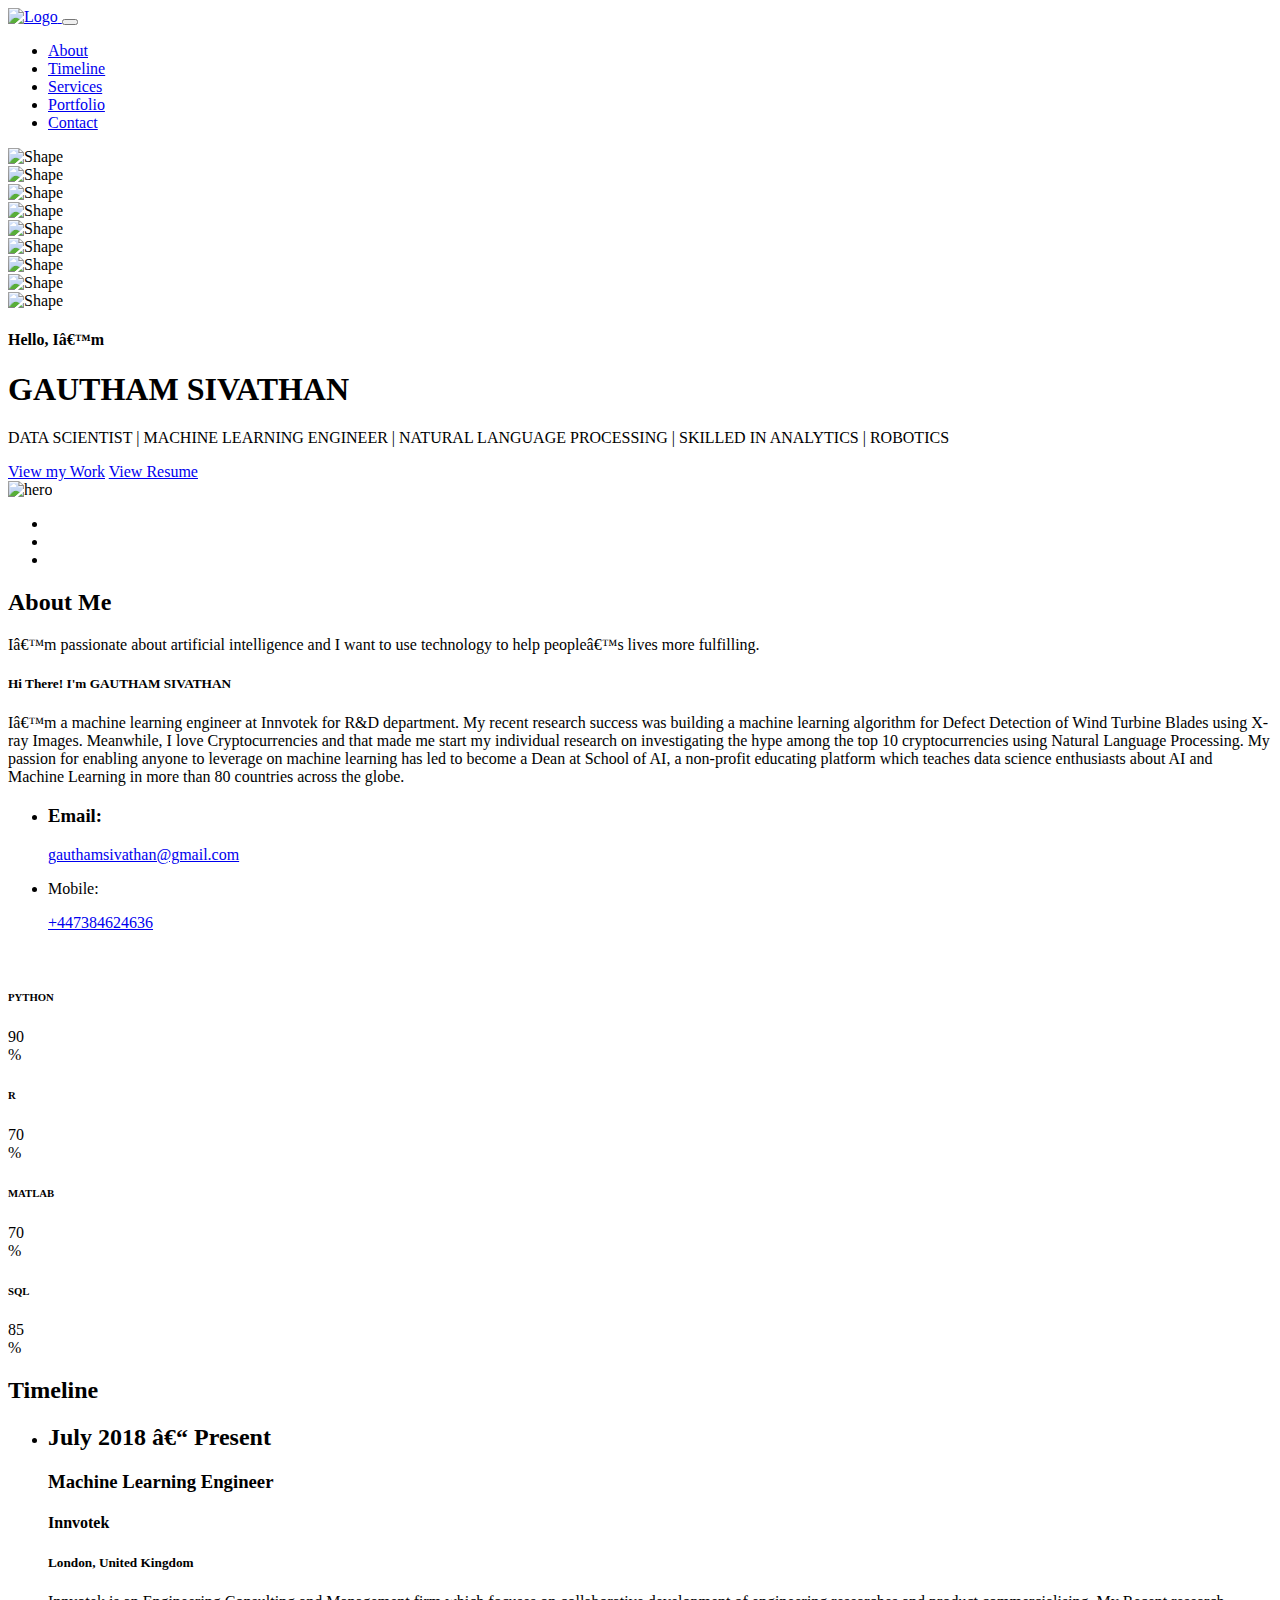
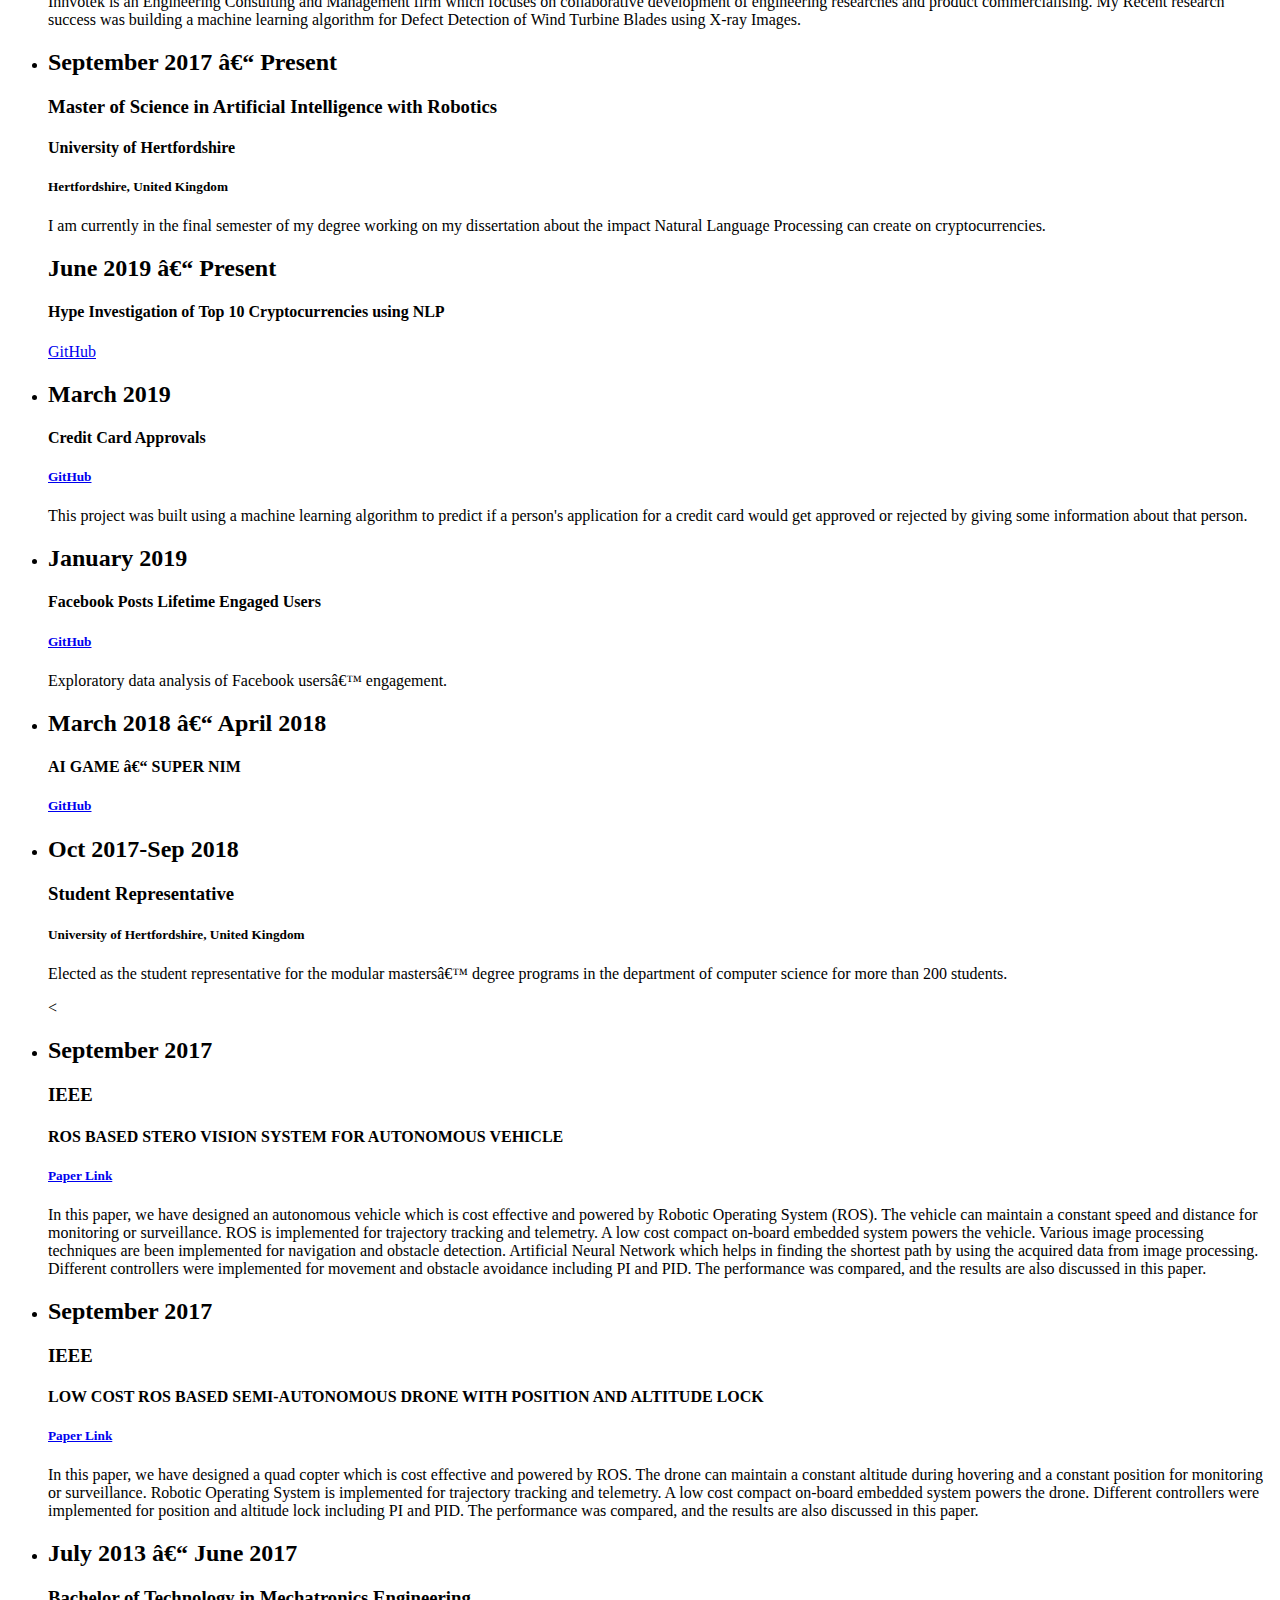
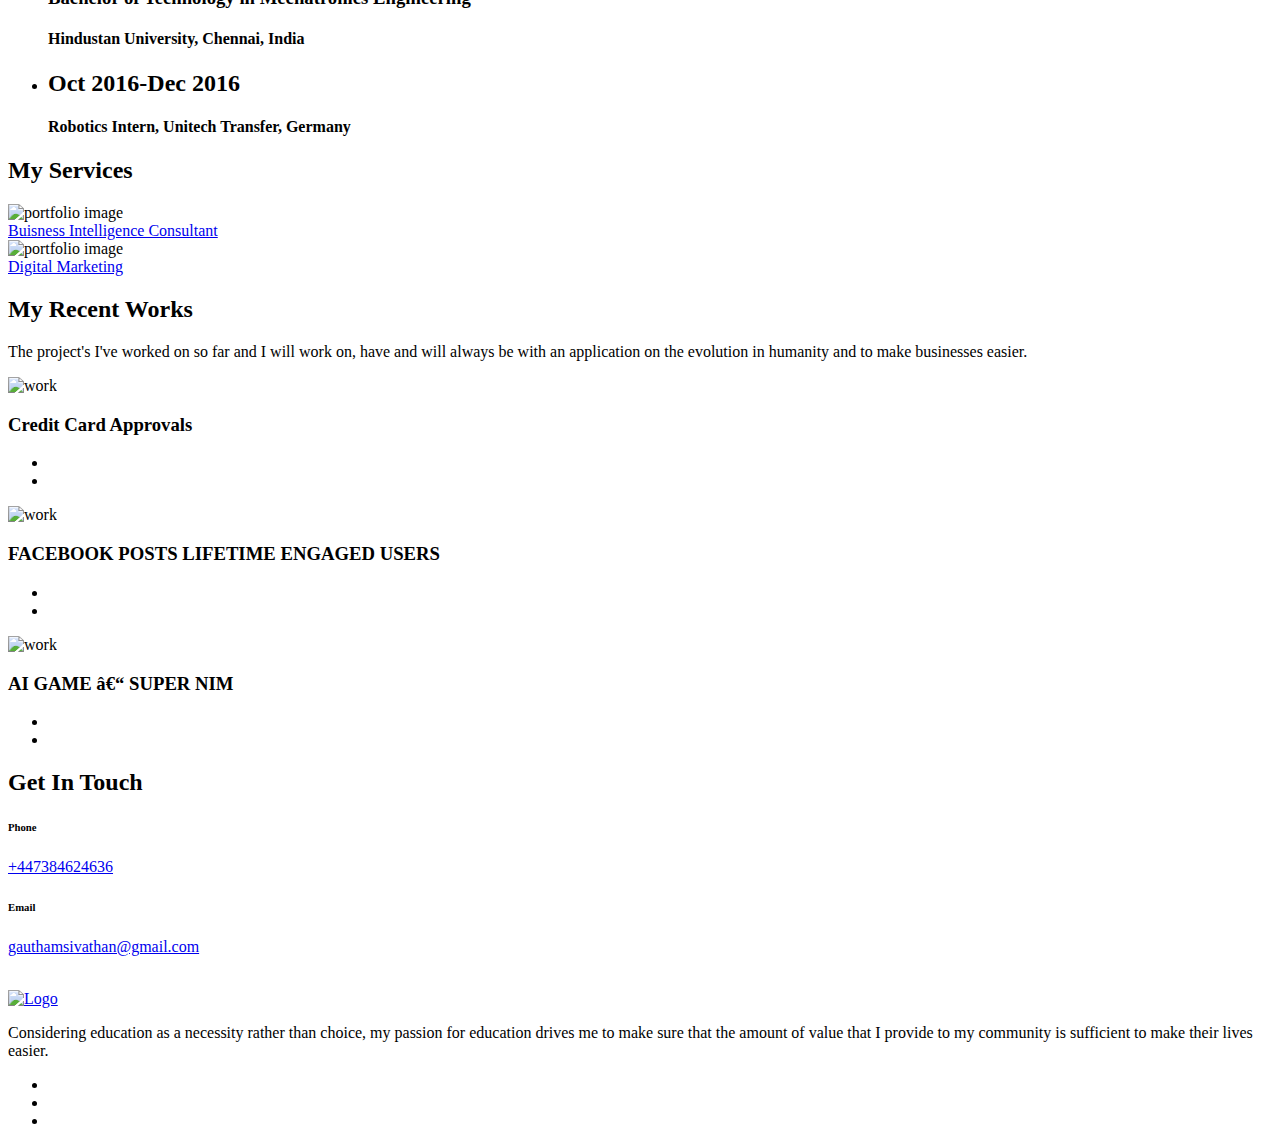
==== index.html @ 061e3f7e "Add files via upload" ====
<!DOCTYPE html>
 <!-- <html> -->

<html lang="en">

<head>

    <!--====== Required meta tags ======
    <meta charset="utf-8">
    <meta http-equiv="x-ua-compatible" content="ie=edge">
    <meta name="description" content="">
    <meta name="viewport" content="width=device-width, initial-scale=1, shrink-to-fit=no"> f     

    <!--====== Title ======-->
    <title>GAUTHAM SIVATHAN</title>

    <!--====== Favicon Icon ======-->
    <link rel="shortcut icon" type="image/icon" href="assets/images/favicon.png"/>

    <!--====== Bootstrap css ======-->
    <link rel="stylesheet" href="assets/css/bootstrap.min.css">

    <!--====== Line Icons css ======-->
    <link rel="stylesheet" href="assets/css/LineIcons.css">

    <!--====== Magnific Popup css ======-->
    <link rel="stylesheet" href="assets/css/magnific-popup.css">

    <!--====== Default css ======-->
    <link rel="stylesheet" href="assets/css/default.css">

    <!--====== Style css ======-->
    <link rel="stylesheet" href="assets/css/style.css">


</head>

<body>

    <!--====== PRELOADER PART START ======-->

    <div class="preloader">
        <div class="loader_34">
            <div class="ytp-spinner">
                <div class="ytp-spinner-container">
                    <div class="ytp-spinner-rotator">
                        <div class="ytp-spinner-left">
                            <div class="ytp-spinner-circle"></div>
                        </div>
                        <div class="ytp-spinner-right">
                            <div class="ytp-spinner-circle"></div>
                        </div>
                    </div>
                </div>
            </div>
        </div>
    </div>

    <!--====== PRELOADER ENDS START ======-->

    <!--====== HEADER PART START ======-->

    <header id="home" class="header-area">
        <div class="navigation fixed-top">
            <div class="container">
                <div class="row">
                    <div class="col-lg-12">
                        <nav class="navbar navbar-expand-lg">
                            <a class="navbar-brand" href="index.html">
                                <img src="assets/images/logo.png" alt="Logo">
                            </a> <!-- Logo -->
                            <button class="navbar-toggler" type="button" data-toggle="collapse" data-target="#navbarSupportedContent" aria-controls="navbarSupportedContent" aria-expanded="false" aria-label="Toggle navigation">
                                <span class="toggler-icon"></span>
                                <span class="toggler-icon"></span>
                                <span class="toggler-icon"></span>
                            </button>

                            <div class="collapse navbar-collapse" id="navbarSupportedContent">
                                <ul class="navbar-nav ml-auto"><!-- 
                                    <li class="nav-item active"><a class="page-scroll" href="#home">Home</a></li> -->
                                    <li class="nav-item"><a class="page-scroll" href="#about">About</a></li>
                                     <li class="nav-item"><a class="page-scroll" href="#Timeline">Timeline</a></li>
                                    <li class="nav-item"><a class="page-scroll" href="#service">Services</a></li>
                                    <li class="nav-item"><a class="page-scroll" href="#work">Portfolio</a></li>
                                   <!--  <li class="nav-item"><a class="page-scroll" href="#blog">Blog</a></li> -->
                                    <li class="nav-item"><a class="page-scroll" href="#contact">Contact</a></li>
                                </ul>
                            </div> <!-- navbar collapse -->
                        </nav> <!-- navbar -->
                    </div>
                </div> <!-- row -->
            </div> <!-- container -->
        </div> <!-- navigation -->

        <div id="parallax" class="header-content d-flex align-items-center">
            <div class="header-shape shape-one layer" data-depth="0.10">
                <img src="assets/images/banner/shape/shape-1.png" alt="Shape">
            </div> <!-- header shape -->
            <div class="header-shape shape-tow layer" data-depth="0.30">
                <img src="assets/images/banner/shape/shape-2.png" alt="Shape">
            </div> <!-- header shape -->
            <div class="header-shape shape-three layer" data-depth="0.40">
                <img src="assets/images/banner/shape/shape-3.png" alt="Shape">
            </div> <!-- header shape -->
            <div class="header-shape shape-fore layer" data-depth="0.60">
                <img src="assets/images/banner/shape/shape-2.png" alt="Shape">
            </div> <!-- header shape -->
            <div class="header-shape shape-five layer" data-depth="0.20">
                <img src="assets/images/banner/shape/shape-1.png" alt="Shape">
            </div> <!-- header shape -->
            <div class="header-shape shape-six layer" data-depth="0.15">
               <!--  <img src="assets/images/banner/shape/shape-4.png" alt="Shape">
 -->            </div> <!-- header shape -->
            <div class="header-shape shape-seven layer" data-depth="0.50">
                <img src="assets/images/banner/shape/shape-5.png" alt="Shape">
            </div> <!-- header shape -->
            <div class="header-shape shape-eight layer" data-depth="0.40">
                <img src="assets/images/banner/shape/shape-3.png" alt="Shape">
            </div> <!-- header shape -->
            <div class="header-shape shape-nine layer" data-depth="0.20">
                <img src="assets/images/banner/shape/shape-6.png" alt="Shape">
            </div> <!-- header shape -->
            <div class="header-shape shape-ten layer" data-depth="0.30">
                <img src="assets/images/banner/shape/shape-3.png" alt="Shape">
            </div> <!-- header shape -->
            <div class="container">
                <div class="row align-items-center">
                    <div class="col-xl-5 col-lg-6">
                        <div class="header-content-right">
                            <h4 class="sub-title">Hello, I’m</h4>
                            <h1 class="title">GAUTHAM SIVATHAN</h1>
                            <p>DATA SCIENTIST | MACHINE LEARNING ENGINEER | NATURAL LANGUAGE PROCESSING | SKILLED IN ANALYTICS | ROBOTICS</p>
                            <a class="main-btn" href="#work">View my Work</a>
                            <a class="main-btn" href="assets\gauthamcv.pdf"  target="download"> View Resume</a>
                        </div> <!-- header content right -->
                    </div>
                    <div class="col-lg-6 offset-xl-1">
                        <div class="header-image d-none d-lg-block">
                            <img src="assets/images/banner/gautham.jpeg" alt="hero">
                        </div> <!-- header image -->
                    </div>
                </div> <!-- row -->
            </div> <!-- container -->
            <div class="header-social">
                <div class="container">
                    <div class="row">
                        <div class="col-lg-12">
                            <div class="header-social-icon">
                                <ul>
                                    <!-- <li><a href="#"><i class="lni-facebook-filled"></i></a></li> -->
                                    <li><a href="https://twitter.com/gauthamsivathan?s=17" target="_blank"><i class="lni-twitter-original"></i></a></li>
                                    <li><a href="https://github.com/gauthamsivathan" target="_blank"><i class="lni-github-original"></i></a></li>
                                
                                    <li><a href="https://www.linkedin.com/in/gauthamsivathan/" target="_blank"><i class="lni-linkedin-original"></i></a></li>
                                </ul>
                            </div> <!-- header social -->
                        </div>
                    </div> <!-- row -->
                </div> <!-- container -->
            </div> <!-- header social -->
        </div> <!-- header content -->
    </header>

    <!--====== HEADER PART ENDS ======-->

    <!--====== ABOUT PART START ======-->

    <section id="about" class="about-area pt-125 pb-130">
        <div class="container">
            <div class="row justify-content-center">
                <div class="col-lg-8">
                    <div class="section-title text-center">
                        <h2 class="title">About Me</h2>
                        <p>I’m passionate about artificial intelligence and I want to use technology to help people’s lives more fulfilling.</p>
                    </div> <!-- section title -->
                </div>
            </div> <!-- row -->
            <div class="row">
                <div class="col-lg-6">
                    <div class="about-content mt-50">
                        <h5 class="about-title">Hi There! I'm GAUTHAM SIVATHAN</h5>
                        <p>I’m a machine learning engineer at Innvotek for R&D department. My recent research success was building a machine learning algorithm for Defect Detection of Wind Turbine Blades using X-ray Images. 
Meanwhile, I love Cryptocurrencies and that made me start my individual research on investigating the hype among the top 10 cryptocurrencies using Natural Language Processing. 
My passion for enabling anyone to leverage on machine learning has led to become a Dean at School of AI, a non-profit educating platform which teaches data science enthusiasts about AI and Machine Learning in more than 80 countries across the globe.
</p>
                        <ul class="clearfix">
                   
                            <li>
                                <div class="single-info d-flex align-items-center">
                                    <div class="info-icon">
                                  <!--   <div class="info-text"> -->
                                       <h3><p><span>Email:</span></h3>
                                    <a href="mailto:gauthamsivathan@gmail.com"><p>gauthamsivathan@gmail.com</p></h6></a>
                                    </div>
                                </div> <!-- single info -->
                            </li>
                            <li>
                                <div class="single-info d-flex align-items-center">
                                    <div class="info-icon">
                                 <!--        <i class="lni-phone-handset"></i> -->
                 
                                       <span <h4> Mobile:</h4></span>
                                    </div>
                                    <div class="info-text">
                                   <a href="tel:+447384624636"><p>+447384624636</p></a><br/>
                                </div> <!-- single info -->
                            </li>
                          <!--   <li>
                                <div class="single-info d-flex align-items-center">
                                    <div class="info-icon">
                                        <i class="lni-map-marker"></i>
                                    </div>
                                    <div class="info-text">
                                        <p><span>Location:</span> 4373, El Centro, CA</p>
                                    </div>
                                </div> <!-- single info
                            </li> --> 
                        </ul>
                    </div> <!-- about content -->
                </div>
                <div class="col-xl-5 offset-xl-1 col-lg-6">
                    <div class="about-skills pt-25">
                        <div class="skill-item mt-25">
                            <div class="skill-header">
                                <h6 class="skill-title">PYTHON</h6>
                                <div class="skill-percentage">
                                    <div class="count-box counted">
                                        <span class="counter">90</span>
                                    </div>
                                    %
                                </div>
                            </div>
                            <div class="skill-bar">
                                <div class="bar-inner">
                                    <div class="bar progress-line" data-width="90"></div>
                                </div>
                            </div>
                        </div> <!-- skill item -->
                        <div class="skill-item mt-25">
                            <div class="skill-header">
                                <h6 class="skill-title">R</h6>
                                <div class="skill-percentage">
                                    <div class="count-box counted">
                                        <span class="counter">70</span>
                                    </div>
                                    %
                                </div>
                            </div>
                            <div class="skill-bar">
                                <div class="bar-inner">
                                    <div class="bar progress-line" data-width="70"></div>
                                </div>
                            </div>
                        </div> <!-- skill item -->
                        <div class="skill-item mt-25">
                            <div class="skill-header">
                                <h6 class="skill-title">MATLAB</h6>
                                <div class="skill-percentage">
                                    <div class="count-box counted">
                                        <span class="counter">70</span>
                                    </div>
                                    %
                                </div>
                            </div>
                            <div class="skill-bar">
                                <div class="bar-inner">
                                    <div class="bar progress-line" data-width="70"></div>
                                </div>
                            </div>
                        </div> <!-- skill item -->
                        <div class="skill-item mt-25">
                            <div class="skill-header">
                                <h6 class="skill-title">SQL</h6>
                                <div class="skill-percentage">
                                    <div class="count-box counted">
                                        <span class="counter">85</span>
                                    </div>
                                    %
                                </div>
                            </div>
                            <div class="skill-bar">
                                <div class="bar-inner">
                                    <div class="bar progress-line" data-width="85"></div>
                                </div>
                            </div>
                        </div> <!-- skill item -->
                    </div> <!-- about skills -->
                </div>
            </div> <!-- row -->
        </div> <!-- container -->
    </section>

    <!--====== ABOUT PART ENDS ======-->

    <section id="Timeline" class="Timeline">
            <div class="section-heading text-center">
                <h2>Timeline</h2>
            </div>
            <div class="container">
                <div class="Timeline-content">
                        <div class="main-timeline">
                            <ul>
                                <li>
                                    <div class="single-timeline-box fix">
                                        <div class="row">
                                            <div class="col-md-5">
                                                <div class="Timeline-time text-right">
                                                    <h2>July 2018 – Present</h2>
                                                    <h3>Machine Learning Engineer</h3>
                                                </div><!--/.Timeline-time-->
                                            </div><!--/.col-->
                                            <div class="col-md-offset-1 col-md-5">
                                                <div class="timeline">
                                                    <div class="timeline-content">
                                                        <h4 class="title">
                                                            <span><i class="fa fa-circle" aria-hidden="true"></i></span>
                                                            
                                                       Innvotek 

 </h4>
                                                        <h5>London, United Kingdom</h5>
                                                        <p class="description">

                                                                 Innvotek is an Engineering Consulting and Management firm which focuses on collaborative development of engineering researches and product commercialising. 
My Recent research success was building a machine learning algorithm for Defect Detection of Wind Turbine Blades using X-ray Images. 
 
                                                        </p>
                                                    </div><!--/.timeline-content-->
                                                </div><!--/.timeline-->
                                            </div><!--/.col-->
                                        </div>
                                    </div><!--/.single-timeline-box-->
                                </li>
                                <li>
                                           <div class="single-timeline-box fix">
                                        <div class="row">
                                            <div class="col-md-5">
                                                <div class="Timeline-time text-right">
                                                    <h2>September 2017 – Present</h2>
                                                    <h3>Master of Science in Artificial Intelligence with Robotics</h3>
                                                </div><!--/.Timeline-time-->
                                            </div><!--/.col-->
                                            <div class="col-md-offset-1 col-md-5">
                                                <div class="timeline">
                                                    <div class="timeline-content">
                                                        <h4 class="title">
                                                            <span><i class="fa fa-circle" aria-hidden="true"></i></span>
                                                        University of Hertfordshire


                                                        </h4>
                                                        <h5>Hertfordshire, United Kingdom</h5>
                                                        <p class="description">
                                                            I am currently in the final semester of my degree working on my dissertation about the impact Natural Language Processing can create on cryptocurrencies.  
                                                        </p>
                                                    </div><!--/.timeline-content-->
                                                </div><!--/.timeline-->
                                            </div><!--/.col-->
                                        </div>
                                    </div><!--/.single-timeline-box-->
                                </li>

                                    <div class="single-timeline-box fix">
                                        <div class="row">
                                            <div class="col-md-5">
                                                <div class="Timeline-time text-right">
                                                    <h2>June 2019 – Present</h2>
                                                    <!-- <h3>Hype Investigation of Top 10 Cryptocurrencies using NLP</h3> -->
                                                </div><!--/.Timeline-time-->
                                            </div><!--/.col-->
                                            <div class="col-md-offset-1 col-md-5">
                                                <div class="timeline">
                                                    <div class="timeline-content">
                                                        <h4 class="title">
                                                            <span><i class="fa fa-circle" aria-hidden="true"></i></span>
                                                       Hype Investigation of Top 10 Cryptocurrencies using NLP

                                                        </h4>
                                                       <!--  <h5>Hertfordshire, United Kingdom</h5> -->
                                                        <p class="description">
                                                           <a href="https://github.com/gauthamsivathan/MSc-Project-Cryptocurrencies" target="_blank"> GitHub</a>
                                                        </p>
                                                    </div><!--/.timeline-content-->
                                                </div><!--/.timeline-->
                                            </div><!--/.col-->
                                        </div>
                                    </div><!--/.single-timeline-box-->
                                </li>

                <li>
                                    <div class="single-timeline-box fix">
                                        <div class="row">
                                            <div class="col-md-5">
                                                <div class="Timeline-time text-right">
                                                    <h2>March 2019</h2>
                                                    <h3></h3>
                                                </div><!--/.Timeline-time-->
                                            </div><!--/.col-->
                                            <div class="col-md-offset-1 col-md-5">
                                                <div class="timeline">
                                                    <div class="timeline-content">
                                                        <h4 class="title">
                                                            <span><i class="fa fa-circle" aria-hidden="true"></i></span>
                                                           Credit Card Approvals 
                                                        </h4>
                                                        <h5><a href="https://github.com/gauthamsivathan/Credit-Card-Approvals" target="_blank">GitHub</a></h5>
                                                        <p class="description">
                                                            This project was built using a machine learning algorithm to predict if a person's application for a credit card would get approved or rejected by giving some information about that person.  
                                                        </p>
                                                    </div><!--/.timeline-content-->
                                                </div><!--/.timeline-->
                                            </div><!--/.col-->
                                        </div>
                                    </div><!--/.single-timeline-box-->
                                </li>


                <li>
                                    <div class="single-timeline-box fix">
                                        <div class="row">
                                            <div class="col-md-5">
                                                <div class="Timeline-time text-right">
                                                    <h2>January 2019</h2>
                                                <!--     <h3>creative director</h3> -->
                                                </div><!--/.Timeline-time-->
                                            </div><!--/.col-->
                                            <div class="col-md-offset-1 col-md-5">
                                                <div class="timeline">
                                                    <div class="timeline-content">
                                                        <h4 class="title">
                                                            <span><i class="fa fa-circle" aria-hidden="true"></i></span>
                                                          Facebook Posts Lifetime Engaged Users
                                                        </h4>
                                                        <h5><a href="https://github.com/gauthamsivathan/FB-Post-Lifetime-Engaged-Users" target="_blank">GitHub</a></h5>
                                                        <p class="description">
                                                            Exploratory data analysis of Facebook users’ engagement.  
                                                        </p>
                                                    </div><!--/.timeline-content-->
                                                </div><!--/.timeline-->
                                            </div><!--/.col-->
                                        </div>
                                    </div><!--/.single-timeline-box-->
                                </li>


                <li>
                                    <div class="single-timeline-box fix">
                                        <div class="row">
                                            <div class="col-md-5">
                                                <div class="Timeline-time text-right">
                                                    <h2>March 2018 – April 2018</h2>
                                               <!--      <h3>creative director</h3> -->
                                                </div><!--/.Timeline-time-->
                                            </div><!--/.col-->
                                            <div class="col-md-offset-1 col-md-5">
                                                <div class="timeline">
                                                    <div class="timeline-content">
                                                        <h4 class="title">
                                                            <span><i class="fa fa-circle" aria-hidden="true"></i></span>
                                                            AI GAME – SUPER NIM
                                                        </h4>
                                                        <h5><a href="https://github.com/gauthamsivathan/Super-Nim-AI-GAME" target="_blank">GitHub</a></h5>
                                                       <!--  <p class="description">
                                                            Duis aute irure dolor in reprehenderit in vol patate velit esse cillum dolore eu fugiat nulla pari. Excepteur sint occana inna tecat cupidatat non proident. 
                                                        </p> -->
                                                    </div><!--/.timeline-content-->
                                                </div><!--/.timeline-->
                                            </div><!--/.col-->
                                        </div>
                                    </div><!--/.single-timeline-box-->
                                </li>


                <li>
                                    <div class="single-timeline-box fix">
                                        <div class="row">
                                            <div class="col-md-5">
                                                <div class="Timeline-time text-right">
                                                    <h2>Oct 2017-Sep 2018 </h2>
                                                    <h3>Student Representative</h3>
                                                </div><!--/.Timeline-time-->
                                            </div><!--/.col-->
                                            <div class="col-md-offset-1 col-md-5">
                                                <div class="timeline">
                                                    <div class="timeline-content">
                                                     <!--    <h4 class="title">
                                                            <span><i class="fa fa-circle" aria-hidden="true"></i></span>
                                                            hoplony tech limited
                                                        </h4> -->
                                                        <h5>University of Hertfordshire, United Kingdom</h5>
                                                        <p class="description">
                                                            Elected as the student representative for the modular masters’ degree programs in the department of computer science for more than 200 students. 
                                                        </p>
                                                    </div><!--/.timeline-content-->
                                                </div><!--/.timeline-->
                                            </div><!--/.col-->
                                        </div>
                                    </div><!--/.single-timeline-box-->
                                </li>
                                <!-- <li> -->
                                    <!-- <div class="single-timeline-box fix">
                                        <div class="row">
                                            <div class="col-md-offset-1 col-md-5 Timeline-time-responsive">
                                                <div class="Timeline-time">
                                                    <h2>
                                                        <span><i class="fa fa-circle" aria-hidden="true"></i></span>
                                                    September 2017
                                                    </h2>
                                                    <h3>ROS BASED STERO VISION SYSTEM FOR AUTONOMOUS VEHICLE</h3>
                                                </div> --><!--/.Timeline-time-->
                                           <!--  </div> --><!--/.col-->
                                            <<!-- div class="col-md-5">
                                                <div class="timeline">
                                                    <div class="timeline-content text-right">
                                                        <h4 class="title">
                                                          IEEE
                                                        </h4>
                                                        <h5><a href="https://ieeexplore.ieee.org/document/8392087" target="_blank">Paper Link</a></h5>
                                                        <p class="description">
                                                            In this paper, we have designed an autonomous vehicle which is cost effective and powered by Robotic Operating System (ROS). The vehicle can maintain a constant speed and distance for monitoring or surveillance. ROS is implemented for trajectory tracking and telemetry. A low cost compact on-board embedded system powers the vehicle. Various image processing techniques are been implemented for navigation and obstacle detection. Artificial Neural Network which helps in finding the shortest path by using the acquired data from image processing. Different controllers were implemented for movement and obstacle avoidance including PI and PID. The performance was compared, and the results are also discussed in this paper. 
                                                        </p>
                                                    </div> --><!--/.timeline-content-->
                                               <!--  </div> --><!--/.timeline-->
                                           <!--  </div> --><!--/.col-->
                                            <!-- <div class="col-md-offset-1 col-md-5 Timeline-time-main">
                                                <div class="Timeline-time">
                                                    <h2>
                                                        <span><i class="fa fa-circle" aria-hidden="true"></i></span>
                                                        2016 - 2018
                                                    </h2>
                                                    <h3>associate design director</h3>
                                                </div> --><!--/.Timeline-time-->
                                            <!-- </div> --><!--/.col-->
                                   <!--      </div> -->
                                    <!-- </div> --><!--/.single-timeline-box-->
                                <!-- </li> -->

                                <li>
                                    <div class="single-timeline-box fix">
                                        <div class="row">
                                            <div class="col-md-5">
                                                <div class="Timeline-time text-right">
                                                    <h2>September 2017</h2>
                                                    <h3>IEEE</h3>
                                                </div><!--/.Timeline-time-->
                                            </div><!--/.col-->
                                            <div class="col-md-offset-1 col-md-5">
                                                <div class="timeline">
                                                    <div class="timeline-content">
                                                        <h4 class="title">
                                                            <span><i class="fa fa-circle" aria-hidden="true"></i></span>
                                                            ROS BASED STERO VISION SYSTEM FOR AUTONOMOUS VEHICLE
                                                        </h4>
                                                        <h5><a href="https://ieeexplore.ieee.org/document/8392087" target="_blank">Paper Link</a></h5>
                                                        <p class="description">
                                                           In this paper, we have designed an autonomous vehicle which is cost effective and powered by Robotic Operating System (ROS). The vehicle can maintain a constant speed and distance for monitoring or surveillance. ROS is implemented for trajectory tracking and telemetry. A low cost compact on-board embedded system powers the vehicle. Various image processing techniques are been implemented for navigation and obstacle detection. Artificial Neural Network which helps in finding the shortest path by using the acquired data from image processing. Different controllers were implemented for movement and obstacle avoidance including PI and PID. The performance was compared, and the results are also discussed in this paper.  
                                                        </p>
                                                    </div><!--/.timeline-content-->
                                                </div><!--/.timeline-->
                                            </div><!--/.col-->
                                        </div>
                                    </div><!--/.single-timeline-box-->
                                </li>
 <li>
                                    <div class="single-timeline-box fix">
                                        <div class="row">
                                            <div class="col-md-5">
                                                <div class="Timeline-time text-right">
                                                    <h2>September 2017</h2>
                                                    <h3>IEEE</h3>
                                                </div><!--/.Timeline-time-->
                                            </div><!--/.col-->
                                            <div class="col-md-offset-1 col-md-5">
                                                <div class="timeline">
                                                    <div class="timeline-content">
                                                        <h4 class="title">
                                                            <span><i class="fa fa-circle" aria-hidden="true"></i></span>
                                                            LOW COST ROS BASED SEMI-AUTONOMOUS DRONE WITH POSITION AND ALTITUDE LOCK
                                                        </h4>
                                                        <h5><a href="https://ieeexplore.ieee.org/document/8392087" target="_blank">Paper Link</a></h5>
                                                        <p class="description">
                                                            In this paper, we have designed a quad copter which is cost effective and powered by ROS. The drone can maintain a constant altitude during hovering and a constant position for monitoring or surveillance. Robotic Operating System is implemented for trajectory tracking and telemetry. A low cost compact on-board embedded system powers the drone. Different controllers were implemented for position and altitude lock including PI and PID. The performance was compared, and the results are also discussed in this paper.
                                                        </p>
                                                    </div><!--/.timeline-content-->
                                                </div><!--/.timeline-->
                                            </div><!--/.col-->
                                        </div>
                                    </div><!--/.single-timeline-box-->
                                </li>
                              
                                <li>
                                    <div class="single-timeline-box fix">
                                        <div class="row">
                                            <div class="col-md-5">
                                                <div class="Timeline-time text-right">
                                                    <h2>July 2013 – June 2017</h2>
                                                    <h3>Bachelor of Technology in Mechatronics Engineering</h3>
                                                </div><!--/.Timeline-time-->
                                            </div><!--/.col-->
                                            <div class="col-md-offset-1 col-md-5">
                                                <div class="timeline">
                                                    <div class="timeline-content">
                                                        <h4 class="title">
                                                            <span><i class="fa fa-circle" aria-hidden="true"></i></span>
                                                         Hindustan University, Chennai, India
                                                        </h4>
                                                        <!-- <h5>newyork, USA</h5> -->
                                                        <!-- <p class="description">
                                                            Duis aute irure dolor in reprehenderit in vol patate velit esse cillum dolore eu fugiat nulla pari. Excepteur sint occana inna tecat cupidatat non proident. 
                                                        </p> -->
                                                    </div><!--/.timeline-content-->
                                                </div><!--/.timeline-->
                                            </div><!--/.col-->
                                        </div>
                                    </div><!--/.single-timeline-box-->
                                </li>
  <li>
                                    <div class="single-timeline-box fix">
                                        <div class="row">
                                            <div class="col-md-5">
                                                <div class="Timeline-time text-right">
                                                    <h2>Oct 2016-Dec 2016 </h2>
                                                    <!-- <h3>frontend developer</h3> -->
                                                </div><!--/.Timeline-time-->
                                            </div><!--/.col-->
                                            <div class="col-md-offset-1 col-md-5">
                                                <div class="timeline">
                                                    <div class="timeline-content">
                                                        <h4 class="title">
                                                            <span><i class="fa fa-circle" aria-hidden="true"></i></span>
                                                            Robotics Intern, Unitech Transfer, Germany 
                                                        </h4>
                                                        <!-- <h5>newyork, USA</h5> -->
                                                        <!-- <p class="description">
                                                            Duis aute irure dolor in reprehenderit in vol patate velit esse cillum dolore eu fugiat nulla pari. Excepteur sint occana inna tecat cupidatat non proident. 
                                                        </p> -->
                                                    </div><!--/.timeline-content-->
                                                </div><!--/.timeline-->
                                            </div><!--/.col-->
                                        </div>
                                    </div><!--/.single-timeline-box-->
                                </li>

                            </ul>
                        </div><!--.main-timeline-->
                    </div><!--.Timeline-content-->
            </div>

    <!--====== SERVICES PART START ======-->

    <section id="service" class="services-area gray-bg pt-125 pb-130">
    <!--     <div class="container">
            <div class="row justify-content-center">
                <div class="col-lg-8">
                    <div class="section-title text-center pb-30">
                        <h2 class="title">My Services</h2> -->
                        <!-- <p>Nunc id dui at sapien faucibus fermentum ut vel diam. Nullam tempus, nunc id efficitur sagittis, urna est ultricies eros, ac porta sem turpis quis leo.</p> -->
                    </div> <!-- section title -->
                </div>
            </div> <!-- row -->
            <!-- <div class="row justify-content-center">
                <div class="col-lg-4 col-md-6 col-sm-8">
                    <div class="single-service text-center mt-30">
                        <div class="service-icon">
                            <i class="lni-code-alt"></i>
                        </div>
                        <div class="service-content">
                            <h4 class="service-title"><a href="hi.html"><img src="assets/data.png" >BUSINESS INTELLIGENCE CONSULTING</a></h4> -->
                            
                            <!-- <p>Curabitur vitae magna felis. Nulla ac libero ornare, vestibulum lacus quis blandit enimdicta sunt.</p> -->
                        </div>
                    </div> <!-- single service -->
                </div>
                <!-- <div class="col-lg-4 col-md-6 col-sm-8">
                    <div class="single-service text-center mt-30"> -->
                        <!-- <div class="service-icon">
                            <i class="lni-color-pallet"></i>
                        </div> -->
                        <!-- <div class="service-content">
                            <h4 class="service-title"><a href="digital.html"><img src="assets/digitalmarketing.jpg">Digital Marketing</a></h4>
                            <p>Curabitur vitae magna felis. Nulla ac libero ornare, vestibulum lacus quis blandit enimdicta sunt.</p>
                            <p> </p>
                            <p></p>
                        </div> -->
                    </div> <!-- single service -->
                </div>
               <!--  <div class="col-lg-4 col-md-6 col-sm-8">
                    <div class="single-service text-center mt-30">
                        <div class="service-icon">
                            <i class="lni-mobile"></i>
                        </div>
                        <div class="service-content">
                            <h4 class="service-title"><a href="#">App Design</a></h4>
                            <p>Curabitur vitae magna felis. Nulla ac libero ornare, vestibulum lacus quis blandit enimdicta sunt.</p>
                        </div>
                    </div> single service
                </div>

                    </div> single service -->
                </div>
            </div> <!-- row -->
        </div> <!-- container --> 

    <!--====== SERVICES PART ENDS ======-->
<section id="service" class="services-area gray-bg pt-125 pb-130">
                <div class="section-heading text-center">
                    <h2>My Services</h2>
                </div>
                <div class="container">
                    <div class="portfolio-content">
                        <div class="isotope">
                            <div class="row">

                                <div class="col-sm-4">
                                    <div class="item">
                                        <img src="assets/ds.png" alt="portfolio image"/>
                                        <div class="isotope-overlay">
                                            <a href="hi.html">
                                            Buisness Intelligence Consultant
                                            </a>
                                        </div><!-- /.isotope-overlay -->
                                    </div><!-- /.item -->
                                  <!-- /.item -->
                                </div><!-- /.col -->

                                <div class="col-sm-4">
                                    <div class="item">
                                        <img src="assets/dig.jpg" alt="portfolio image"/>
                                        <div class="isotope-overlay">
                                            <a href="digital.html">
                                              Digital Marketing
                                            </a>
                                        </div><!-- /.isotope-overlay -->
                                    </div><!-- /.item -->
                                </div><!-- /.col -->

                        <!-- /.isotope-overlay -->
                                    </div><!-- /.item -->
                                </div><!-- /.col -->
                            </div><!-- /.row -->
                        </div><!--/.isotope-->
                    </div><!--/.gallery-content-->
                </div><!--/.container-->
            </div><!--/.portfolio-details-->

        </section><!--/.portfolio-->
        <!--portfolio end -->



    <!--====== CALL TO ACTION PART START ======-->

    <!-- <section id="call-to-action" class="call-to-action pt-125 pb-130 bg_cover" style="background-image: url(assets/images/call-to-action.jpg)">
        <div class="container">
            <div class="row justify-content-center">
                <div class="col-xl-8 col-lg-9">
                    <div class="call-action-content text-center">
                        <h2 class="action-title">Have any project on mind?</h2>
                        <p>Lorem ipsum dolor sit amet, consectetur adipisicing elit, sed do eiusmod tempor incididunt ut labore et dolore magna aliqua nostrud.</p>
                        <ul>
                            <li><a class="main-btn custom" href="#">download cv</a></li>
                            <li><a class="main-btn custom-2" href="#">hire me</a></li>
                        </ul>
                    </div>  call action content
                </div>
            </div> row -->
        </div>  <!-- container -->
    </section>

    <!--====== CALL TO ACTION PART ENDS ======-->

    <!--====== WORK PART START ======-->

    <section id="work" class="work-area pt-125 pb-130">
        <div class="container">
            <div class="row">
                <div class="col-lg-8">
                    <div class="section-title pb-25">
                        <h2 class="title">My Recent Works</h2>
                        <p>The project's I've worked on so far and I will work on, have and will always be with an application on the evolution in humanity and to make businesses easier.</p>
                    </div> <!-- section title -->
                </div>
            </div> <!-- row -->
            <div class="row">
                <div class="col-lg-4 col-md-6 col-sm-6">
                    <div class="single-work text-center mt-30">
                        <div class="work-image">
                            <img src="assets/card.png" alt="work">
                        </div>
                        <div class="work-overlay">
                            <div class="work-content">
                                <h3 class="work-title">Credit Card Approvals</h3>
                                <ul>
                                    <li><!-- <a class="image-popup" --><a href="card.html"><i class="lni-plus"></i></a></li>
                                    <li><a href="https://github.com/gauthamsivathan/Credit-Card-Approvals/blob/master/Credit%20Card%20Approvals.ipynb" target="_blank"><i class="lni-link"></i></a></li>
                                </ul>
                            </div>
                        </div>
                    </div> <!-- single work -->
                </div>
                <div class="col-lg-4 col-md-6 col-sm-6">
                    <div class="single-work text-center mt-30">
                        <div class="work-image">
                            <img src="assets/da.png" alt="work">
                        </div>
                        <div class="work-overlay">
                            <div class="work-content">
                                <h3 class="work-title">FACEBOOK POSTS LIFETIME ENGAGED USERS</h3>
                                <ul>
                                    <li><!-- <a class="image-popup" --> <a href="fb.html"><i class="lni-plus"></i></a></li>
                                    <li><a href="https://github.com/gauthamsivathan/FB-Post-Lifetime-Engaged-Users/blob/master/FB%20Data%20Analysis%20and%20Prediction.ipynb" target="_blank" ><i class="lni-link"></i></a></li>
                                </ul>
                            </div>
                        </div>
                    </div> <!-- single work -->
                </div>
                <div class="col-lg-4 col-md-6 col-sm-6">
                    <div class="single-work text-center mt-30">
                        <div class="work-image">
                            <img src="assets/game.png" alt="work">
                        </div>
                        <div class="work-overlay">
                            <div class="work-content">
                                <h3 class="work-title">AI GAME – SUPER NIM</h3>
                                <ul>
                                    <li><!-- <a class="image-popup" --> <a href="game.html"><i class="lni-plus"></i></a></li>
                                    <li><a href="https://github.com/gauthamsivathan/Super-Nim-AI-GAME"target="_blank"><i class="lni-link"></i></a></li>
                                </ul>
                            </div>
                        </div>
                    </div> <!-- single work -->
                </div>
                <!-- <div class="col-lg-4 col-md-6 col-sm-6">
                    <div class="single-work text-center mt-30">
                        <div class="work-image">
                            <img src="assets/images/work/w-4.jpg" alt="work">
                        </div>
                        <div class="work-overlay">
                            <div class="work-content">
                                <h3 class="work-title">Product Design</h3>
                                <ul>
                                    <li><a class="image-popup" href="assets/images/work/w-4.jpg"><i class="lni-plus"></i></a></li>
                                    <li><a href="#"><i class="lni-link"></i></a></li>
                                </ul>
                            </div>
                        </div>
                    </div> <!-- single work -->
                </div> 
                <!-- <div class="col-lg-4 col-md-6 col-sm-6">
                    <div class="single-work text-center mt-30">
                        <div class="work-image">
                            <img src="assets/images/work/w-5.jpg" alt="work">
                        </div>
                        <div class="work-overlay">
                            <div class="work-content">
                                <h3 class="work-title">Product Design</h3>
                                <ul>
                                    <li><a class="image-popup" href="assets/images/work/w-5.jpg"><i class="lni-plus"></i></a></li>
                                    <li><a href="#"><i class="lni-link"></i></a></li>
                                </ul>
                            </div>
                        </div>
                    </div> <!-- single work -->
                </div> 
                <!-- <div class="col-lg-4 col-md-6 col-sm-6">
                    <div class="single-work text-center mt-30">
                        <div class="work-image">
                            <img src="assets/images/work/w-6.jpg" alt="work">
                        </div>
                        <div class="work-overlay">
                            <div class="work-content">
                                <h3 class="work-title">Product Design</h3>
                                <ul>
                                    <li><a class="image-popup" href="assets/images/work/w-6.jpg"><i class="lni-plus"></i></a></li>
                                    <li><a href="#"><i class="lni-link"></i></a></li>
                                </ul>
                            </div>
                        </div>
                    </div> <!-- single work -->
                </div> 
            </div> <!-- row -->
            <!-- <div class="row">
                <div class="col-lg-12">
                    <div class="work-more text-center mt-50">
                        <a class="main-btn" href="#">more works</a>
                    </div>  work more -->
                </div> 
            </div> <!-- row -->
        </div> <!-- container -->
    </section>

    <!--====== WORK PART ENDS ======-->

    <!--====== PRICING PART START ======-->

  <!--   <section id="pricing" class="pricing-area gray-bg pt-125 pb-130"> -->
        <!-- <!-- <!-- <!-- <!-- <div class="container">
            <div class="row justify-content-center">
                <div class="col-lg-8">
                    <div class="section-title text-center pb-25">
                       <!--  <h2 class="title">My Pricing Plans</h2>
                        <p>Nunc id dui at sapien faucibus fermentum ut vel diam. Nullam tempus, nunc id efficitur sagittis, urna est ultricies eros, ac porta sem turpis quis leo.</p>
                    </div> <!-- section title -->
                </div>
            </div> <!-- row -->
            <!-- <div class="row justify-content-center">
                <div class="col-lg-4 col-md-8 col-sm-9">
                    <div class="single-pricing text-center mt-30">
                        <div class="pricing-package">
                            <h4 class="package-title">Basic</h4>
                        </div>
                        <div class="pricing-body">
                            <div class="pricing-text">
                                <p>Simple project management for teams and small businesses.</p>
                                <span class="price">$19.00</span>
                            </div> -->
                   <!--          <div class="pricing-list">
                                <ul>
                                    <li>Unlimited Tasks</li>
                                    <li>Unlimited Public</li>
                                    <li>Private Projects</li>
                                    <li>Unlimited Teams</li>
                                    <li>All Integrations</li>
                                    <li>Public API</li>
                                </ul>
                            </div>
                            <div class="pricing-btn">
                                <a class="main-btn" href="#contact">get quote</a>
                            </div>
                        </div> -->
                    </div> <!-- single pricing -->
                </div>
                <!-- <div class="col-lg-4 col-md-8 col-sm-9">
                    <div class="single-pricing active text-center mt-30">
                        <div class="pricing-package">
                            <h4 class="package-title">Standard</h4>
                        </div>
                        <div class="pricing-body">
                            <div class="pricing-text">
                                <p>Simple project management for teams and small businesses.</p>
                                <span class="price">$39.00</span>
                            </div>
                            <div class="pricing-list">
                                <ul>
                                    <li>Unlimited Tasks</li>
                                    <li>Unlimited Public</li>
                                    <li>Private Projects</li>
                                    <li>Unlimited Teams</li>
                                    <li>All Integrations</li>
                                    <li>Public API</li>
                                </ul>
                            </div>
                            <div class="pricing-btn">
                                <a class="main-btn" href="#contact">get quote</a>
                            </div>
                        </div>
                    </div> <!-- single pricing -->
                </div> 
               <!--  <div class="col-lg-4 col-md-8 col-sm-9">
                    <div class="single-pricing text-center mt-30">
                        <div class="pricing-package">
                            <h4 class="package-title">Premium</h4>
                        </div>
                        <div class="pricing-body">
                            <div class="pricing-text">
                                <p>Simple project management for teams and small businesses.</p>
                                <span class="price">$29.00</span>
                            </div>
                            <div class="pricing-list">
                                <ul>
                                    <li>Unlimited Tasks</li>
                                    <li>Unlimited Public</li>
                                    <li>Private Projects</li>
                                    <li>Unlimited Teams</li>
                                    <li>All Integrations</li>
                                    <li>Public API</li>
                                </ul>
                            </div>
                            <div class="pricing-btn">
                                <a class="main-btn" href="#contact">get quote</a>
                            </div>  -->
                        </div>
                    </div> <!-- single pricing -->
                </div>
            </div> <!-- row -->
        </div> <!-- container -->
    </section>

    <!--====== PRICING PART ENDS ======-->

    <!--====== BLOG PART START ======-->

    <!-- <section id="blog" class="blog-area pt-125 pb-130">
        <div class="container">
            <div class="row justify-content-center">
                <div class="col-lg-8">
                    <div class="section-title text-center pb-25">
                        <h2 class="title">From The Blog</h2>
                        <p>Nunc id dui at sapien faucibus fermentum ut vel diam. Nullam tempus, nunc id efficitur sagittis, urna est ultricies eros, ac porta sem turpis quis leo.</p> -->
                    </div> <!-- section title -->
                </div>
            </div> <!-- row -->
            <!-- <div class="row justify-content-center">
                <div class="col-lg-4 col-md-8 col-sm-9">
                    <div class="single-blog mt-30">
                        <div class="blog-image">
                            <img src="assets/images/blog/b-1.jpg" alt="Blog">
                        </div>
                        <div class="blog-content">
                            <h4 class="blog-title"><a href="#">Hired Releases 2023 Brand Health.</a></h4>
                            <span>July 26, 2022</span>
                        </div> -->
                    </div> <!-- single blog -->
                </div>
                <!-- <div class="col-lg-4 col-md-8 col-sm-9">
                    <div class="single-blog mt-30">
                        <div class="blog-image">
                            <img src="assets/images/blog/b-2.jpg" alt="Blog">
                        </div>
                        <div class="blog-content">
                            <h4 class="blog-title"><a href="#">Hired Releases 2023 Brand Health.</a></h4>
                            <span>July 26, 2022</span>
                        </div> -->
                    </div> <!-- single blog -->
                </div>
                <!-- <div class="col-lg-4 col-md-8 col-sm-9">
                    <div class="single-blog mt-30">
                        <div class="blog-image">
                            <img src="assets/images/blog/b-3.jpg" alt="Blog">
                        </div>
                        <div class="blog-content">
                            <h4 class="blog-title"><a href="#">Hired Releases 2023 Brand Health.</a></h4>
                            <span>July 26, 2022</span>
                        </div> -->
                    </div> <!-- single blog -->
                </div>
            </div> <!-- row -->
           <!--  <div class="row">
                <div class="col-lg-12">
                    <div class="blog-more text-center mt-50">
                        <a class="main-btn" href="#">More posts</a>
                    </div> --> <!-- blog more -->
                </div>
            </div> <!-- row -->
        </div> <!-- container -->
    <!-- </section> -->

    <!--====== BLOG PART ENDS ======-->

    <!--====== CONTACT PART START ======-->

    <section id="contact" class="contact-area pt-125 pb-130 gray-bg">
        <div class="container">
                                <div class="section-title text-center pb-25">
                        <h2 class="title">Get In Touch</h2>
                        <!-- <p>Nunc id dui at sapien faucibus fermentum ut vel diam. Nullam tempus, nunc id efficitur sagittis, urna est ultricies eros, ac porta sem turpis quis leo.</p> -->
                    </div>
            <div class="row justify-content-center">
    
                <div class="col-lg-4 col-md-6 col-sm-7">
                    <div class="contact-box text-center mt-30">
                        <div class="contact-icon">
                       <!--      <img src="assets/images/phones.jpg" > -->
                            <i class="lni-phone"></i>
                        </div>
                        <div class="contact-content">
                            <h6 class="contact-title">Phone</h6>
                            <a href="tel:+447384624636"><p>+447384624636</p></a>
                            <!-- <p>+547 5554 6663</p> -->
                        </div>
                    </div> <!-- contact box -->
                </div>
              <p>   </p>  
              <p>    </p>

                <div class="col-lg-4 col-md-6 col-sm-7">
                    <div class="contact-box text-center mt-30">
                        <div class="contact-icon">
                            <i class="lni-envelope"></i>
                        </div>
                        <div class="contact-content">
                            <h6 class="contact-title">Email</h6>
                           <a href="mailto:gauthamsivathan@gmail.com"><p>gauthamsivathan@gmail.com</p></h3></a><br/>
                            <!-- <p>info@helpline.com</p> -->
                        </div>
                    </div> <!-- contact box -->
                </div>
            </div> <!-- row -->
                
            <!-- <div class="row">
                <div class="col-lg-6">
                    <div class="contact-form pt-30">
                        <form id="contact-form" action="assets/contact.php">
                            <div class="single-form">
                                <input type="text" name="name" placeholder="Name">
                            </div>  single form -->
                           <!--  <div class="single-form">
                                <input type="email" name="email" placeholder="Email">
                            </div>  --><!-- single form -->
                            <!-- <div class="single-form">
                                <textarea name="message" placeholder="Message"></textarea>
                            </div> --> <!-- single form -->
                            <!-- <p class="form-message"></p>
                            <div class="single-form">
                                <button class="main-btn" href="#" type="submit">Send Message</button>
                            </div> -->  <!-- single form -->
                        </form>
                    </div> <!-- contact form -->
                </div>
              <!--   <div class="col-lg-6">
                    <div class="contact-map mt-60">
                        <div class="gmap_canvas">                            
                            <iframe id="gmap_canvas" src="https://maps.google.com/maps?q=Mission%20District%2C%20San%20Francisco%2C%20CA%2C%20USA&t=&z=13&ie=UTF8&iwloc=&output=embed" frameborder="0" scrolling="no" marginheight="0" marginwidth="0"></iframe>
                        </div> -->
                    </div> <!-- contact map -->
                </div>
            </div> <!-- row -->
        </div> <!-- container -->
    </section>

    <!--====== CONTACT PART ENDS ======-->

    <!--====== FOOTER PART START ======-->

    <footer id="footer" class="footer-area">
        <div class="footer-widget pt-130 pb-130">
            <div class="container">
                <div class="row justify-content-center">
                    <div class="col-lg-8">
                        <div class="footer-content text-center">
                            <a href="index.html">
                                <img src="assets/images/log1.png" alt="Logo">
                            </a>
                            <p class="mt-">Considering education as a necessity rather than choice, my passion for education drives me to make sure that the amount of value that I provide to my community is sufficient to make their lives easier.</p>
                            <ul>
                               
                                <li><a href="https://twitter.com/gauthamsivathan?s=17" target="_blank"><i class="lni-twitter-original"></i></a></li>
                                    <li><a href="https://github.com/gauthamsivathan"  target="_blank"><i class="lni-github-original"></i></a></li>
                                
                                    <li><a href="https://www.linkedin.com/in/gauthamsivathan/" target="_blank"> <i class="lni-linkedin-original"></i></a></li>
                                </ul>
                        </div> <!-- footer content -->
                    </div>
                </div> <!-- row -->
            </div> <!-- container -->
       <!--  </div> --> <!-- footer widget -->
        <!-- div class="footer-copyright pb-20">
            <div class="container">
                <div class="row">
                    <div class="col-lg-12">
                        <div class="copyright-text text-center pt-20">
                           !--  <p>Copyright © 2022. Template Crafted by <a href="https://uideck.com" rel="nofollow">UIdeck</a></p> -->
                     <!--    </div>  copyright text
                    </div> -->
              <!--   </div> --> <!-- row -->
        <!--     </div> container -->
       <!--  </div> --> <!-- footer widget -->
    </footer>

    <!--====== FOOTER PART ENDS ======-->

    <!--====== BACK TOP TOP PART START ======-->

    <a href="#" class="back-to-top"><i class="lni-chevron-up"></i></a>

    <!--====== BACK TOP TOP PART ENDS ======-->







    <!--====== jquery js ======-->
    <script src="assets/js/vendor/modernizr-3.6.0.min.js"></script>
    <script src="assets/js/vendor/jquery-1.12.4.min.js"></script>

    <!--====== Bootstrap js ======-->
    <script src="assets/js/bootstrap.min.js"></script>
    <script src="assets/js/popper.min.js"></script>

    <!--====== Magnific Popup js ======-->
    <script src="assets/js/jquery.magnific-popup.min.js"></script>

    <!--====== Parallax js ======-->
    <script src="assets/js/parallax.min.js"></script>

    <!--====== Counter Up js ======-->
    <script src="assets/js/waypoints.min.js"></script>
    <script src="assets/js/jquery.counterup.min.js"></script>


    <!--====== Appear js ======-->
    <script src="assets/js/jquery.appear.min.js"></script>

    <!--====== Scrolling js ======-->
    <script src="assets/js/scrolling-nav.js"></script>
    <script src="assets/js/jquery.easing.min.js"></script>


    <!--====== Main js ======-->
    <script src="assets/js/main.js"></script>

</body>

</html>
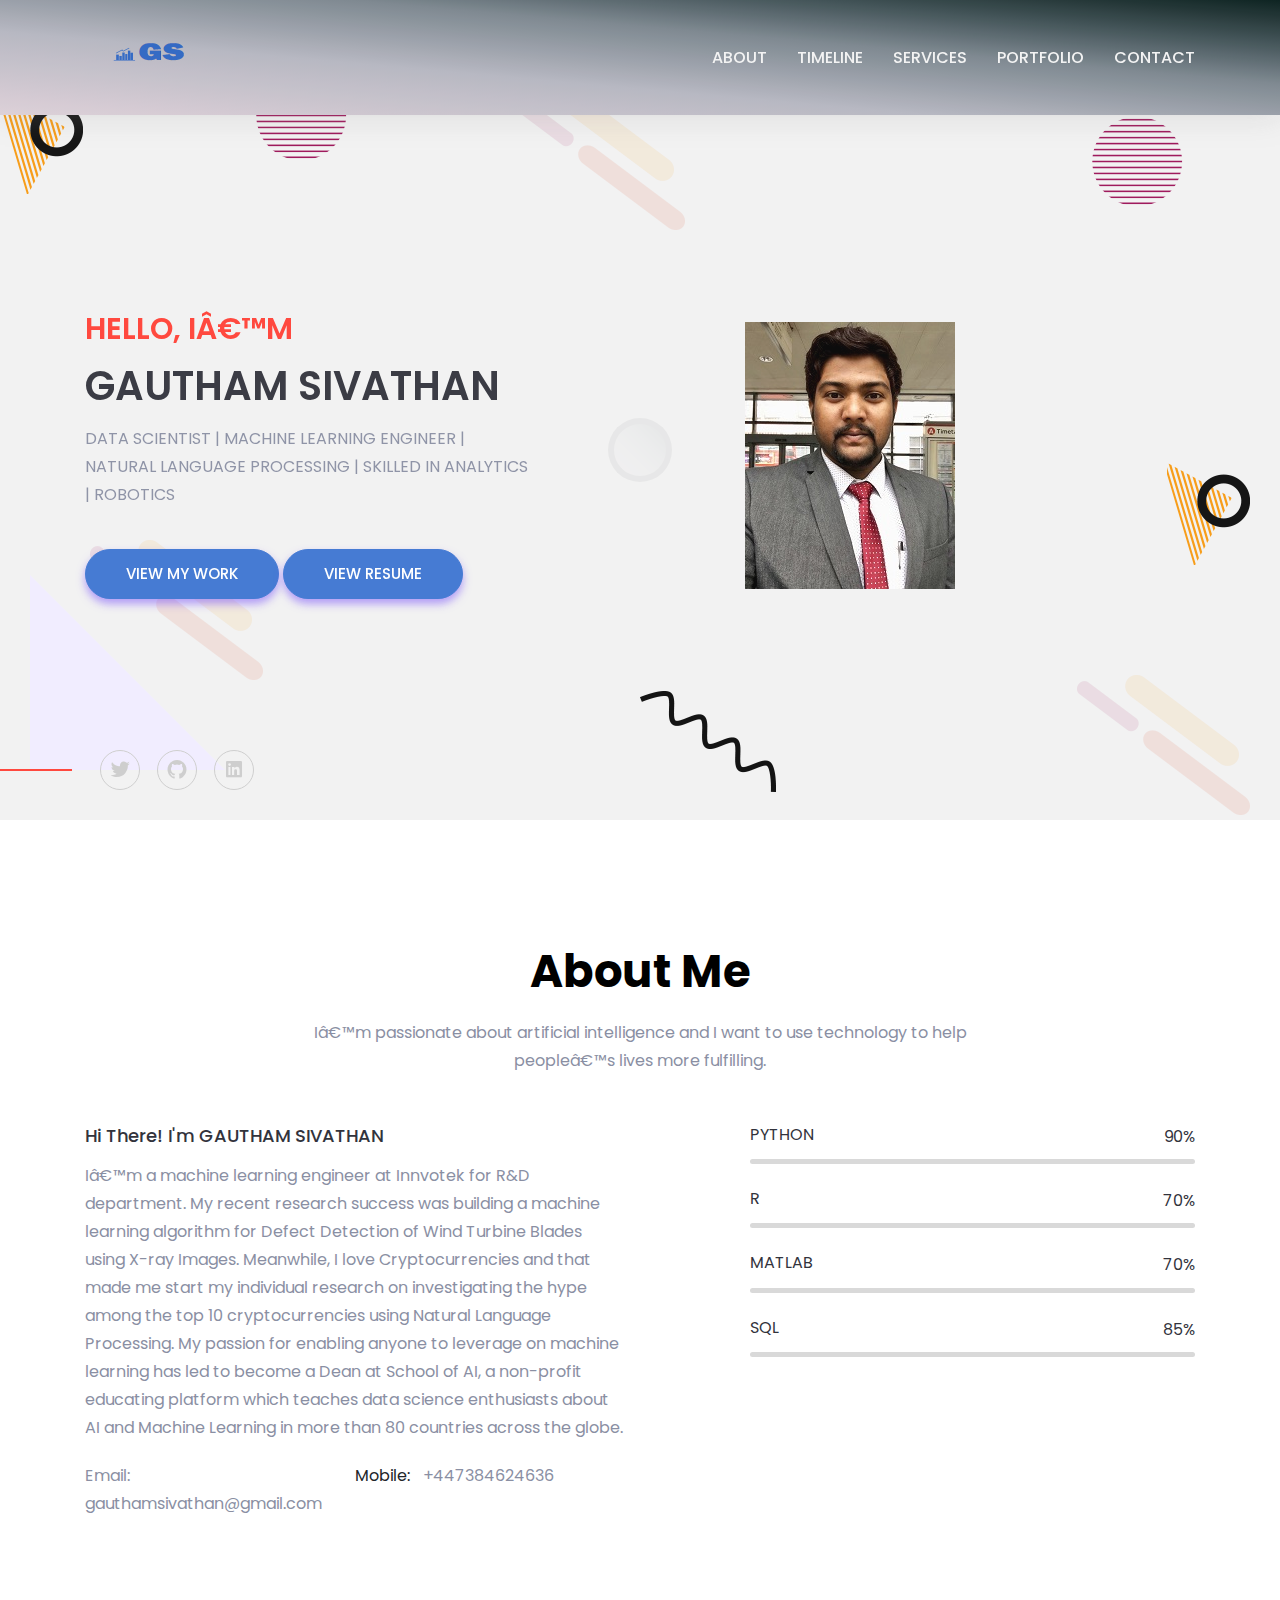
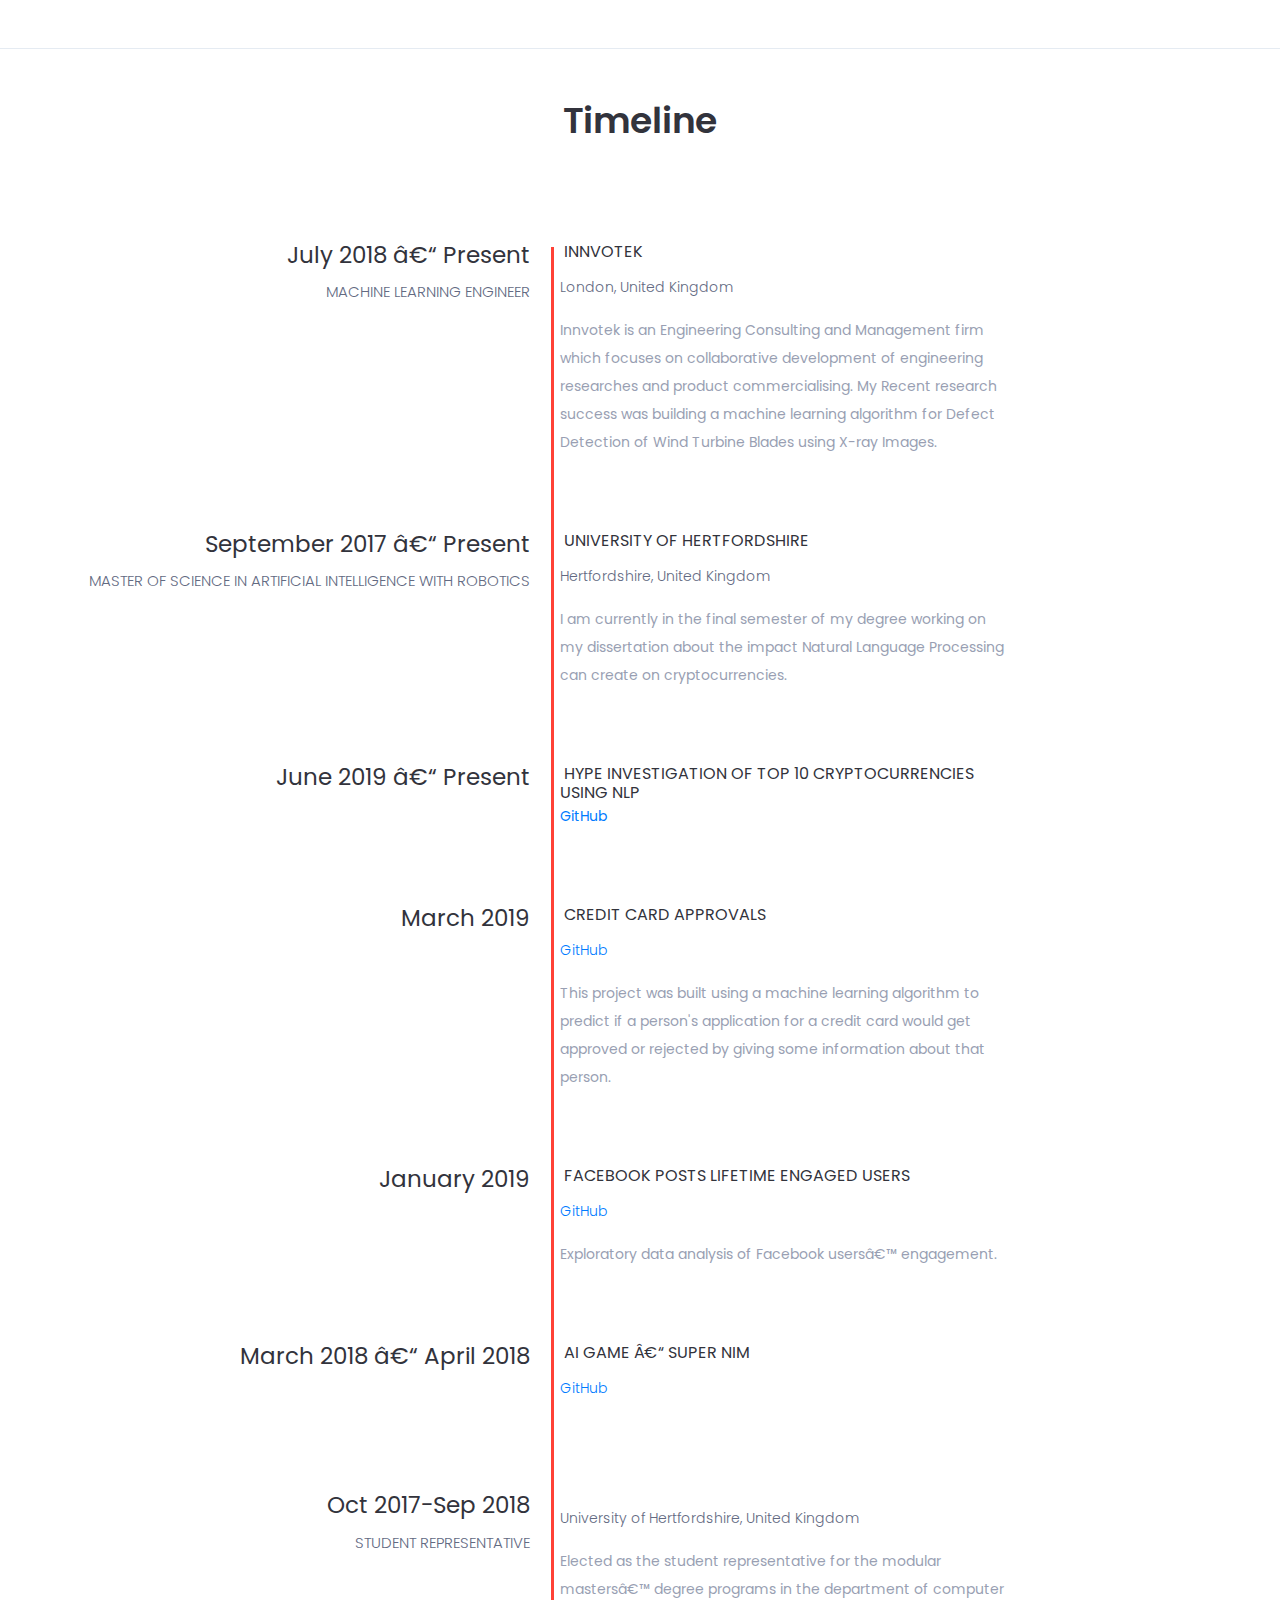
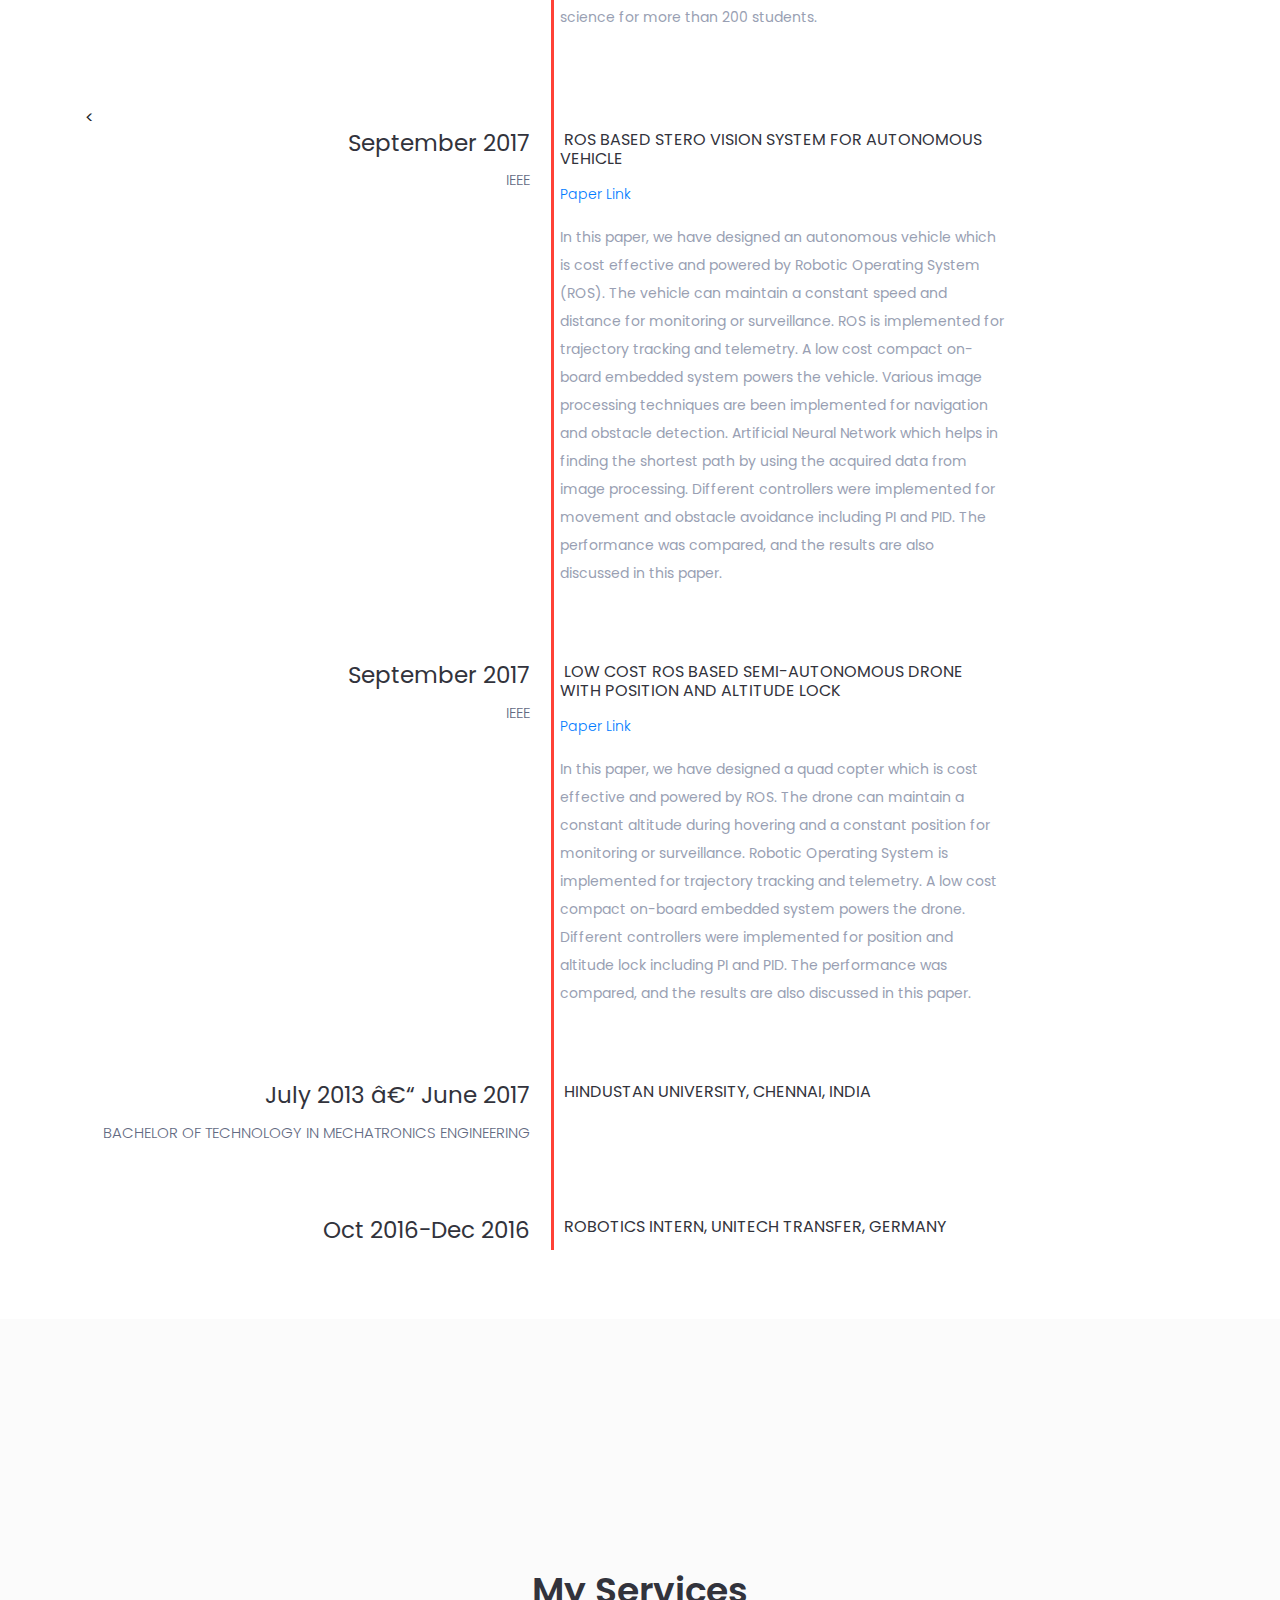
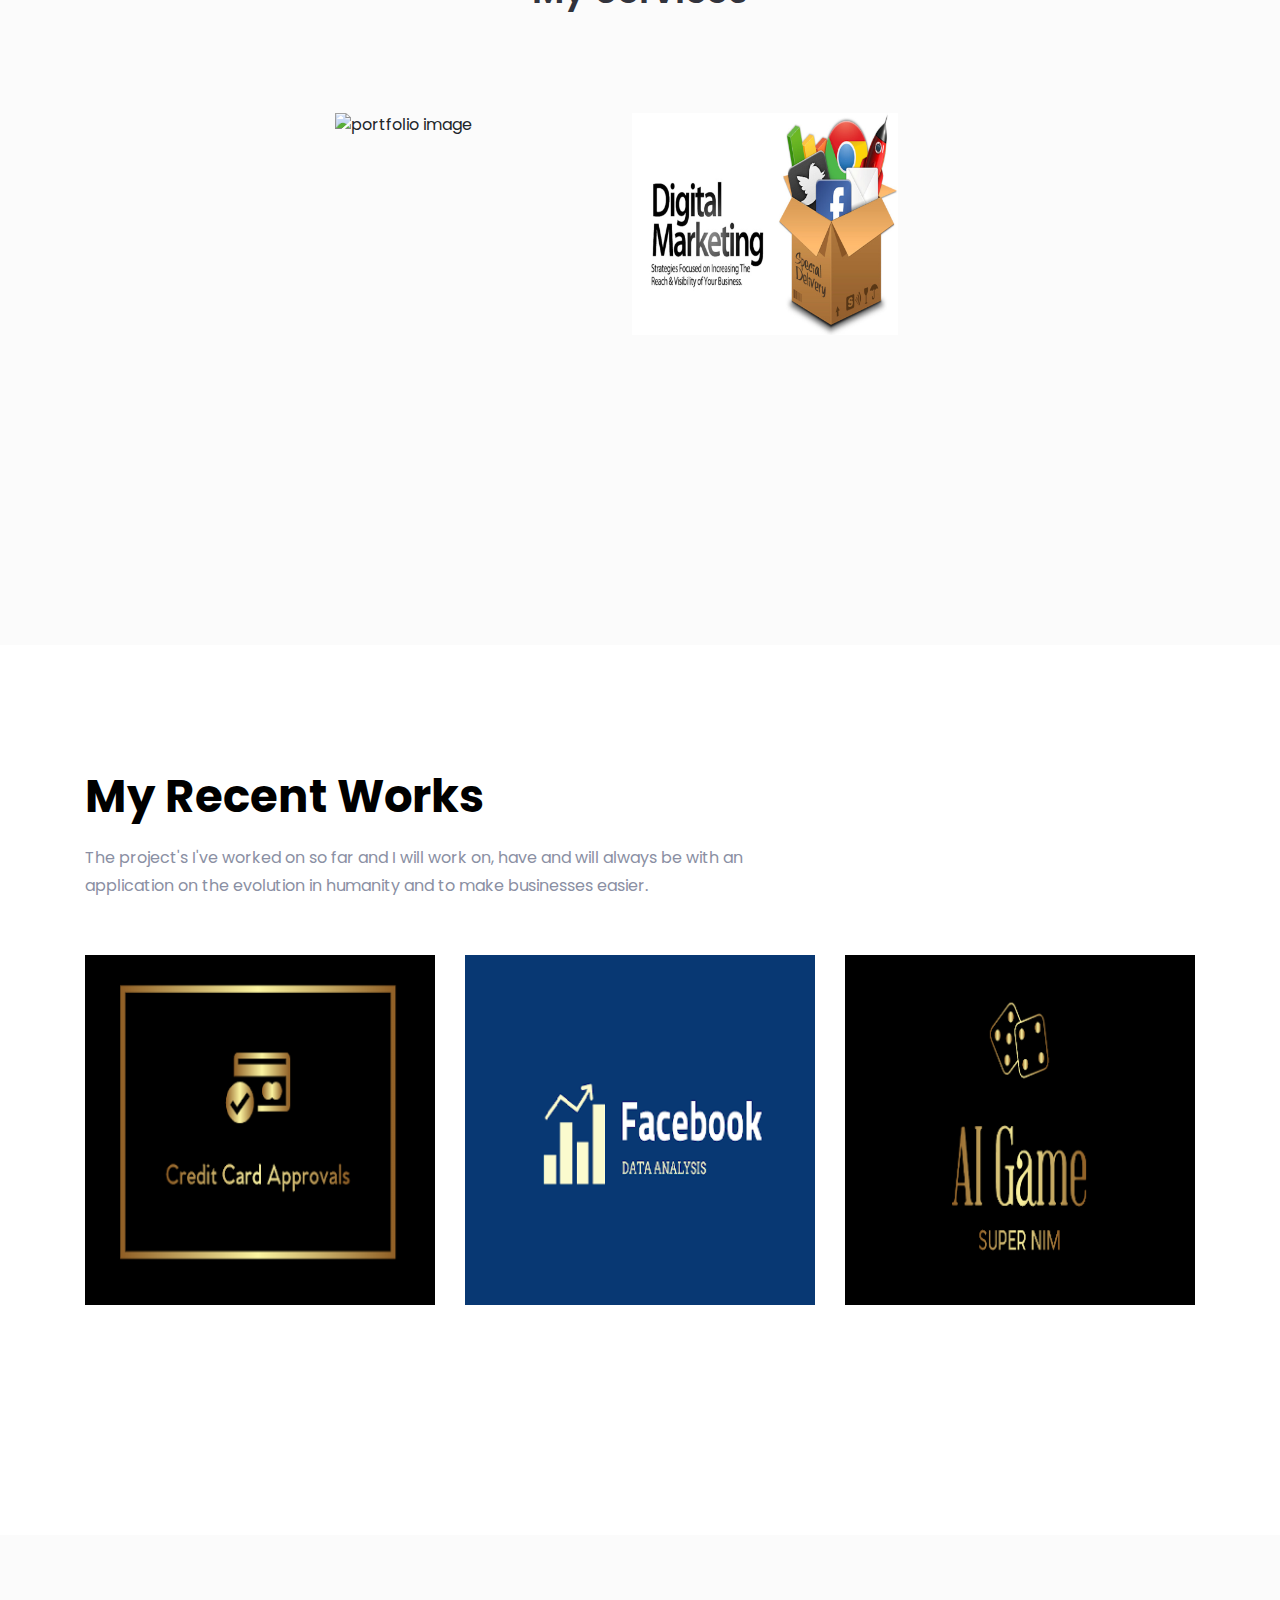
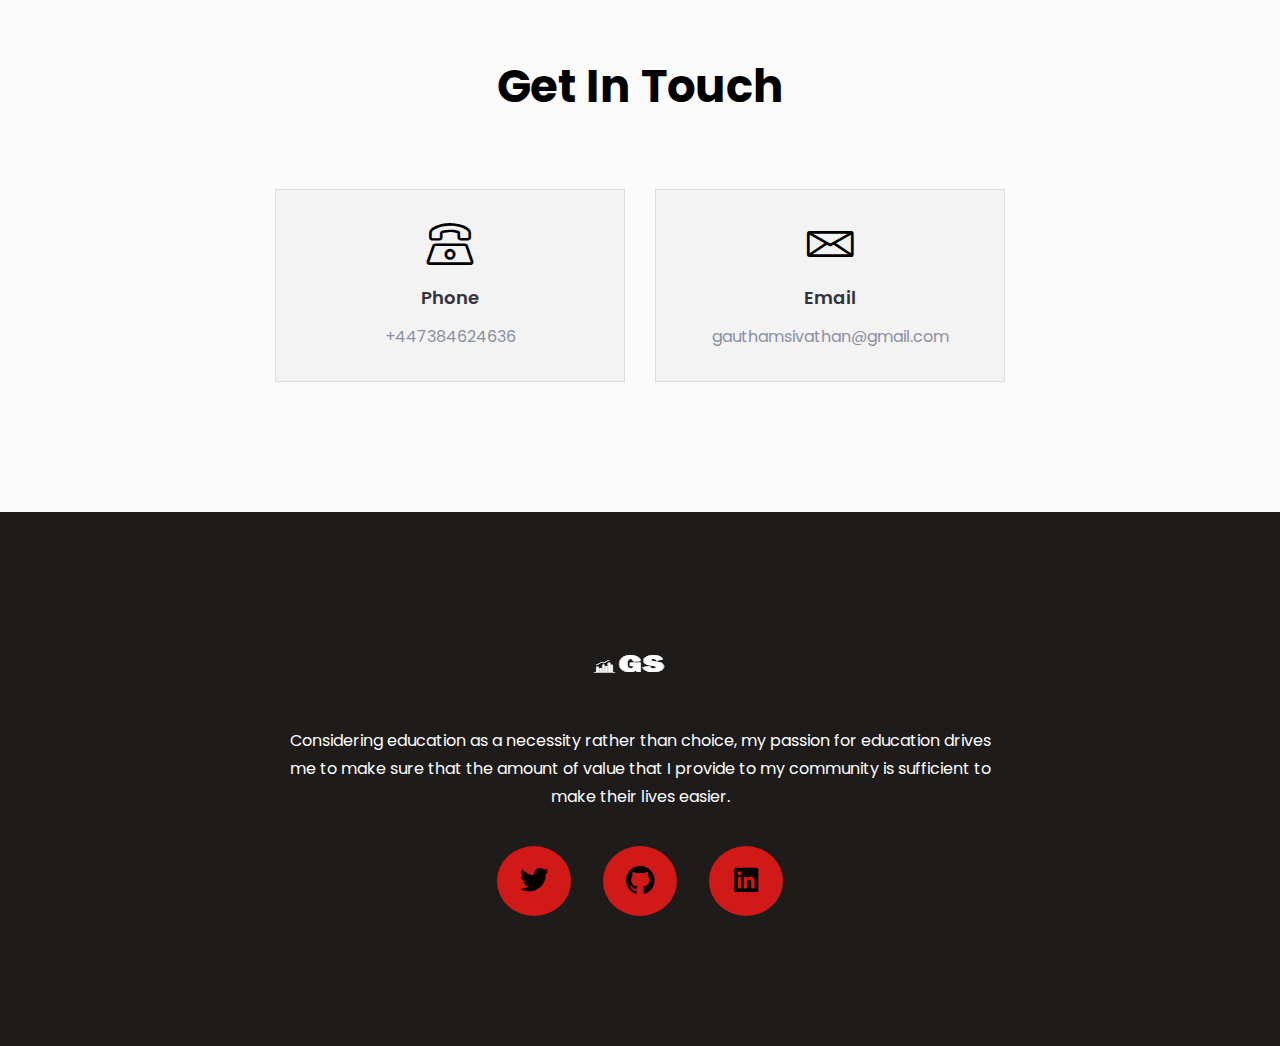
==== commit b897e9d2: "Update index.html" ====
--- a/index.html
+++ b/index.html
@@ -136,7 +136,7 @@
                     </div>
                     <div class="col-lg-6 offset-xl-1">
                         <div class="header-image d-none d-lg-block">
-                            <img src="assets/images/banner/gautham.jpeg" alt="hero">
+                            <img src="assets/images/banner/gautham.jpg" alt="hero">
                         </div> <!-- header image -->
                     </div>
                 </div> <!-- row -->
--- a/assets/css/default.css
+++ b/assets/css/default.css
@@ -0,0 +1,936 @@
+/* Deafult Margin & Padding */
+/*-- Margin Top --*/
+.mt-5 {
+	margin-top: 5px;
+}
+.mt-10 {
+	margin-top: 10px;
+}
+.mt-15 {
+	margin-top: 15px;
+}
+.mt-20 {
+	margin-top: 20px;
+}
+.mt-25 {
+	margin-top: 25px;
+}
+.mt-30 {
+	margin-top: 30px;
+}
+.mt-35 {
+	margin-top: 35px;
+}
+.mt-40 {
+	margin-top: 40px;
+}
+.mt-45 {
+	margin-top: 45px;
+}
+.mt-50 {
+	margin-top: 50px;
+}
+.mt-55 {
+	margin-top: 55px;
+}
+.mt-60 {
+	margin-top: 60px;
+}
+.mt-65 {
+	margin-top: 65px;
+}
+.mt-70 {
+	margin-top: 70px;
+}
+.mt-75 {
+	margin-top: 75px;
+}
+.mt-80 {
+	margin-top: 80px;
+}
+.mt-85 {
+	margin-top: 85px;
+}
+.mt-90 {
+	margin-top: 90px;
+}
+.mt-95 {
+	margin-top: 95px;
+}
+.mt-100 {
+	margin-top: 100px;
+}
+.mt-105 {
+	margin-top: 105px;
+}
+.mt-110 {
+	margin-top: 110px;
+}
+.mt-115 {
+	margin-top: 115px;
+}
+.mt-120 {
+	margin-top: 120px;
+}
+.mt-125 {
+	margin-top: 125px;
+}
+.mt-130 {
+	margin-top: 130px;
+}
+.mt-135 {
+	margin-top: 135px;
+}
+.mt-140 {
+	margin-top: 140px;
+}
+.mt-145 {
+	margin-top: 145px;
+}
+.mt-150 {
+	margin-top: 150px;
+}
+.mt-155 {
+	margin-top: 155px;
+}
+.mt-160 {
+	margin-top: 160px;
+}
+.mt-165 {
+	margin-top: 165px;
+}
+.mt-170 {
+	margin-top: 170px;
+}
+.mt-175 {
+	margin-top: 175px;
+}
+.mt-180 {
+	margin-top: 180px;
+}
+.mt-185 {
+	margin-top: 185px;
+}
+.mt-190 {
+	margin-top: 190px;
+}
+.mt-195 {
+	margin-top: 195px;
+}
+.mt-200 {
+	margin-top: 200px;
+}
+/*-- Margin Bottom --*/
+
+.mb-5 {
+	margin-bottom: 5px;
+}
+.mb-10 {
+	margin-bottom: 10px;
+}
+.mb-15 {
+	margin-bottom: 15px;
+}
+.mb-20 {
+	margin-bottom: 20px;
+}
+.mb-25 {
+	margin-bottom: 25px;
+}
+.mb-30 {
+	margin-bottom: 30px;
+}
+.mb-35 {
+	margin-bottom: 35px;
+}
+.mb-40 {
+	margin-bottom: 40px;
+}
+.mb-45 {
+	margin-bottom: 45px;
+}
+.mb-50 {
+	margin-bottom: 50px;
+}
+.mb-55 {
+	margin-bottom: 55px;
+}
+.mb-60 {
+	margin-bottom: 60px;
+}
+.mb-65 {
+	margin-bottom: 65px;
+}
+.mb-70 {
+	margin-bottom: 70px;
+}
+.mb-75 {
+	margin-bottom: 75px;
+}
+.mb-80 {
+	margin-bottom: 80px;
+}
+.mb-85 {
+	margin-bottom: 85px;
+}
+.mb-90 {
+	margin-bottom: 90px;
+}
+.mb-95 {
+	margin-bottom: 95px;
+}
+.mb-100 {
+	margin-bottom: 100px;
+}
+.mb-105 {
+	margin-bottom: 105px;
+}
+.mb-110 {
+	margin-bottom: 110px;
+}
+.mb-115 {
+	margin-bottom: 115px;
+}
+.mb-120 {
+	margin-bottom: 120px;
+}
+.mb-125 {
+	margin-bottom: 125px;
+}
+.mb-130 {
+	margin-bottom: 130px;
+}
+.mb-135 {
+	margin-bottom: 135px;
+}
+.mb-140 {
+	margin-bottom: 140px;
+}
+.mb-145 {
+	margin-bottom: 145px;
+}
+.mb-150 {
+	margin-bottom: 150px;
+}
+.mb-155 {
+	margin-bottom: 155px;
+}
+.mb-160 {
+	margin-bottom: 160px;
+}
+.mb-165 {
+	margin-bottom: 165px;
+}
+.mb-170 {
+	margin-bottom: 170px;
+}
+.mb-175 {
+	margin-bottom: 175px;
+}
+.mb-180 {
+	margin-bottom: 180px;
+}
+.mb-185 {
+	margin-bottom: 185px;
+}
+.mb-190 {
+	margin-bottom: 190px;
+}
+.mb-195 {
+	margin-bottom: 195px;
+}
+.mb-200 {
+	margin-bottom: 200px;
+}
+/*-- margin left --*/
+.ml-5 {
+	margin-left: 5px;
+}
+.ml-10 {
+	margin-left: 10px;
+}
+.ml-15 {
+	margin-left: 15px;
+}
+.ml-20 {
+	margin-left: 20px;
+}
+.ml-25 {
+	margin-left: 25px;
+}
+.ml-30 {
+	margin-left: 30px;
+}
+.ml-35 {
+	margin-left: 35px;
+}
+.ml-40 {
+	margin-left: 40px;
+}
+.ml-45 {
+	margin-left: 45px;
+}
+.ml-50 {
+	margin-left: 50px;
+}
+.ml-55 {
+	margin-left: 55px;
+}
+.ml-60 {
+	margin-left: 60px;
+}
+.ml-65 {
+	margin-left: 65px;
+}
+.ml-70 {
+	margin-left: 70px;
+}
+.ml-75 {
+	margin-left: 75px;
+}
+.ml-80 {
+	margin-left: 80px;
+}
+.ml-85 {
+	margin-left: 85px;
+}
+.ml-90 {
+	margin-left: 90px;
+}
+.ml-95 {
+	margin-left: 95px;
+}
+.ml-100 {
+	margin-left: 100px;
+}
+.ml-105 {
+	margin-left: 105px;
+}
+.ml-110 {
+	margin-left: 110px;
+}
+.ml-115 {
+	margin-left: 115px;
+}
+.ml-120 {
+	margin-left: 120px;
+}
+.ml-125 {
+	margin-left: 125px;
+}
+.ml-130 {
+	margin-left: 130px;
+}
+.ml-135 {
+	margin-left: 135px;
+}
+.ml-140 {
+	margin-left: 140px;
+}
+.ml-145 {
+	margin-left: 145px;
+}
+.ml-150 {
+	margin-left: 150px;
+}
+.ml-155 {
+	margin-left: 155px;
+}
+.ml-160 {
+	margin-left: 160px;
+}
+.ml-165 {
+	margin-left: 165px;
+}
+.ml-170 {
+	margin-left: 170px;
+}
+.ml-175 {
+	margin-left: 175px;
+}
+.ml-180 {
+	margin-left: 180px;
+}
+.ml-185 {
+	margin-left: 185px;
+}
+.ml-190 {
+	margin-left: 190px;
+}
+.ml-195 {
+	margin-left: 195px;
+}
+.ml-200 {
+	margin-left: 200px;
+}
+/*-- margin right --*/
+.mr-5 {
+	margin-right: 5px;
+}
+.mr-10 {
+	margin-right: 10px;
+}
+.mr-15 {
+	margin-right: 15px;
+}
+.mr-20 {
+	margin-right: 20px;
+}
+.mr-25 {
+	margin-right: 25px;
+}
+.mr-30 {
+	margin-right: 30px;
+}
+.mr-35 {
+	margin-right: 35px;
+}
+.mr-40 {
+	margin-right: 40px;
+}
+.mr-45 {
+	margin-right: 45px;
+}
+.mr-50 {
+	margin-right: 50px;
+}
+.mr-55 {
+	margin-right: 55px;
+}
+.mr-60 {
+	margin-right: 60px;
+}
+.mr-65 {
+	margin-right: 65px;
+}
+.mr-70 {
+	margin-right: 70px;
+}
+.mr-75 {
+	margin-right: 75px;
+}
+.mr-80 {
+	margin-right: 80px;
+}
+.mr-85 {
+	margin-right: 85px;
+}
+.mr-90 {
+	margin-right: 90px;
+}
+.mr-95 {
+	margin-right: 95px;
+}
+.mr-100 {
+	margin-right: 100px;
+}
+.mr-105 {
+	margin-right: 105px;
+}
+.mr-110 {
+	margin-right: 110px;
+}
+.mr-115 {
+	margin-right: 115px;
+}
+.mr-120 {
+	margin-right: 120px;
+}
+.mr-125 {
+	margin-right: 125px;
+}
+.mr-130 {
+	margin-right: 130px;
+}
+.mr-135 {
+	margin-right: 135px;
+}
+.mr-140 {
+	margin-right: 140px;
+}
+.mr-145 {
+	margin-right: 145px;
+}
+.mr-150 {
+	margin-right: 150px;
+}
+.mr-155 {
+	margin-right: 155px;
+}
+.mr-160 {
+	margin-right: 160px;
+}
+.mr-165 {
+	margin-right: 165px;
+}
+.mr-170 {
+	margin-right: 170px;
+}
+.mr-175 {
+	margin-right: 175px;
+}
+.mr-180 {
+	margin-right: 180px;
+}
+.mr-185 {
+	margin-right: 185px;
+}
+.mr-190 {
+	margin-right: 190px;
+}
+.mr-195 {
+	margin-right: 195px;
+}
+.mr-200 {
+	margin-right: 200px;
+}
+
+
+/*-- Padding Top --*/
+
+.pt-5 {
+	padding-top: 5px;
+}
+.pt-10 {
+	padding-top: 10px;
+}
+.pt-15 {
+	padding-top: 15px;
+}
+.pt-20 {
+	padding-top: 20px;
+}
+.pt-25 {
+	padding-top: 25px;
+}
+.pt-30 {
+	padding-top: 30px;
+}
+.pt-35 {
+	padding-top: 35px;
+}
+.pt-40 {
+	padding-top: 40px;
+}
+.pt-45 {
+	padding-top: 45px;
+}
+.pt-50 {
+	padding-top: 50px;
+}
+.pt-55 {
+	padding-top: 55px;
+}
+.pt-60 {
+	padding-top: 60px;
+}
+.pt-65 {
+	padding-top: 65px;
+}
+.pt-70 {
+	padding-top: 70px;
+}
+.pt-75 {
+	padding-top: 75px;
+}
+.pt-80 {
+	padding-top: 80px;
+}
+.pt-85 {
+	padding-top: 85px;
+}
+.pt-90 {
+	padding-top: 90px;
+}
+.pt-95 {
+	padding-top: 95px;
+}
+.pt-100 {
+	padding-top: 100px;
+}
+.pt-105 {
+	padding-top: 105px;
+}
+.pt-110 {
+	padding-top: 110px;
+}
+.pt-115 {
+	padding-top: 115px;
+}
+.pt-120 {
+	padding-top: 120px;
+}
+.pt-125 {
+	padding-top: 125px;
+}
+.pt-130 {
+	padding-top: 130px;
+}
+.pt-135 {
+	padding-top: 135px;
+}
+.pt-140 {
+	padding-top: 140px;
+}
+.pt-145 {
+	padding-top: 145px;
+}
+.pt-150 {
+	padding-top: 150px;
+}
+.pt-155 {
+	padding-top: 155px;
+}
+.pt-160 {
+	padding-top: 160px;
+}
+.pt-165 {
+	padding-top: 165px;
+}
+.pt-170 {
+	padding-top: 170px;
+}
+.pt-175 {
+	padding-top: 175px;
+}
+.pt-180 {
+	padding-top: 180px;
+}
+.pt-185 {
+	padding-top: 185px;
+}
+.pt-190 {
+	padding-top: 190px;
+}
+.pt-195 {
+	padding-top: 195px;
+}
+.pt-200 {
+	padding-top: 200px;
+}
+/*-- Padding Bottom --*/
+
+.pb-5 {
+	padding-bottom: 5px;
+}
+.pb-10 {
+	padding-bottom: 10px;
+}
+.pb-15 {
+	padding-bottom: 15px;
+}
+.pb-20 {
+	padding-bottom: 20px;
+}
+.pb-25 {
+	padding-bottom: 25px;
+}
+.pb-30 {
+	padding-bottom: 30px;
+}
+.pb-35 {
+	padding-bottom: 35px;
+}
+.pb-40 {
+	padding-bottom: 40px;
+}
+.pb-45 {
+	padding-bottom: 45px;
+}
+.pb-50 {
+	padding-bottom: 50px;
+}
+.pb-55 {
+	padding-bottom: 55px;
+}
+.pb-60 {
+	padding-bottom: 60px;
+}
+.pb-65 {
+	padding-bottom: 65px;
+}
+.pb-70 {
+	padding-bottom: 70px;
+}
+.pb-75 {
+	padding-bottom: 75px;
+}
+.pb-80 {
+	padding-bottom: 80px;
+}
+.pb-85 {
+	padding-bottom: 85px;
+}
+.pb-90 {
+	padding-bottom: 90px;
+}
+.pb-95 {
+	padding-bottom: 95px;
+}
+.pb-100 {
+	padding-bottom: 100px;
+}
+.pb-105 {
+	padding-bottom: 105px;
+}
+.pb-110 {
+	padding-bottom: 110px;
+}
+.pb-115 {
+	padding-bottom: 115px;
+}
+.pb-120 {
+	padding-bottom: 120px;
+}
+.pb-125 {
+	padding-bottom: 125px;
+}
+.pb-130 {
+	padding-bottom: 130px;
+}
+.pb-135 {
+	padding-bottom: 135px;
+}
+.pb-140 {
+	padding-bottom: 140px;
+}
+.pb-145 {
+	padding-bottom: 145px;
+}
+.pb-150 {
+	padding-bottom: 150px;
+}
+.pb-155 {
+	padding-bottom: 155px;
+}
+.pb-160 {
+	padding-bottom: 160px;
+}
+.pb-165 {
+	padding-bottom: 165px;
+}
+.pb-170 {
+	padding-bottom: 170px;
+}
+.pb-175 {
+	padding-bottom: 175px;
+}
+.pb-180 {
+	padding-bottom: 180px;
+}
+.pb-185 {
+	padding-bottom: 185px;
+}
+.pb-190 {
+	padding-bottom: 190px;
+}
+.pb-195 {
+	padding-bottom: 195px;
+}
+.pb-200 {
+	padding-bottom: 200px;
+}
+
+/*-- Padding left --*/
+
+.pl-0 {
+	padding-left: 0px;
+}
+.pl-5 {
+	padding-left: 5px;
+}
+.pl-10 {
+	padding-left: 10px;
+}
+.pl-15 {
+	padding-left: 15px;
+}
+.pl-20 {
+	padding-left: 20px;
+}
+.pl-25 {
+	padding-left: 25px;
+}
+.pl-30 {
+	padding-left: 30px;
+}
+.pl-35 {
+	padding-left: 35px;
+}
+.pl-40 {
+	padding-left: 40px;
+}
+.pl-45 {
+	padding-left: 45px;
+}
+.pl-50 {
+	padding-left: 50px;
+}
+.pl-55 {
+	padding-left: 55px;
+}
+.pl-60 {
+	padding-left: 60px;
+}
+.pl-65 {
+	padding-left: 65px;
+}
+.pl-70 {
+	padding-left: 70px;
+}
+.pl-75 {
+	padding-left: 75px;
+}
+.pl-80 {
+	padding-left: 80px;
+}
+.pl-85 {
+	padding-left: 85px;
+}
+.pl-90 {
+	padding-left: 90px;
+}
+.pl-100 {
+	padding-left: 100px;
+}
+.pl-105 {
+	padding-left: 105px;
+}
+.pl-110 {
+	padding-left: 110px;
+}
+.pl-115 {
+	padding-left: 115px;
+}
+.pl-120 {
+	padding-left: 120px;
+}
+.pl-125 {
+	padding-left: 125px;
+}
+/*-- Padding right --*/
+
+.pr-0 {
+	padding-right: 0px;
+}
+.pr-5 {
+	padding-right: 5px;
+}
+.pr-10 {
+	padding-right: 10px;
+}
+.pr-15 {
+	padding-right: 15px;
+}
+.pr-20 {
+	padding-right: 20px;
+}
+.pr-25 {
+	padding-right: 25px;
+}
+.pr-30 {
+	padding-right: 30px;
+}
+.pr-35 {
+	padding-right: 35px;
+}
+.pr-40 {
+	padding-right: 40px;
+}
+.pr-45 {
+	padding-right: 45px;
+}
+.pr-50 {
+	padding-right: 50px;
+}
+.pr-55 {
+	padding-right: 55px;
+}
+.pr-60 {
+	padding-right: 60px;
+}
+.pr-65 {
+	padding-right: 65px;
+}
+.pr-70 {
+	padding-right: 70px;
+}
+.pr-75 {
+	padding-right: 75px;
+}
+.pr-80 {
+	padding-right: 80px;
+}
+.pr-85 {
+	padding-right: 85px;
+}
+.pr-90 {
+	padding-right: 90px;
+}
+.pr-95 {
+	padding-right: 95px;
+}
+.pr-100 {
+	padding-right: 100px;
+}
+.pr-105 {
+	padding-right: 105px;
+}
+/* Background Color */
+
+.gray-bg {
+	background: #fbfbfb;
+}
+.white-bg {
+	background: #fff;
+}
+.black-bg {
+	background: #222;
+}
+/* Color */
+
+.white {
+	color: #fff;
+}
+.black {
+	color: #222;
+}
+/* black overlay */
+
+[data-overlay] {
+	position: relative;
+}
+[data-overlay]::before {
+	background: #000 none repeat scroll 0 0;
+	content: "";
+	height: 100%;
+	left: 0;
+	position: absolute;
+	top: 0;
+	width: 100%;
+	z-index: 1;
+}
+[data-overlay="2"]::before {
+	opacity: 0.2;
+}
+[data-overlay="3"]::before {
+	opacity: 0.3;
+}
+[data-overlay="4"]::before {
+	opacity: 0.4;
+}
+[data-overlay="5"]::before {
+	opacity: 0.5;
+}
+[data-overlay="6"]::before {
+	opacity: 0.6;
+}
+[data-overlay="7"]::before {
+	opacity: 0.7;
+}
+[data-overlay="8"]::before {
+	opacity: 0.8;
+}
+[data-overlay="9"]::before {
+	opacity: 0.9;
+}--- a/assets/css/style.css
+++ b/assets/css/style.css
@@ -0,0 +1,2018 @@
+/*-----------------------------------------------------------------------------------
+
+    Template Name: Unfold - Personal Resume & CV Template
+    Template URI: site.com
+    Description: Unfold Personal Resume & CV Template
+    Author: Uideck
+    Author URI: https://uideck.com/
+    Support: https://uideck.com/support/
+    Version: 1.0
+
+-----------------------------------------------------------------------------------
+
+    CSS INDEX
+    ===================
+
+    1.COMMON
+	2.HEADER
+    3.ABOUT
+    4.Timeline
+    4.SERVICES
+    4.CALL TO ACTION
+    5.WORK
+    6.PRICING
+    7.BLOG
+    8.CONTACT
+    9.FOOTER
+    10.PAGE BANNER
+    10.SINGLE BLOG PAGE
+
+-----------------------------------------------------------------------------------*/
+/*===========================
+    1. COMMON css 
+===========================*/
+@import url("https://fonts.googleapis.com/css?family=Poppins:400,500,600,700,800");
+body {
+  font-family: "Poppins", sans-serif;
+  font-weight: normal;
+  font-style: normal;
+  /*color: #8a8fa3*/; }
+
+* {
+  margin: 0;
+  padding: 0;
+  -webkit-box-sizing: border-box;
+  -moz-box-sizing: border-box;
+  box-sizing: border-box; }
+
+img {
+  max-width: 100%; }
+
+a:focus,
+input:focus,
+textarea:focus,
+button:focus {
+  text-decoration: none;
+  outline: none; }
+
+a:focus,
+a:hover {
+  text-decoration: none; }
+
+i,
+span,
+a {
+  display: inline-block; }
+
+h1,
+h2,
+h3,
+h4,
+h5,
+h6 {
+  font-family: "Poppins", sans-serif;
+  font-weight: 600;
+  color: #32333c;
+  margin: 0px; }
+
+h1 {
+  font-size: 60px; }
+
+h2 {
+  font-size: 36px; }
+
+h3 {
+  font-size: 28px; }
+
+h4 {
+  font-size: 22px; }
+
+h5 {
+  font-size: 18px; }
+
+h6 {
+  font-size: 16px; }
+
+ul, ol {
+  margin: 0px;
+  padding: 0px;
+  list-style-type: none; }
+
+p {
+  font-size: 16px;
+  font-weight: 400;
+  line-height: 28px;
+  color: #8a8fa3;
+  margin: 0px; }
+  @media (max-width: 767px) {
+    p {
+      font-size: 15px; } }
+
+.bg_cover {
+  background-position: center center;
+  background-size: cover;
+  background-repeat: no-repeat;
+  width: 100%;
+  height: 100%; }
+
+/*===== All Button Style =====*/
+.main-btn {
+  display: inline-block;
+  font-weight: 500;
+  text-align: center;
+  white-space: nowrap;
+  vertical-align: middle;
+  -webkit-user-select: none;
+  -moz-user-select: none;
+  -ms-user-select: none;
+  user-select: none;
+  border: 1px solid #3d75d1;
+  padding: 0 40px;
+  font-size: 15px;
+  line-height: 48px;
+  border-radius: 50px;
+  color: #fff;
+  cursor: pointer;
+  z-index: 5;
+  -webkit-transition: all 0.3s ease-out 0s;
+  -moz-transition: all 0.3s ease-out 0s;
+  -ms-transition: all 0.3s ease-out 0s;
+  -o-transition: all 0.3s ease-out 0s;
+  transition: all 0.3s ease-out 0s;
+  -webkit-box-shadow: 0px 5px 8px 0px rgba(118, 78, 249, 0.55);
+  -moz-box-shadow: 0px 5px 8px 0px rgba(118, 78, 249, 0.55);
+  box-shadow: 0px 5px 8px 0px rgba(118, 78, 249, 0.55);
+  background-color: #3d75d1;
+  text-transform: uppercase; }
+  .main-btn:hover {
+    background-color: #fff;
+    color: #FF4136;
+    border-color: #FF4136; }
+  .main-btn.main-btn-2 {
+    background-color: transparent;
+    color: #fff;
+    border-color: #fff;
+    -webkit-box-shadow: none;
+    -moz-box-shadow: none;
+    box-shadow: none; }
+    .main-btn.main-btn-2:hover {
+      background-color: #FF4136;
+      color: #fff;
+      border-color: #FF4136; }
+
+/*===== All Section Title Style =====*/
+.section-title .title {
+  font-weight: 700;
+  font-size: 45px;
+  color: #000;
+  padding-bottom: 20px; }
+  @media (max-width: 767px) {
+    .section-title .title {
+      font-size: 30px; } }
+
+/*===== All Preloader Style =====*/
+.preloader {
+  /* Body Overlay */
+  position: fixed;
+  top: 0;
+  left: 0;
+  display: table;
+  height: 100%;
+  width: 100%;
+  /* Change Background Color */
+  background: #fff;
+  z-index: 99999; }
+  .preloader .loader_34 {
+    display: table-cell;
+    vertical-align: middle;
+    text-align: center; }
+    .preloader .loader_34 .ytp-spinner {
+      position: absolute;
+      left: 50%;
+      top: 50%;
+      width: 64px;
+      margin-left: -32px;
+      z-index: 18;
+      pointer-events: none; }
+      .preloader .loader_34 .ytp-spinner .ytp-spinner-container {
+        pointer-events: none;
+        position: absolute;
+        width: 100%;
+        padding-bottom: 100%;
+        top: 50%;
+        left: 50%;
+        margin-top: -50%;
+        margin-left: -50%;
+        -webkit-animation: ytp-spinner-linspin 1568.23529647ms linear infinite;
+        -moz-animation: ytp-spinner-linspin 1568.23529647ms linear infinite;
+        -o-animation: ytp-spinner-linspin 1568.23529647ms linear infinite;
+        animation: ytp-spinner-linspin 1568.23529647ms linear infinite; }
+        .preloader .loader_34 .ytp-spinner .ytp-spinner-container .ytp-spinner-rotator {
+          position: absolute;
+          width: 100%;
+          height: 100%;
+          -webkit-animation: ytp-spinner-easespin 5332ms cubic-bezier(0.4, 0, 0.2, 1) infinite both;
+          -moz-animation: ytp-spinner-easespin 5332ms cubic-bezier(0.4, 0, 0.2, 1) infinite both;
+          -o-animation: ytp-spinner-easespin 5332ms cubic-bezier(0.4, 0, 0.2, 1) infinite both;
+          animation: ytp-spinner-easespin 5332ms cubic-bezier(0.4, 0, 0.2, 1) infinite both; }
+          .preloader .loader_34 .ytp-spinner .ytp-spinner-container .ytp-spinner-rotator .ytp-spinner-left {
+            position: absolute;
+            top: 0;
+            left: 0;
+            bottom: 0;
+            overflow: hidden;
+            right: 50%; }
+          .preloader .loader_34 .ytp-spinner .ytp-spinner-container .ytp-spinner-rotator .ytp-spinner-right {
+            position: absolute;
+            top: 0;
+            right: 0;
+            bottom: 0;
+            overflow: hidden;
+            left: 50%; }
+    .preloader .loader_34 .ytp-spinner-circle {
+      box-sizing: border-box;
+      position: absolute;
+      width: 200%;
+      height: 100%;
+      border-style: solid;
+      /* Spinner Color */
+    /*  border-color: #DCCFD6 #a7acb5 #031a18 ;*/
+    background-image: linear-gradient(to right top, #dccfd6, #d2c8d1, #c8c2cb, #bebbc6, #b4b5bf, #a0a4ae, #8c949d, #79848c, #59676e, #3a4c50, #1f3233, #031a18);
+      border-radius: 50%;
+      border-width: 6px; }
+    .preloader .loader_34 .ytp-spinner-left .ytp-spinner-circle {
+      left: 0;
+      right: -100%;
+      border-right-color: #ddd;
+      -webkit-animation: ytp-spinner-left-spin 1333ms cubic-bezier(0.4, 0, 0.2, 1) infinite both;
+      -moz-animation: ytp-spinner-left-spin 1333ms cubic-bezier(0.4, 0, 0.2, 1) infinite both;
+      -o-animation: ytp-spinner-left-spin 1333ms cubic-bezier(0.4, 0, 0.2, 1) infinite both;
+      animation: ytp-spinner-left-spin 1333ms cubic-bezier(0.4, 0, 0.2, 1) infinite both; }
+    .preloader .loader_34 .ytp-spinner-right .ytp-spinner-circle {
+      left: -100%;
+      right: 0;
+      border-left-color: #ddd;
+      -webkit-animation: ytp-right-spin 1333ms cubic-bezier(0.4, 0, 0.2, 1) infinite both;
+      -moz-animation: ytp-right-spin 1333ms cubic-bezier(0.4, 0, 0.2, 1) infinite both;
+      -o-animation: ytp-right-spin 1333ms cubic-bezier(0.4, 0, 0.2, 1) infinite both;
+      animation: ytp-right-spin 1333ms cubic-bezier(0.4, 0, 0.2, 1) infinite both; }
+
+/* Preloader Animations */
+@-webkit-keyframes ytp-spinner-linspin {
+  to {
+    -webkit-transform: rotate(360deg);
+    -moz-transform: rotate(360deg);
+    -ms-transform: rotate(360deg);
+    -o-transform: rotate(360deg);
+    transform: rotate(360deg); } }
+@keyframes ytp-spinner-linspin {
+  to {
+    -webkit-transform: rotate(360deg);
+    -moz-transform: rotate(360deg);
+    -ms-transform: rotate(360deg);
+    -o-transform: rotate(360deg);
+    transform: rotate(360deg); } }
+@-webkit-keyframes ytp-spinner-easespin {
+  12.5% {
+    -webkit-transform: rotate(135deg);
+    -moz-transform: rotate(135deg);
+    -ms-transform: rotate(135deg);
+    -o-transform: rotate(135deg);
+    transform: rotate(135deg); }
+  25% {
+    -webkit-transform: rotate(270deg);
+    -moz-transform: rotate(270deg);
+    -ms-transform: rotate(270deg);
+    -o-transform: rotate(270deg);
+    transform: rotate(270deg); }
+  37.5% {
+    -webkit-transform: rotate(405deg);
+    -moz-transform: rotate(405deg);
+    -ms-transform: rotate(405deg);
+    -o-transform: rotate(405deg);
+    transform: rotate(405deg); }
+  50% {
+    -webkit-transform: rotate(540deg);
+    -moz-transform: rotate(540deg);
+    -ms-transform: rotate(540deg);
+    -o-transform: rotate(540deg);
+    transform: rotate(540deg); }
+  62.5% {
+    -webkit-transform: rotate(675deg);
+    -moz-transform: rotate(675deg);
+    -ms-transform: rotate(675deg);
+    -o-transform: rotate(675deg);
+    transform: rotate(675deg); }
+  75% {
+    -webkit-transform: rotate(810deg);
+    -moz-transform: rotate(810deg);
+    -ms-transform: rotate(810deg);
+    -o-transform: rotate(810deg);
+    transform: rotate(810deg); }
+  87.5% {
+    -webkit-transform: rotate(945deg);
+    -moz-transform: rotate(945deg);
+    -ms-transform: rotate(945deg);
+    -o-transform: rotate(945deg);
+    transform: rotate(945deg); }
+  to {
+    -webkit-transform: rotate(1080deg);
+    -moz-transform: rotate(1080deg);
+    -ms-transform: rotate(1080deg);
+    -o-transform: rotate(1080deg);
+    transform: rotate(1080deg); } }
+@keyframes ytp-spinner-easespin {
+  12.5% {
+    -webkit-transform: rotate(135deg);
+    -moz-transform: rotate(135deg);
+    -ms-transform: rotate(135deg);
+    -o-transform: rotate(135deg);
+    transform: rotate(135deg); }
+  25% {
+    -webkit-transform: rotate(270deg);
+    -moz-transform: rotate(270deg);
+    -ms-transform: rotate(270deg);
+    -o-transform: rotate(270deg);
+    transform: rotate(270deg); }
+  37.5% {
+    -webkit-transform: rotate(405deg);
+    -moz-transform: rotate(405deg);
+    -ms-transform: rotate(405deg);
+    -o-transform: rotate(405deg);
+    transform: rotate(405deg); }
+  50% {
+    -webkit-transform: rotate(540deg);
+    -moz-transform: rotate(540deg);
+    -ms-transform: rotate(540deg);
+    -o-transform: rotate(540deg);
+    transform: rotate(540deg); }
+  62.5% {
+    -webkit-transform: rotate(675deg);
+    -moz-transform: rotate(675deg);
+    -ms-transform: rotate(675deg);
+    -o-transform: rotate(675deg);
+    transform: rotate(675deg); }
+  75% {
+    -webkit-transform: rotate(810deg);
+    -moz-transform: rotate(810deg);
+    -ms-transform: rotate(810deg);
+    -o-transform: rotate(810deg);
+    transform: rotate(810deg); }
+  87.5% {
+    -webkit-transform: rotate(945deg);
+    -moz-transform: rotate(945deg);
+    -ms-transform: rotate(945deg);
+    -o-transform: rotate(945deg);
+    transform: rotate(945deg); }
+  to {
+    -webkit-transform: rotate(1080deg);
+    -moz-transform: rotate(1080deg);
+    -ms-transform: rotate(1080deg);
+    -o-transform: rotate(1080deg);
+    transform: rotate(1080deg); } }
+@-webkit-keyframes ytp-spinner-left-spin {
+  0% {
+    -webkit-transform: rotate(130deg);
+    -moz-transform: rotate(130deg);
+    -ms-transform: rotate(130deg);
+    -o-transform: rotate(130deg);
+    transform: rotate(130deg); }
+  50% {
+    -webkit-transform: rotate(-5deg);
+    -moz-transform: rotate(-5deg);
+    -ms-transform: rotate(-5deg);
+    -o-transform: rotate(-5deg);
+    transform: rotate(-5deg); }
+  to {
+    -webkit-transform: rotate(130deg);
+    -moz-transform: rotate(130deg);
+    -ms-transform: rotate(130deg);
+    -o-transform: rotate(130deg);
+    transform: rotate(130deg); } }
+@keyframes ytp-spinner-left-spin {
+  0% {
+    -webkit-transform: rotate(130deg);
+    -moz-transform: rotate(130deg);
+    -ms-transform: rotate(130deg);
+    -o-transform: rotate(130deg);
+    transform: rotate(130deg); }
+  50% {
+    -webkit-transform: rotate(-5deg);
+    -moz-transform: rotate(-5deg);
+    -ms-transform: rotate(-5deg);
+    -o-transform: rotate(-5deg);
+    transform: rotate(-5deg); }
+  to {
+    -webkit-transform: rotate(130deg);
+    -moz-transform: rotate(130deg);
+    -ms-transform: rotate(130deg);
+    -o-transform: rotate(130deg);
+    transform: rotate(130deg); } }
+@-webkit-keyframes ytp-right-spin {
+  0% {
+    -webkit-transform: rotate(-130deg);
+    -moz-transform: rotate(-130deg);
+    -ms-transform: rotate(-130deg);
+    -o-transform: rotate(-130deg);
+    transform: rotate(-130deg); }
+  50% {
+    -webkit-transform: rotate(5deg);
+    -moz-transform: rotate(5deg);
+    -ms-transform: rotate(5deg);
+    -o-transform: rotate(5deg);
+    transform: rotate(5deg); }
+  to {
+    -webkit-transform: rotate(-130deg);
+    -moz-transform: rotate(-130deg);
+    -ms-transform: rotate(-130deg);
+    -o-transform: rotate(-130deg);
+    transform: rotate(-130deg); } }
+@keyframes ytp-right-spin {
+  0% {
+    -webkit-transform: rotate(-130deg);
+    -moz-transform: rotate(-130deg);
+    -ms-transform: rotate(-130deg);
+    -o-transform: rotate(-130deg);
+    transform: rotate(-130deg); }
+  50% {
+    -webkit-transform: rotate(5deg);
+    -moz-transform: rotate(5deg);
+    -ms-transform: rotate(5deg);
+    -o-transform: rotate(5deg);
+    transform: rotate(5deg); }
+  to {
+    -webkit-transform: rotate(-130deg);
+    -moz-transform: rotate(-130deg);
+    -ms-transform: rotate(-130deg);
+    -o-transform: rotate(-130deg);
+    transform: rotate(-130deg); } }
+/*===========================
+    2.HEADER css 
+===========================*/
+.navigation {
+  -webkit-box-shadow: 0px 0px 29px 0px rgba(134, 134, 134, 0.25);
+  -moz-box-shadow: 0px 0px 29px 0px rgba(134, 134, 134, 0.25);
+  box-shadow: 0px 0px 29px 0px rgba(134, 134, 134, 0.25);
+  padding: 30px 0;
+background-image: linear-gradient(to right top, #dccfd6, #d2c8d1, #c8c2cb, #bebbc6, #b4b5bf, #a0a4ae, #8c949d, #79848c, #59676e, #3a4c50, #1f3233, #031a18);
+  -ms-transition: all 0.3s ease-out 0s;
+  -o-transition: all 0.3s ease-out 0s;
+  transition: all 0.3s ease-out 0s; }
+  .navigation.sticky {
+    padding: 20px 0;
+    -webkit-transition: all 0.3s ease-out 0s;
+    -moz-transition: all 0.3s ease-out 0s;
+    -ms-transition: all 0.3s ease-out 0s;
+    -o-transition: all 0.3s ease-out 0s;
+    transition: all 0.3s ease-out 0s; }
+  .navigation .navbar {
+    padding: 0;
+    position: relative; }
+    .navigation .navbar .navbar-brand {
+      padding-top: 0;
+      padding-bottom: 5px; }
+    .navigation .navbar .navbar-toggler {
+      padding: 2px 6px; }
+      .navigation .navbar .navbar-toggler .toggler-icon {
+        width: 30px;
+        height: 2px;
+        background-color: #32333c;
+        margin: 5px 0;
+        display: block;
+        position: relative;
+        -webkit-transition: all 0.3s ease-out 0s;
+        -moz-transition: all 0.3s ease-out 0s;
+        -ms-transition: all 0.3s ease-out 0s;
+        -o-transition: all 0.3s ease-out 0s;
+        transition: all 0.3s ease-out 0s; }
+      .navigation .navbar .navbar-toggler.active .toggler-icon:nth-of-type(1) {
+        -webkit-transform: rotate(45deg);
+        -moz-transform: rotate(45deg);
+        -ms-transform: rotate(45deg);
+        -o-transform: rotate(45deg);
+        transform: rotate(45deg);
+        top: 7px; }
+      .navigation .navbar .navbar-toggler.active .toggler-icon:nth-of-type(2) {
+        opacity: 0; }
+      .navigation .navbar .navbar-toggler.active .toggler-icon:nth-of-type(3) {
+        -webkit-transform: rotate(135deg);
+        -moz-transform: rotate(135deg);
+        -ms-transform: rotate(135deg);
+        -o-transform: rotate(135deg);
+        transform: rotate(135deg);
+        top: -7px; }
+    @media only screen and (min-width: 768px) and (max-width: 991px) {
+      .navigation .navbar .navbar-collapse {
+        position: absolute;
+        top: 158%;
+        left: 0;
+        width: 100%;
+        background-color: #000000;
+        z-index: 99;
+        -webkit-box-shadow: 0px 10px 15px 0px rgba(134, 134, 134, 0.15);
+        -moz-box-shadow: 0px 10px 15px 0px rgba(134, 134, 134, 0.15);
+        box-shadow: 0px 10px 15px 0px rgba(134, 134, 134, 0.15);
+        padding: 3px 12px; } }
+    @media (max-width: 767px) {
+      .navigation .navbar .navbar-collapse {
+        position: absolute;
+        top: 158%;
+        left: 0;
+        width: 100%;
+        background-color: #000000;
+        z-index: 99;
+        -webkit-box-shadow: 0px 10px 15px 0px rgba(134, 134, 134, 0.15);
+        -moz-box-shadow: 0px 10px 15px 0px rgba(134, 134, 134, 0.15);
+        box-shadow: 0px 10px 15px 0px rgba(134, 134, 134, 0.15);
+        padding: 3px 12px; } }
+    .navigation .navbar .navbar-nav .nav-item {
+      margin-left: 30px; }
+      @media only screen and (min-width: 768px) and (max-width: 991px) {
+        .navigation .navbar .navbar-nav .nav-item {
+          margin: 4px 0; } }
+      @media (max-width: 767px) {
+        .navigation .navbar .navbar-nav .nav-item {
+          margin: 4px 0; } }
+      .navigation .navbar .navbar-nav .nav-item:first-child {
+        margin-left: 0; }
+      .navigation .navbar .navbar-nav .nav-item a {
+        text-transform: uppercase;
+        font-size: 16px;
+        color: #F3F3F3;
+        font-weight: 500;
+        position: relative;
+        -webkit-transition: all 0.3s ease-out 0s;
+        -moz-transition: all 0.3s ease-out 0s;
+        -ms-transition: all 0.3s ease-out 0s;
+        -o-transition: all 0.3s ease-out 0s;
+        transition: all 0.3s ease-out 0s; }
+        .navigation .navbar .navbar-nav .nav-item a::before {
+          position: absolute;
+          content: '';
+          width: 3px;
+          height: 0;
+          background-color: #FF4136;
+          left: 50%;
+          top: -50px;
+          -webkit-transform: translateX(-50%);
+          -moz-transform: translateX(-50%);
+          -ms-transform: translateX(-50%);
+          -o-transform: translateX(-50%);
+          transform: translateX(-50%);
+          -webkit-transition: all 0.3s ease-out 0s;
+          -moz-transition: all 0.3s ease-out 0s;
+          -ms-transition: all 0.3s ease-out 0s;
+          -o-transition: all 0.3s ease-out 0s;
+          transition: all 0.3s ease-out 0s; }
+          @media only screen and (min-width: 768px) and (max-width: 991px) {
+            .navigation .navbar .navbar-nav .nav-item a::before {
+              display: none; } }
+          @media (max-width: 767px) {
+            .navigation .navbar .navbar-nav .nav-item a::before {
+              display: none; } }
+      .navigation .navbar .navbar-nav .nav-item.active a, .navigation .navbar .navbar-nav .nav-item:hover a {
+        color: #FF4136; }
+        .navigation .navbar .navbar-nav .nav-item.active a::before, .navigation .navbar .navbar-nav .nav-item:hover a::before {
+          height: 45px; }
+
+.header-content {
+  height: 730px;
+  width: 100%;
+  margin-top: 90px;
+  position: relative;
+  overflow: hidden;
+  background-color: #f2f2f2; }
+  @media only screen and (min-width: 768px) and (max-width: 991px) {
+    .header-content {
+      height: 550px; } }
+  @media (max-width: 767px) {
+    .header-content {
+      height: 550px; } }
+  .header-content .header-shape {
+    position: absolute !important; }
+    .header-content .header-shape.shape-one {
+      top: 0 !important;
+      left: 0 !important; }
+      @media (max-width: 767px) {
+        .header-content .header-shape.shape-one img {
+          width: 40px; } }
+    .header-content .header-shape.shape-tow {
+      top: -18px !important;
+      left: 20% !important; }
+      @media (max-width: 767px) {
+        .header-content .header-shape.shape-tow img {
+          width: 40px; } }
+    .header-content .header-shape.shape-three {
+      top: 0 !important;
+      left: 40% !important; }
+      @media (max-width: 767px) {
+        .header-content .header-shape.shape-three img {
+          width: 100px; } }
+    .header-content .header-shape.shape-fore {
+      top: 28px !important;
+      right: 7.6% !important;
+      left: auto !important; }
+      @media (max-width: 767px) {
+        .header-content .header-shape.shape-fore img {
+          width: 40px; } }
+    .header-content .header-shape.shape-five {
+      right: 30px !important;
+      bottom: 35% !important;
+      left: auto !important;
+      top: auto !important; }
+      @media (max-width: 767px) {
+        .header-content .header-shape.shape-five {
+          right: 20px !important;
+          bottom: 48% !important; } }
+      @media (max-width: 767px) {
+        .header-content .header-shape.shape-five img {
+          width: 40px; } }
+    .header-content .header-shape.shape-six {
+      top: 44% !important;
+      left: 13% !important;
+      -webkit-transform: translateY(-50%);
+      -moz-transform: translateY(-50%);
+      -ms-transform: translateY(-50%);
+      -o-transform: translateY(-50%);
+      transform: translateY(-50%); }
+      @media (max-width: 767px) {
+        .header-content .header-shape.shape-six img {
+          width: 40px; } }
+    .header-content .header-shape.shape-seven {
+      left: 30px !important;
+      bottom: 50px !important;
+      top: auto !important; }
+      @media (max-width: 767px) {
+        .header-content .header-shape.shape-seven {
+          left: 15px !important;
+          bottom: 25px !important; } }
+      @media (max-width: 767px) {
+        .header-content .header-shape.shape-seven img {
+          width: 100px; } }
+    .header-content .header-shape.shape-eight {
+      left: 90px !important;
+      bottom: 140px !important;
+      top: auto !important; }
+      @media (max-width: 767px) {
+        .header-content .header-shape.shape-eight {
+          left: 50px !important;
+          bottom: 70px !important; } }
+      @media (max-width: 767px) {
+        .header-content .header-shape.shape-eight img {
+          width: 100px; } }
+    .header-content .header-shape.shape-nine {
+      left: 50% !important;
+      -webkit-transform: translateX(-50%);
+      -moz-transform: translateX(-50%);
+      -ms-transform: translateX(-50%);
+      -o-transform: translateX(-50%);
+      transform: translateX(-50%);
+      bottom: 28px !important;
+      top: auto !important; }
+      @media (max-width: 767px) {
+        .header-content .header-shape.shape-nine {
+          left: 65% !important;
+          bottom: 20px !important; } }
+      @media (max-width: 767px) {
+        .header-content .header-shape.shape-nine img {
+          width: 100px; } }
+    .header-content .header-shape.shape-ten {
+      right: 30px !important;
+      bottom: 5px !important;
+      left: auto !important;
+      top: auto !important; }
+      @media (max-width: 767px) {
+        .header-content .header-shape.shape-ten {
+          right: 0px !important;
+          bottom: 140px !important; } }
+      @media (max-width: 767px) {
+        .header-content .header-shape.shape-ten img {
+          width: 100px; } }
+
+.header-content-right {
+  position: relative; }
+  .header-content-right .sub-title {
+    font-size: 30px;
+    color: #FF4136;
+    text-transform: uppercase;
+    padding-bottom: 15px; }
+    @media (max-width: 767px) {
+      .header-content-right .sub-title {
+        font-size: 24px; } }
+  .header-content-right .title {
+    font-size: 40px;
+    text-transform: uppercase;
+    padding-bottom: 15px; }
+    @media (max-width: 767px) {
+      .header-content-right .title {
+        font-size: 38px; } }
+  .header-content-right p {
+    padding-bottom: 40px; }
+
+.header-image {
+  max-width: 430px;
+ /* margin: 0 auto;*/
+  margin-left: 90px;
+  margin-right:-20px;
+  position: relative; }
+  .header-image::before {
+    position: absolute;
+    content: '';
+    width: 100%;
+    height: 100%;
+   /* border: 20px solid #32333c;*/
+    border-bottom: 0;
+    top: 50%;
+    left: 0;
+    -webkit-transform: translateY(-50%);
+    -moz-transform: translateY(-50%);
+    -ms-transform: translateY(-50%);
+    -o-transform: translateY(-50%);
+    transform: translateY(-50%); }
+  .header-image::after {
+    position: absolute;
+    content: '';
+    width: 100%;
+    height: 20px;
+   /* background-color: #754ef9;*/
+    left: 0;
+    bottom: 58px;
+    z-index: 11; }
+  .header-image img {
+    position: relative;
+    z-index: 5; }
+
+.header-social {
+
+  position: absolute;
+  bottom: 30px;
+  left: 15px;
+  width: 100%; }
+  .header-social .header-social-icon {
+    position: relative; }
+    .header-social .header-social-icon::before {
+      position: absolute;
+      content: '';
+      width: 100%;
+      height: 2px;
+      background-color: #FF4136;
+      left: -102.5%;
+      top: 50%;
+      -webkit-transform: translateY(-50%);
+      -moz-transform: translateY(-50%);
+      -ms-transform: translateY(-50%);
+      -o-transform: translateY(-50%);
+      transform: translateY(-50%); }
+    .header-social .header-social-icon ul li {
+      display: inline-block;
+      margin-left: 13px; }
+      .header-social .header-social-icon ul li:first-child {
+        margin-left: 0; }
+      .header-social .header-social-icon ul li a {
+        color: #ccc;
+        font-size: 20px;
+        width: 40px;
+        height: 40px;
+        line-height: 40px;
+        border-radius: 50%;
+        border: 1px solid #ccc;
+        -webkit-transition: all 0.3s ease-out 0s;
+        -moz-transition: all 0.3s ease-out 0s;
+        -ms-transition: all 0.3s ease-out 0s;
+        -o-transition: all 0.3s ease-out 0s;
+        transition: all 0.3s ease-out 0s;
+        text-align: center; }
+        .header-social .header-social-icon ul li a:hover {
+          color: #fff;
+          background-color: #FF4136;
+          border-color: #FF4136; }
+
+/*===========================
+        3.ABOUT css 
+===========================*/
+@media only screen and (min-width: 768px) and (max-width: 991px) {
+  .about-area {
+      border:  1px solid #e5ebf2;
+    padding-top: 90px;
+    padding-bottom: 100px; } }
+@media (max-width: 767px) {
+  .about-area {
+    padding-top: 70px;
+    padding-bottom: 80px; } }
+
+.about-content .about-title {
+  font-size: 18px;
+  font-weight: 500;
+  padding-bottom: 15px; }
+.about-content ul {
+  padding-top: 15px; }
+  .about-content ul li {
+    width: 50%;
+    float: left;
+    margin-top: 5px; }
+    @media only screen and (min-width: 992px) and (max-width: 1200px) {
+      .about-content ul li {
+        width: 100%;
+        float: none; } }
+    @media (max-width: 767px) {
+      .about-content ul li {
+        width: 100%;
+        float: none; } }
+    @media only screen and (min-width: 576px) and (max-width: 767px) {
+      .about-content ul li {
+        width: 50%;
+        float: left; } }
+.about-content .single-info .info-icon i {
+  font-size: 16px;
+  color: #FF4136; }
+.about-content .single-info .info-text {
+  padding-left: 13px; }
+  .about-content .single-info .info-text p span {
+    color: #32333c; }
+
+.about-skills .skill-item .skill-header {
+  position: relative; }
+  .about-skills .skill-item .skill-header .skill-title {
+    font-size: 16px;
+    font-weight: 400; }
+  .about-skills .skill-item .skill-header .skill-percentage {
+    position: absolute;
+    top: 0;
+    right: 0;
+    font-size: 16px;
+    color: #32333c;
+    font-weight: 400;
+    display: -webkit-flex;
+    display: -moz-flex;
+    display: -ms-flex;
+    display: -o-flex;
+    display: flex; }
+    .about-skills .skill-item .skill-header .skill-percentage .count-box {
+      font-size: 16px;
+      color: #32333c; }
+.about-skills .skill-item .skill-bar {
+  margin-top: 15px; }
+  .about-skills .skill-item .skill-bar .bar-inner {
+    width: 100%;
+    height: 5px;
+    border-radius: 5px;
+    background-color: #d9d9d9;
+    position: relative; }
+    .about-skills .skill-item .skill-bar .bar-inner .progress-line {
+      position: absolute;
+      top: 0;
+      left: 0;
+      height: 5px;
+      border-radius: 5px;
+      background-color: #3d75d1;
+      -webkit-transition: all 2s ease-out 0s;
+      -moz-transition: all 2s ease-out 0s;
+      -ms-transition: all 2s ease-out 0s;
+      -o-transition: all 2s ease-out 0s;
+      transition: all 2s ease-out 0s;
+      width: 0; }
+/*===========================
+        3.text3 css 
+===========================*/
+@media only screen and (min-width: 768px) and (max-width: 991px) {
+  .text3-area {
+      border:  1px solid #e5ebf2;
+    padding-top: 90px;
+    padding-bottom: 100px;
+    padding-right: 20px;
+    padding-left: 20px; } }
+@media (max-width: 767px) {
+  .text3-area {
+    padding-top: 70px;
+    padding-bottom: 80px;
+    padding-right: -20px;
+    padding-left: 20px;  } }
+
+.text3-content .text3-title {
+  font-size: 18px;
+  font-weight: 500;
+  padding-bottom: 15px; }
+.text3-content ul {
+  padding-top: 15px; }
+  .text3-content ul li {
+    width: 50%;
+    float: left;
+    margin-top: 5px; }
+    @media only screen and (min-width: 992px) and (max-width: 1200px) {
+      .text3-content ul li {
+        width: 100%;
+        float: none; } }
+    @media (max-width: 767px) {
+      .text3-content ul li {
+        width: 100%;
+        float: none; } }
+    @media only screen and (min-width: 576px) and (max-width: 767px) {
+      .text3-content ul li {
+        width: 50%;
+        float: left; } }
+.text3-content .single-info .info-icon i {
+  font-size: 16px;
+  color: #754ef9; }
+.text3-content .single-info .info-text {
+  padding-left: 13px; }
+  .text3-content .single-info .info-text p span {
+    color: #32333c; }
+
+.text3-skills .skill-item .skill-header {
+  position: relative; }
+  .text3-skills .skill-item .skill-header .skill-title {
+    font-size: 16px;
+    font-weight: 400; }
+  .text3-skills .skill-item .skill-header .skill-percentage {
+    position: absolute;
+    top: 0;
+    right: 0;
+    font-size: 16px;
+    color: #32333c;
+    font-weight: 400;
+    display: -webkit-flex;
+    display: -moz-flex;
+    display: -ms-flex;
+    display: -o-flex;
+    display: flex; }
+    .text3-skills .skill-item .skill-header .skill-percentage .count-box {
+      font-size: 16px;
+      color: #32333c; }
+.text3-skills .skill-item .skill-bar {
+  margin-top: 15px; }
+  .text3-skills .skill-item .skill-bar .bar-inner {
+    width: 100%;
+    height: 5px;
+    border-radius: 5px;
+    background-color: #d9d9d9;
+    position: relative; }
+    .text3-skills .skill-item .skill-bar .bar-inner .progress-line {
+      position: absolute;
+      top: 0;
+      left: 0;
+      height: 5px;
+      border-radius: 5px;
+      background-color: #754ef9;
+      -webkit-transition: all 2s ease-out 0s;
+      -moz-transition: all 2s ease-out 0s;
+      -ms-transition: all 2s ease-out 0s;
+      -o-transition: all 2s ease-out 0s;
+      transition: all 2s ease-out 0s;
+      width: 0; }
+
+
+
+      /*===========================
+       4.Timeline css 
+===+========================*/
+.Timeline {
+    padding: 50px 0 100px;
+    border-top: 1px solid #e5ebf2;
+}
+.Timeline-content {padding-top: 100px;}
+.single-timeline-box {margin-bottom: 75px;}
+
+/*Timeline-time*/
+.Timeline-time {
+    position: relative;
+}
+.Timeline-time h2 {
+    font-weight: 400;
+    font-size: 23px;
+}
+.Timeline-time h3 {
+    font-size: 15px;
+    font-weight: 300;
+    color: #636a82;
+    margin-top: 14px;
+    text-transform: uppercase;
+}
+/*Timeline-time*/
+
+/*main-timeline*/
+.main-timeline{
+    position: relative;
+}
+.main-timeline:before{
+    content: "";
+    width: 3px;
+    height: 100%;
+    background: #FF4136;
+    position: absolute;
+    top: 0.2%;
+    left: 42%;
+    z-index: -1;
+}
+.main-timeline .timeline{
+    position: relative;
+}
+
+.timeline-content span>i, .Timeline-time span>i {
+    color: #d92cf9;
+    position: absolute;
+    font-size: 10px;
+    left: -14.5%;
+    z-index: 1;
+}
+.timeline-content h4.title {
+    font-size: 16px;
+    font-weight: 400;
+    text-transform: uppercase;
+}
+.timeline-content h5 {
+    color: #636a82;
+    font-size: 14px;
+    font-weight: 300;
+    margin: 18px 0 20px;
+}
+.main-timeline .description {
+    font-size: 14px;
+    color: #999fb3;
+}
+.main-timeline .timeline-content.right{
+    float: right;
+    text-align: left;
+}
+.timeline-single-before:before {
+    content: '';
+    top: 57px;
+    left: -3px;
+    position: absolute;
+    width: 100%;
+    height:400px;
+    border-left:15px solid #fff;
+}
+
+.Timeline-time-responsive{display: none;}
+/*===========================
+        4.SERVICES css 
+===========================*/
+.portfolio {
+    padding:  50px 0 100px;
+    border:  1px solid #e5ebf2;
+}
+
+.portfolio-content {
+  padding-top: 100px;
+ padding-left:250px;
+ padding-right:-50px;
+}
+
+/* ---- .item ---- */
+.isotope:after {
+    content: '';
+    display: block;
+    clear: both;
+}
+.isotope .item {
+    position:relative;
+    overflow:hidden;
+    margin-bottom: 50px;
+}
+/*.item img*/
+.isotope .item img{
+    width:200%;
+    height:200%;
+    -webkit-transition: .5s;
+    -moz-transition: .5s;
+    -ms-transition: .5s;
+    -o-transition: .5s;
+    transition: .5s;
+}
+.isotope .item:hover  img{
+    -webkit-transform:scale(1.5);
+    -moz-transform:scale(1.5);
+    -ms-transform:scale(1.5);
+    -o-transform:scale(1.5);
+    transform:scale(1.5);
+}/*.item img*/
+
+/*.isotope-overlay*/
+.isotope-overlay{
+    position:absolute;
+    height:100%;
+    width:100%;
+    background:#3d75d1;
+    display:flex;
+    align-items:center;
+    text-transform: uppercase;
+    justify-content:center;
+    flex-direction:row;
+    -webkit-transform:scale(0);
+    -moz-transform:scale(0);
+    -ms-transform:scale(0);
+    -o-transform:scale(0);
+    transform:scale(0);
+    -webkit-transition: .5s;
+    -moz-transition: .5s;
+    -ms-transition: .5s;
+    -o-transition: .5s;
+    transition: .5s;
+}
+.isotope-overlay a {
+    display: inline-block;
+    color: #fff;
+    font-size: 14px;
+    text-align: center;
+}
+.isotope .item:hover .isotope-overlay{
+    -webkit-transform:scale(1);
+    -moz-transform:scale(1);
+    -ms-transform:scale(1);
+    -o-transform:scale(1);
+    transform:scale(1);
+    top:0;
+}/*.isotope-overlay*/
+
+
+/*@media only screen and (min-width: 768px) and (max-width: 991px) {
+  .services-area {
+    padding-top: 90px;
+    padding-bottom: 100px; } }
+@media (max-width: 767px) {
+  .services-area {
+    padding-top: 70px;
+    padding-bottom: 80px; } }
+
+.single-service {
+  background-color: #fff;
+  border: 1px solid #eceff8;
+  border-radius: 5px;
+  padding: 25px;
+  -webkit-transition: all 0.3s ease-out 0s;
+  -moz-transition: all 0.3s ease-out 0s;
+  -ms-transition: all 0.3s ease-out 0s;
+  -o-transition: all 0.3s ease-out 0s;
+  transition: all 0.3s ease-out 0s; }
+  @media (max-width: 767px) {
+    .single-service {
+      padding: 15px; } }
+  .single-service .service-icon i {
+    font-size: 60px;
+    color: #754ef9;
+    line-height: 56px; }
+  .single-service .service-content {
+    margin-top: 11px; }
+    .single-service .service-content .service-title a {
+      font-size: 22px;
+      font-weight: 600;
+      color: #32333c;
+      margin-bottom: 20px;
+      -webkit-transition: all 0.3s ease-out 0s;
+      -moz-transition: all 0.3s ease-out 0s;
+      -ms-transition: all 0.3s ease-out 0s;
+      -o-transition: all 0.3s ease-out 0s;
+      transition: all 0.3s ease-out 0s; }
+      .single-service .service-content .service-title a:hover {
+        color: #3d75d1; }
+  .single-service:hover {
+    -webkit-box-shadow: 0px 0px 21px 0px rgba(152, 152, 152, 0.23);
+    -moz-box-shadow: 0px 0px 21px 0px rgba(152, 152, 152, 0.23);
+    box-shadow: 0px 0px 21px 0px rgba(152, 152, 152, 0.23); }*/
+
+/*===========================
+    4.CALL TO ACTION css 
+===========================*/
+.call-to-action {
+   border:  1px solid #e5ebf2;
+  position: relative;
+  z-index: 9; }
+  @media only screen and (min-width: 768px) and (max-width: 991px) {
+    .call-to-action {
+      padding-top: 90px;
+      padding-bottom: 100px; } }
+  @media (max-width: 767px) {
+    .call-to-action {
+      padding-top: 70px;
+      padding-bottom: 80px; } }
+  .call-to-action::before {
+    position: absolute;
+    content: '';
+    top: 0;
+    left: 0;
+    width: 100%;
+    height: 100%;
+    background-color: rgba(117, 78, 249, 0.7);
+    z-index: -1; }
+
+.call-action-content .action-title {
+  font-size: 45px;
+  font-weight: 700;
+  color: #fff;
+  padding-bottom: 30px; }
+  @media (max-width: 767px) {
+    .call-action-content .action-title {
+      font-size: 30px; } }
+.call-action-content p {
+  color: #fff;
+  padding-bottom: 25px; }
+.call-action-content ul li {
+  display: inline-block;
+  margin: 10px 15px 0; }
+  .call-action-content ul li .main-btn {
+    width: 180px;
+    padding: 0; }
+    .call-action-content ul li .main-btn.custom {
+      -webkit-box-shadow: none;
+      -moz-box-shadow: none;
+      box-shadow: none;
+      background-color: #fff;
+      color: #FF4136;
+      border-color: #fff; }
+      .call-action-content ul li .main-btn.custom:hover {
+        background-color: #FF4136;
+        color: #fff;
+        border-color:#FF4136 ; }
+    .call-action-content ul li .main-btn.custom-2 {
+      color: #fff;
+      background-color: transparent;
+      border-color: #fff; }
+      .call-action-content ul li .main-btn.custom-2:hover {
+        background-color: rgba(255, 255, 255, 0.5);
+        color: #fff;
+        border-color: #fff; }
+
+/*===========================
+        5.WORK css 
+===========================*/
+@media only screen and (min-width: 768px) and (max-width: 991px) {
+  .work-area {
+     border:  1px solid #e5ebf2;
+    padding-top: 90px;
+    padding-bottom: 100px; } }
+@media (max-width: 767px) {
+  .work-area {
+    padding-top: 70px;
+    padding-bottom: 80px; } }
+
+.single-work {
+  position: relative; }
+  .single-work .work-image img {
+    width: 100%; }
+  .single-work .work-overlay {
+    position: absolute;
+    top: 0;
+    left: 0;
+    width: 100%;
+    height: 100%;
+    background-color:#3d75d1;
+    opacity: 0;
+    visibility: hidden;
+    -webkit-transition: all 0.3s ease-out 0s;
+    -moz-transition: all 0.3s ease-out 0s;
+    -ms-transition: all 0.3s ease-out 0s;
+    -o-transition: all 0.3s ease-out 0s;
+    transition: all 0.3s ease-out 0s; }
+    .single-work .work-overlay .work-content {
+      position: absolute;
+      top: 50%;
+      left: 0;
+      width: 100%;
+      -webkit-transform: translateY(-50%);
+      -moz-transform: translateY(-50%);
+      -ms-transform: translateY(-50%);
+      -o-transform: translateY(-50%);
+      transform: translateY(-50%); }
+      .single-work .work-overlay .work-content .work-title {
+        font-size: 22px;
+        color: #fff;
+        font-weight: 60;
+        -webkit-transform: translateY(-100%);
+        -moz-transform: translateY(-100%);
+        -ms-transform: translateY(-100%);
+        -o-transform: translateY(-100%);
+        transform: translateY(-100%);
+        margin-bottom: 15px;
+        -webkit-transition: all 0.3s ease-out 0s;
+        -moz-transition: all 0.3s ease-out 0s;
+        -ms-transition: all 0.3s ease-out 0s;
+        -o-transition: all 0.3s ease-out 0s;
+        transition: all 0.3s ease-out 0s;
+        opacity: 0; }
+      .single-work .work-overlay .work-content ul {
+        position: relative;
+        padding-top: 20px; }
+        .single-work .work-overlay .work-content ul::before {
+          position: absolute;
+          content: '';
+          width: 60px;
+          height: 2px;
+          background-color: #fff;
+          left: 50%;
+          -webkit-transform: translateX(-50%);
+          -moz-transform: translateX(-50%);
+          -ms-transform: translateX(-50%);
+          -o-transform: translateX(-50%);
+          transform: translateX(-50%);
+          top: 0; }
+        .single-work .work-overlay .work-content ul li {
+          display: inline-block;
+          margin: 0 15px;
+          -webkit-transition: all 0.3s ease-out 0s;
+          -moz-transition: all 0.3s ease-out 0s;
+          -ms-transition: all 0.3s ease-out 0s;
+          -o-transition: all 0.3s ease-out 0s;
+          transition: all 0.3s ease-out 0s;
+          opacity: 0; }
+          .single-work .work-overlay .work-content ul li a {
+            width: 50px;
+            height: 50px;
+            line-height: 50px;
+            font-size: 25px;
+            color: #fff;
+            border-radius: 50%;
+            border: 1px solid #fff;
+            text-align: center;
+            -webkit-transition: all 0.3s ease-out 0s;
+            -moz-transition: all 0.3s ease-out 0s;
+            -ms-transition: all 0.3s ease-out 0s;
+            -o-transition: all 0.3s ease-out 0s;
+            transition: all 0.3s ease-out 0s; }
+            .single-work .work-overlay .work-content ul li a:hover {
+              background-color: #fff;
+              color: #3d75d1; }
+          .single-work .work-overlay .work-content ul li:nth-of-type(1) {
+            -webkit-transform: translateX(-100%);
+            -moz-transform: translateX(-100%);
+            -ms-transform: translateX(-100%);
+            -o-transform: translateX(-100%);
+            transform: translateX(-100%); }
+          .single-work .work-overlay .work-content ul li:nth-of-type(2) {
+            -webkit-transform: translateX(100%);
+            -moz-transform: translateX(100%);
+            -ms-transform: translateX(100%);
+            -o-transform: translateX(100%);
+            transform: translateX(100%); }
+  .single-work:hover .work-overlay {
+    opacity: 1;
+    visibility: visible; }
+    .single-work:hover .work-overlay .work-content .work-title {
+      -webkit-transform: translateY(0);
+      -moz-transform: translateY(0);
+      -ms-transform: translateY(0);
+      -o-transform: translateY(0);
+      transform: translateY(0);
+      opacity: 1; }
+    .single-work:hover .work-overlay .work-content ul li {
+      -webkit-transform: translateX(0);
+      -moz-transform: translateX(0);
+      -ms-transform: translateX(0);
+      -o-transform: translateX(0);
+      transform: translateX(0);
+      opacity: 1; }
+
+/*===========================
+       6.PRICING css 
+===========================*/
+@media only screen and (min-width: 768px) and (max-width: 991px) {
+  .pricing-area {
+     border:  1px solid #e5ebf2;
+    padding-top: 90px;
+    padding-bottom: 100px; } }
+@media (max-width: 767px) {
+  .pricing-area {
+    padding-top: 70px;
+    padding-bottom: 80px; } }
+
+.single-pricing .pricing-package {
+  background-color: #754ef9;
+  border-top-left-radius: 5px;
+  border-top-right-radius: 5px; }
+  .single-pricing .pricing-package .package-title {
+    font-size: 22px;
+    color: #fff;
+    padding: 25px; }
+.single-pricing .pricing-body {
+  border: 1px solid #ddd;
+  border-bottom-left-radius: 5px;
+  border-bottom-right-radius: 5px; }
+  .single-pricing .pricing-body .pricing-text {
+    border-bottom: 1px solid #ddd;
+    padding: 20px 25px; }
+    .single-pricing .pricing-body .pricing-text .price {
+      font-size: 30px;
+      font-weight: 600;
+      color: #754ef9;
+      padding-top: 15px; }
+  .single-pricing .pricing-body .pricing-list {
+    padding-top: 30px; }
+    .single-pricing .pricing-body .pricing-list ul li {
+      line-height: 36px;
+      color: #32333c;
+      font-size: 16px; }
+  .single-pricing .pricing-body .pricing-btn {
+    padding-top: 25px;
+    padding-bottom: 40px; }
+    .single-pricing .pricing-body .pricing-btn .main-btn {
+      background-color: #fff;
+      color: #754ef9; }
+      .single-pricing .pricing-body .pricing-btn .main-btn:hover {
+        background-color: #754ef9;
+        color: #fff; }
+.single-pricing.active {
+  -webkit-box-shadow: 0px 0px 21px 0px rgba(152, 152, 152, 0.23);
+  -moz-box-shadow: 0px 0px 21px 0px rgba(152, 152, 152, 0.23);
+  box-shadow: 0px 0px 21px 0px rgba(152, 152, 152, 0.23); }
+  .single-pricing.active .pricing-body .pricing-btn .main-btn {
+    background-color: #754ef9;
+    color: #fff; }
+    .single-pricing.active .pricing-body .pricing-btn .main-btn:hover {
+      background-color: #fff;
+      color: #754ef9; }
+
+/*===========================
+       7.BLOG css 
+===========================*/
+@media only screen and (min-width: 768px) and (max-width: 991px) {
+  .blog-area {
+    padding-top: 90px;
+    padding-bottom: 100px; } }
+@media (max-width: 767px) {
+  .blog-area {
+    padding-top: 70px;
+    padding-bottom: 80px; } }
+
+.single-blog {
+  -webkit-box-shadow: 0px 0px 15px 0px rgba(152, 152, 152, 0.25);
+  -moz-box-shadow: 0px 0px 15px 0px rgba(152, 152, 152, 0.25);
+  box-shadow: 0px 0px 15px 0px rgba(152, 152, 152, 0.25);
+  position: relative;
+  border-radius: 5px;
+  overflow: hidden; }
+  .single-blog .blog-image {
+    overflow: hidden; }
+    .single-blog .blog-image img {
+      width: 100%;
+      -webkit-transition: all 0.3s ease-out 0s;
+      -moz-transition: all 0.3s ease-out 0s;
+      -ms-transition: all 0.3s ease-out 0s;
+      -o-transition: all 0.3s ease-out 0s;
+      transition: all 0.3s ease-out 0s; }
+  .single-blog .blog-content {
+    width: 75%;
+    position: absolute;
+    bottom: 0;
+    left: 0;
+    background-color: #fff;
+    padding: 25px;
+    -webkit-transition: all 0.3s ease-out 0s;
+    -moz-transition: all 0.3s ease-out 0s;
+    -ms-transition: all 0.3s ease-out 0s;
+    -o-transition: all 0.3s ease-out 0s;
+    transition: all 0.3s ease-out 0s; }
+    @media (max-width: 767px) {
+      .single-blog .blog-content {
+        padding: 20px; } }
+    .single-blog .blog-content .blog-title a {
+      font-size: 22px;
+      font-weight: 600;
+      padding-bottom: 5px;
+      -webkit-transition: all 0.3s ease-out 0s;
+      -moz-transition: all 0.3s ease-out 0s;
+      -ms-transition: all 0.3s ease-out 0s;
+      -o-transition: all 0.3s ease-out 0s;
+      transition: all 0.3s ease-out 0s;
+      color: #32333c; }
+      @media (max-width: 767px) {
+        .single-blog .blog-content .blog-title a {
+          font-size: 18px; } }
+    .single-blog .blog-content span {
+      font-size: 16px;
+      color: #8a8fa3;
+      -webkit-transition: all 0.3s ease-out 0s;
+      -moz-transition: all 0.3s ease-out 0s;
+      -ms-transition: all 0.3s ease-out 0s;
+      -o-transition: all 0.3s ease-out 0s;
+      transition: all 0.3s ease-out 0s; }
+  .single-blog:hover .blog-image img {
+    -webkit-transform: scale(1.2);
+    -moz-transform: scale(1.2);
+    -ms-transform: scale(1.2);
+    -o-transform: scale(1.2);
+    transform: scale(1.2); }
+  .single-blog:hover .blog-content {
+    background-color: #754ef9; }
+    .single-blog:hover .blog-content .blog-title a {
+      color: #fff; }
+    .single-blog:hover .blog-content span {
+      color: #fff; border:  1px solid #e5ebf2; }
+
+/*===========================
+       8.CONTACT css 
+===========================*/
+@media only screen and (min-width: 768px) and (max-width: 991px) {
+  .contact-area {
+     border:  1px solid #e5ebf2;
+    padding-top: 90px;
+    padding-bottom: 100px; } }
+@media (max-width: 767px) {
+  .contact-area {
+    padding-top: 70px;
+    padding-bottom: 80px; } }
+
+.contact-box {
+  background-color: #F3F3F3;
+  border: 1px solid #ddd;
+  padding: 30px 35px;
+  -webkit-transition: all 0.3s ease-out 0s;
+  -moz-transition: all 0.3s ease-out 0s;
+  -ms-transition: all 0.3s ease-out 0s;
+  -o-transition: all 0.3s ease-out 0s;
+  transition: all 0.3s ease-out 0s; }
+  @media only screen and (min-width: 992px) and (max-width: 1200px) {
+    .contact-box {
+      padding: 30px 25px; } }
+  @media (max-width: 767px) {
+    .contact-box {
+      padding: 30px 25px; } }
+  .contact-box .contact-icon i {
+    font-size: 48px;
+    color: black; }
+  .contact-box .contact-content {
+    margin-top: 15px; }
+    .contact-box .contact-content .contact-title {
+      font-size: 18px;
+      font-weight: 600;
+      padding-bottom: 15px; }
+  .contact-box:hover {
+    -webkit-box-shadow: 0px 0px 21px 0px rgba(152, 152, 152, 0.23);
+    -moz-box-shadow: 0px 0px 21px 0px rgba(152, 152, 152, 0.23);
+    box-shadow: 0px 0px 21px 0px rgba(152, 152, 152, 0.23); }
+
+p.form-message.success, p.form-message.error {
+  font-size: 16px;
+  color: #333;
+  background: #ddd;
+  padding: 10px 15px;
+  margin-top: 15px; }
+  p.form-message.success.form-message.error, p.form-message.error.form-message.error {
+    color: #f00; }
+
+.single-form {
+  margin-top: 30px; }
+  .single-form input, .single-form textarea {
+    width: 100%;
+    height: 55px;
+    border-radius: 5px;
+    border: 1px solid #ddd;
+    padding: 0 25px;
+    font-size: 16px;
+    color: #8a8fa3; }
+    .single-form input.placeholder, .single-form textarea.placeholder {
+      opacity: 1;
+      color: #8a8fa3; }
+    .single-form input:-moz-placeholder, .single-form textarea:-moz-placeholder {
+      opacity: 1;
+      color: #8a8fa3; }
+    .single-form input::-moz-placeholder, .single-form textarea::-moz-placeholder {
+      opacity: 1;
+      color: #8a8fa3; }
+    .single-form input::-webkit-input-placeholder, .single-form textarea::-webkit-input-placeholder {
+      opacity: 1;
+      color: #8a8fa3; }
+    .single-form input:focus, .single-form textarea:focus {
+      border-color: #754ef9; }
+  .single-form textarea {
+    height: 135px;
+    padding-top: 10px;
+    resize: none; }
+
+.contact-map .gmap_canvas iframe {
+  width: 100%;
+  height: 335px;
+  padding: 10px;
+  border-radius: 5px;
+  background-color: #fff;
+  -webkit-box-shadow: 0px 0px 12px 0px rgba(152, 152, 152, 0.46);
+  -moz-box-shadow: 0px 0px 12px 0px rgba(152, 152, 152, 0.46);
+  box-shadow: 0px 0px 12px 0px rgba(152, 152, 152, 0.46); }
+
+/*===========================
+       9.FOOTER css 
+===========================*/
+.footer-widget {
+  background-color: #1e1c1a    ; }
+  @media only screen and (min-width: 768px) and (max-width: 991px) {
+    .footer-widget {
+      padding-top: 100px;
+      padding-bottom: 100px; } }
+  @media (max-width: 767px) {
+    .footer-widget {
+      padding-top: 80px;
+      padding-bottom: 80px; } }
+
+.footer-content p {
+  color: #fff;
+  margin-top: 35px; }
+.footer-content ul {
+  margin-top: 35px; }
+  .footer-content ul li {
+    display: inline-block;
+    margin: 0 14px; }
+    @media (max-width: 767px) {
+      .footer-content ul li {
+        margin: 0 7px; } }
+    .footer-content ul li a {
+      font-size: 30px;
+      width: 74px;
+      height: 70px;
+      line-height: 74px;
+      text-align: center;
+      border-radius: 50%;
+      color:#040201;
+      background-color:#D11918;
+      -webkit-transition: all 0.3s ease-out 0s;
+      -moz-transition: all 0.3s ease-out 0s;
+      -ms-transition: all 0.3s ease-out 0s;
+      -o-transition: all 0.3s ease-out 0s;
+      transition: all 0.3s ease-out 0s; }
+      @media (max-width: 767px) {
+        .footer-content ul li a {
+          width: 52px;
+          height: 50px;
+          line-height: 50px;
+          font-size: 20px; } }
+      .footer-content ul li a:hover {
+        background-color: #D11918;
+        color: #fff; }
+
+.footer-copyright {
+  background-color: #040201 ; }
+  .footer-copyright .copyright-text p {
+    color: #fff; }
+
+.back-to-top {
+  font-size: 20px;
+  color: #fff;
+  position: fixed;
+  right: 20px;
+  bottom: 20px;
+  width: 50px;
+  height: 50px;
+  line-height: 46px;
+  border-radius: 50%;
+  border: 2px solid #586376;
+  background-color: #152136;
+  text-align: center;
+  z-index: 99;
+  -webkit-transition: all 0.3s ease-out 0s;
+  -moz-transition: all 0.3s ease-out 0s;
+  -ms-transition: all 0.3s ease-out 0s;
+  -o-transition: all 0.3s ease-out 0s;
+  transition: all 0.3s ease-out 0s;
+  display: none; }
+  .back-to-top:hover {
+    color: #fff;
+    background-color: #754ef9;
+    border-color: #754ef9; }
+
+/*===========================
+      10.PAGE BANNER css 
+===========================*/
+.page-banner {
+  margin-top: 95px;
+  padding-top: 118px;
+  padding-bottom: 122px; }
+  @media only screen and (min-width: 768px) and (max-width: 991px) {
+    .page-banner {
+      padding-top: 88px;
+      padding-bottom: 92px; } }
+  @media (max-width: 767px) {
+    .page-banner {
+      padding-top: 73px;
+      padding-bottom: 72px; } }
+
+.page-banner-content {
+  position: relative;
+  z-index: 9; }
+  .page-banner-content .page-title {
+    font-size: 48px;
+    text-transform: uppercase;
+    color: #fff;
+    padding-bottom: 10px; }
+    @media (max-width: 767px) {
+      .page-banner-content .page-title {
+        font-size: 28px; } }
+    @media only screen and (min-width: 768px) and (max-width: 991px) {
+      .page-banner-content .page-title {
+        font-size: 38px; } }
+  .page-banner-content .breadcrumb {
+    background: none;
+    border-radius: 0;
+    padding: 0;
+    margin-bottom: 0; }
+    .page-banner-content .breadcrumb .breadcrumb-item {
+      color: #fff;
+      font-size: 16px;
+      font-weight: 500;
+      text-transform: uppercase;
+      position: relative;
+      padding-left: 26px; }
+      .page-banner-content .breadcrumb .breadcrumb-item a {
+        color: #fff;
+        font-size: 16px;
+        font-weight: 500; }
+      .page-banner-content .breadcrumb .breadcrumb-item + .breadcrumb-item::before {
+        position: absolute;
+        content: '';
+        width: 10px;
+        height: 2px;
+        background-color: #fff;
+        left: 7px;
+        top: 50%;
+        -webkit-transform: translateY(-50%);
+        -moz-transform: translateY(-50%);
+        -ms-transform: translateY(-50%);
+        -o-transform: translateY(-50%);
+        transform: translateY(-50%); }
+
+/*===========================
+   10.SINGLE BLOG PAGE css 
+===========================*/
+@media only screen and (min-width: 768px) and (max-width: 991px) {
+  .single-blog-page {
+    padding-top: 70px;
+    padding-bottom: 100px; } }
+@media (max-width: 767px) {
+  .single-blog-page {
+    padding-top: 30px;
+    padding-bottom: 80px; } }
+
+.single-blog-post .blog-content {
+  padding-top: 32px;
+  padding-bottom: 45px;
+  border-bottom: 1px solid #ddd; }
+  .single-blog-post .blog-content .blog-title {
+    font-size: 24px;
+    color: #32333c;
+    padding-bottom: 10px; }
+    @media (max-width: 767px) {
+      .single-blog-post .blog-content .blog-title {
+        font-size: 18px; } }
+  .single-blog-post .blog-content .meta li {
+    display: inline-block;
+    margin-right: 40px; }
+    @media (max-width: 767px) {
+      .single-blog-post .blog-content .meta li {
+        margin-right: 20px; } }
+    .single-blog-post .blog-content .meta li:last-child {
+      margin-right: 0; }
+    .single-blog-post .blog-content .meta li a {
+      font-size: 16px;
+      color: #8a8fa3;
+      -webkit-transition: all 0.3s ease-out 0s;
+      -moz-transition: all 0.3s ease-out 0s;
+      -ms-transition: all 0.3s ease-out 0s;
+      -o-transition: all 0.3s ease-out 0s;
+      transition: all 0.3s ease-out 0s; }
+      @media (max-width: 767px) {
+        .single-blog-post .blog-content .meta li a {
+          font-size: 14px; } }
+      .single-blog-post .blog-content .meta li a:hover {
+        color: #754ef9; }
+      .single-blog-post .blog-content .meta li a i {
+        color: #754ef9;
+        margin-right: 5px; }
+  .single-blog-post .blog-content .blockquote {
+    margin-bottom: 0;
+    padding: 20px 80px; }
+    @media (max-width: 767px) {
+      .single-blog-post .blog-content .blockquote {
+        padding: 20px 25px; } }
+    .single-blog-post .blog-content .blockquote p {
+      color: #32333c;
+      font-weight: 500;
+      position: relative; }
+      .single-blog-post .blog-content .blockquote p .quote-left {
+        position: absolute;
+        top: 5px;
+        left: -30px; }
+      .single-blog-post .blog-content .blockquote p .quote-right {
+        margin-left: 10px; }
+.single-blog-post .blog-tag-share .blog-tag span {
+  text-transform: uppercase;
+  color: #32333c;
+  font-size: 16px;
+  font-weight: 600; }
+.single-blog-post .blog-tag-share .blog-tag .tag li {
+  display: inline-block;
+  margin-left: 10px; }
+  .single-blog-post .blog-tag-share .blog-tag .tag li a {
+    text-transform: uppercase;
+    color: #8a8fa3;
+    -webkit-transition: all 0.3s ease-out 0s;
+    -moz-transition: all 0.3s ease-out 0s;
+    -ms-transition: all 0.3s ease-out 0s;
+    -o-transition: all 0.3s ease-out 0s;
+    transition: all 0.3s ease-out 0s;
+    font-size: 16px; }
+    @media (max-width: 767px) {
+      .single-blog-post .blog-tag-share .blog-tag .tag li a {
+        font-size: 14px; } }
+    .single-blog-post .blog-tag-share .blog-tag .tag li a:hover {
+      color: #754ef9; }
+.single-blog-post .blog-tag-share .blgo-share span {
+  text-transform: uppercase;
+  color: #32333c;
+  font-size: 16px;
+  font-weight: 600; }
+.single-blog-post .blog-tag-share .blgo-share .share li {
+  display: inline-block;
+  margin-left: 10px; }
+  .single-blog-post .blog-tag-share .blgo-share .share li a {
+    font-size: 16px; }
+    .single-blog-post .blog-tag-share .blgo-share .share li a.color-1 {
+      color: #3b5998; }
+    .single-blog-post .blog-tag-share .blgo-share .share li a.color-2 {
+      color: #55acee; }
+    .single-blog-post .blog-tag-share .blgo-share .share li a.color-3 {
+      color: #dc4e41; }
+    .single-blog-post .blog-tag-share .blgo-share .share li a.color-4 {
+      color: #517fa4; }
+.single-blog-post .blog-comment .title {
+  font-size: 22px;
+  font-weight: 600; }
+.single-blog-post .blog-comment .author-comment ul li {
+  margin-top: 25px; }
+@media (max-width: 767px) {
+  .single-blog-post .blog-comment .author-comment .single-comment .comment-thumb img {
+    width: 80px; } }
+.single-blog-post .blog-comment .author-comment .single-comment .comment-content {
+  padding-left: 30px; }
+  @media (max-width: 767px) {
+    .single-blog-post .blog-comment .author-comment .single-comment .comment-content {
+      padding-left: 0;
+      padding-top: 25px; } }
+  @media only screen and (min-width: 576px) and (max-width: 767px) {
+    .single-blog-post .blog-comment .author-comment .single-comment .comment-content {
+      padding-left: 30px;
+      padding-top: 0; } }
+  .single-blog-post .blog-comment .author-comment .single-comment .comment-content .author-name {
+    font-size: 16px; }
+  .single-blog-post .blog-comment .author-comment .single-comment .comment-content span {
+    font-size: 14px;
+    color: #8a8fa3;
+    padding-bottom: 10px; }
+.single-blog-post .blog-comment .author-comment .comment-replay {
+  padding-left: 30px; }
+.single-blog-post .blog-comment .comment-form .comment-form-box .single-input {
+  margin-top: 30px; }
+  .single-blog-post .blog-comment .comment-form .comment-form-box .single-input input, .single-blog-post .blog-comment .comment-form .comment-form-box .single-input textarea {
+    width: 100%;
+    height: 55px;
+    border: 1px solid #ddd;
+    padding: 0 30px;
+    border-radius: 5px; }
+    .single-blog-post .blog-comment .comment-form .comment-form-box .single-input input.placeholder, .single-blog-post .blog-comment .comment-form .comment-form-box .single-input textarea.placeholder {
+      opacity: 1;
+      color: #8a8fa3; }
+    .single-blog-post .blog-comment .comment-form .comment-form-box .single-input input:-moz-placeholder, .single-blog-post .blog-comment .comment-form .comment-form-box .single-input textarea:-moz-placeholder {
+      opacity: 1;
+      color: #8a8fa3; }
+    .single-blog-post .blog-comment .comment-form .comment-form-box .single-input input::-moz-placeholder, .single-blog-post .blog-comment .comment-form .comment-form-box .single-input textarea::-moz-placeholder {
+      opacity: 1;
+      color: #8a8fa3; }
+    .single-blog-post .blog-comment .comment-form .comment-form-box .single-input input::-webkit-input-placeholder, .single-blog-post .blog-comment .comment-form .comment-form-box .single-input textarea::-webkit-input-placeholder {
+      opacity: 1;
+      color: #8a8fa3; }
+    .single-blog-post .blog-comment .comment-form .comment-form-box .single-input input:focus, .single-blog-post .blog-comment .comment-form .comment-form-box .single-input textarea:focus {
+      border-color: #754ef9; }
+  .single-blog-post .blog-comment .comment-form .comment-form-box .single-input textarea {
+    height: 160px;
+    padding-top: 20px;
+    resize: none; }
+  .single-blog-post .blog-comment .comment-form .comment-form-box .single-input .main-btn {
+    width: 160px; }
+
+.blog-sidebar .sidebar-search {
+  position: relative; }
+  .blog-sidebar .sidebar-search input {
+    width: 100%;
+    height: 60px;
+    border: 1px solid #ddd;
+    padding: 0 30px;
+    border-radius: 50px; }
+    .blog-sidebar .sidebar-search input.placeholder {
+      opacity: 1;
+      color: #8a8fa3; }
+    .blog-sidebar .sidebar-search input:-moz-placeholder {
+      opacity: 1;
+      color: #8a8fa3; }
+    .blog-sidebar .sidebar-search input::-moz-placeholder {
+      opacity: 1;
+      color: #8a8fa3; }
+    .blog-sidebar .sidebar-search input::-webkit-input-placeholder {
+      opacity: 1;
+      color: #8a8fa3; }
+    .blog-sidebar .sidebar-search input:focus {
+      border-color: #754ef9; }
+  .blog-sidebar .sidebar-search button {
+    width: 65px;
+    height: 60px;
+    text-align: center;
+    background-color: #754ef9;
+    font-size: 30px;
+    color: #fff;
+    border: 1px solid #754ef9;
+    border-top-right-radius: 50px;
+    border-bottom-right-radius: 50px;
+    position: absolute;
+    top: 0;
+    right: 0;
+    line-height: 64px;
+    cursor: pointer; }
+.blog-sidebar .sidebar-title {
+  font-size: 22px;
+  font-weight: 600; }
+.blog-sidebar .sidebar-post {
+  padding: 25px 20px;
+  border: 1px solid #ddd;
+  border-radius: 5px; }
+  .blog-sidebar .sidebar-post .single-sidebar-post {
+    margin-top: 25px; }
+    .blog-sidebar .sidebar-post .single-sidebar-post .post-thumb a img {
+      border-radius: 3px; }
+    .blog-sidebar .sidebar-post .single-sidebar-post .post-content {
+      padding-left: 20px; }
+      .blog-sidebar .sidebar-post .single-sidebar-post .post-content .post-title a {
+        line-height: 22px;
+        font-size: 15px;
+        color: #32333c;
+        -webkit-transition: all 0.3s ease-out 0s;
+        -moz-transition: all 0.3s ease-out 0s;
+        -ms-transition: all 0.3s ease-out 0s;
+        -o-transition: all 0.3s ease-out 0s;
+        transition: all 0.3s ease-out 0s; }
+        @media (max-width: 767px) {
+          .blog-sidebar .sidebar-post .single-sidebar-post .post-content .post-title a {
+            font-size: 14px; } }
+        @media only screen and (min-width: 576px) and (max-width: 767px) {
+          .blog-sidebar .sidebar-post .single-sidebar-post .post-content .post-title a {
+            font-size: 15px; } }
+        .blog-sidebar .sidebar-post .single-sidebar-post .post-content .post-title a:hover {
+          color: #754ef9; }
+      .blog-sidebar .sidebar-post .single-sidebar-post .post-content span {
+        color: #8a8fa3;
+        font-size: 14px; }
+.blog-sidebar .sidebar-category {
+  padding: 25px 20px;
+  border: 1px solid #ddd;
+  border-radius: 5px; }
+  .blog-sidebar .sidebar-category ul li a {
+    display: block;
+    font-size: 16px;
+    color: #8a8fa3;
+    margin-top: 10px;
+    -webkit-transition: all 0.3s ease-out 0s;
+    -moz-transition: all 0.3s ease-out 0s;
+    -ms-transition: all 0.3s ease-out 0s;
+    -o-transition: all 0.3s ease-out 0s;
+    transition: all 0.3s ease-out 0s; }
+    .blog-sidebar .sidebar-category ul li a span {
+      float: right; }
+    .blog-sidebar .sidebar-category ul li a:hover {
+      color: #754ef9; }
+.blog-sidebar .sidebar-subscribe {
+  padding: 25px 20px;
+  border: 1px solid #ddd;
+  border-radius: 5px; }
+  .blog-sidebar .sidebar-subscribe .subscribe-form {
+    position: relative; }
+    .blog-sidebar .sidebar-subscribe .subscribe-form input {
+      width: 100%;
+      height: 50px;
+      border: 1px solid #ddd;
+      padding: 0 30px;
+      border-radius: 50px;
+      background-color: #f2f2f2; }
+      .blog-sidebar .sidebar-subscribe .subscribe-form input.placeholder {
+        opacity: 1;
+        color: #8a8fa3; }
+      .blog-sidebar .sidebar-subscribe .subscribe-form input:-moz-placeholder {
+        opacity: 1;
+        color: #8a8fa3; }
+      .blog-sidebar .sidebar-subscribe .subscribe-form input::-moz-placeholder {
+        opacity: 1;
+        color: #8a8fa3; }
+      .blog-sidebar .sidebar-subscribe .subscribe-form input::-webkit-input-placeholder {
+        opacity: 1;
+        color: #8a8fa3; }
+      .blog-sidebar .sidebar-subscribe .subscribe-form input:focus {
+        border-color: #754ef9; }
+    .blog-sidebar .sidebar-subscribe .subscribe-form button {
+      width: 65px;
+      height: 50px;
+      text-align: center;
+      background-color: #754ef9;
+      font-size: 20px;
+      color: #fff;
+      border: 1px solid #754ef9;
+      border-top-right-radius: 50px;
+      border-bottom-right-radius: 50px;
+      position: absolute;
+      top: 0;
+      right: 0;
+      line-height: 54px;
+      cursor: pointer; }
+
+/*# sourceMappingURL=style.css.map */
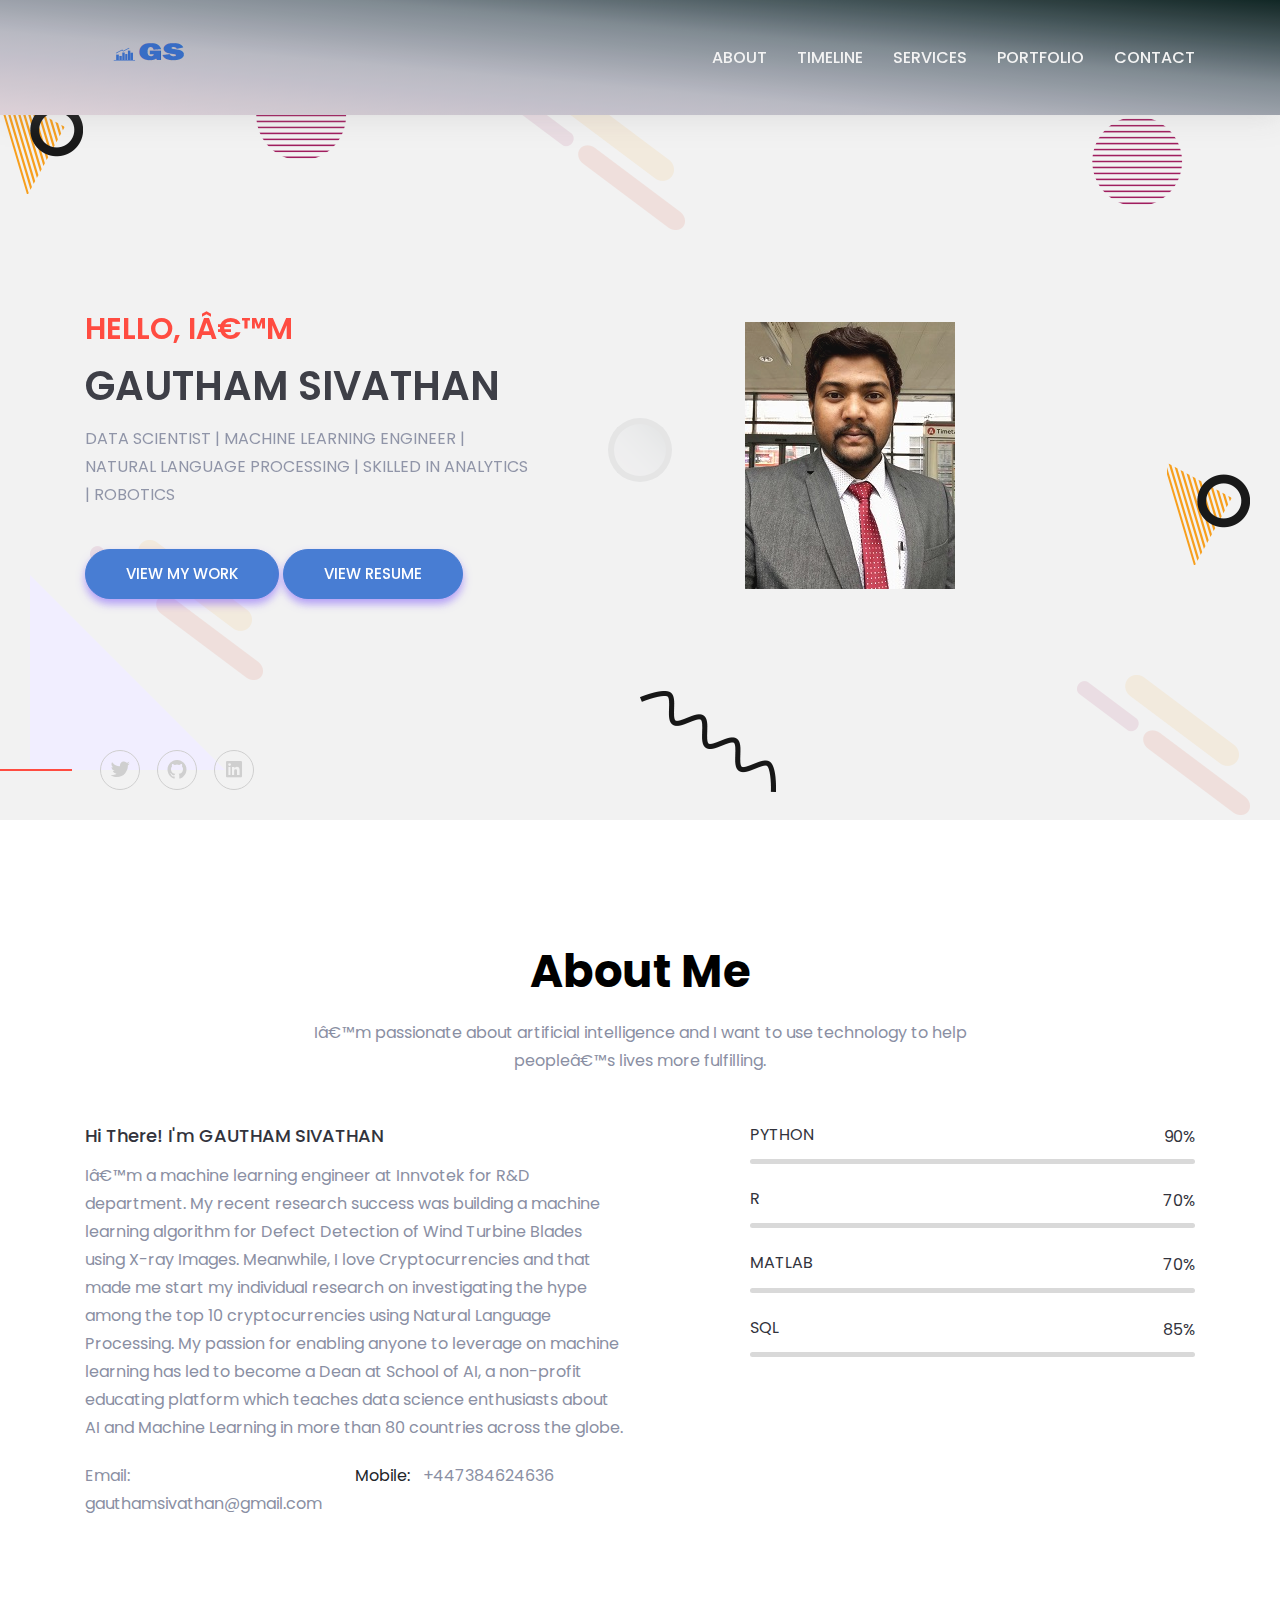
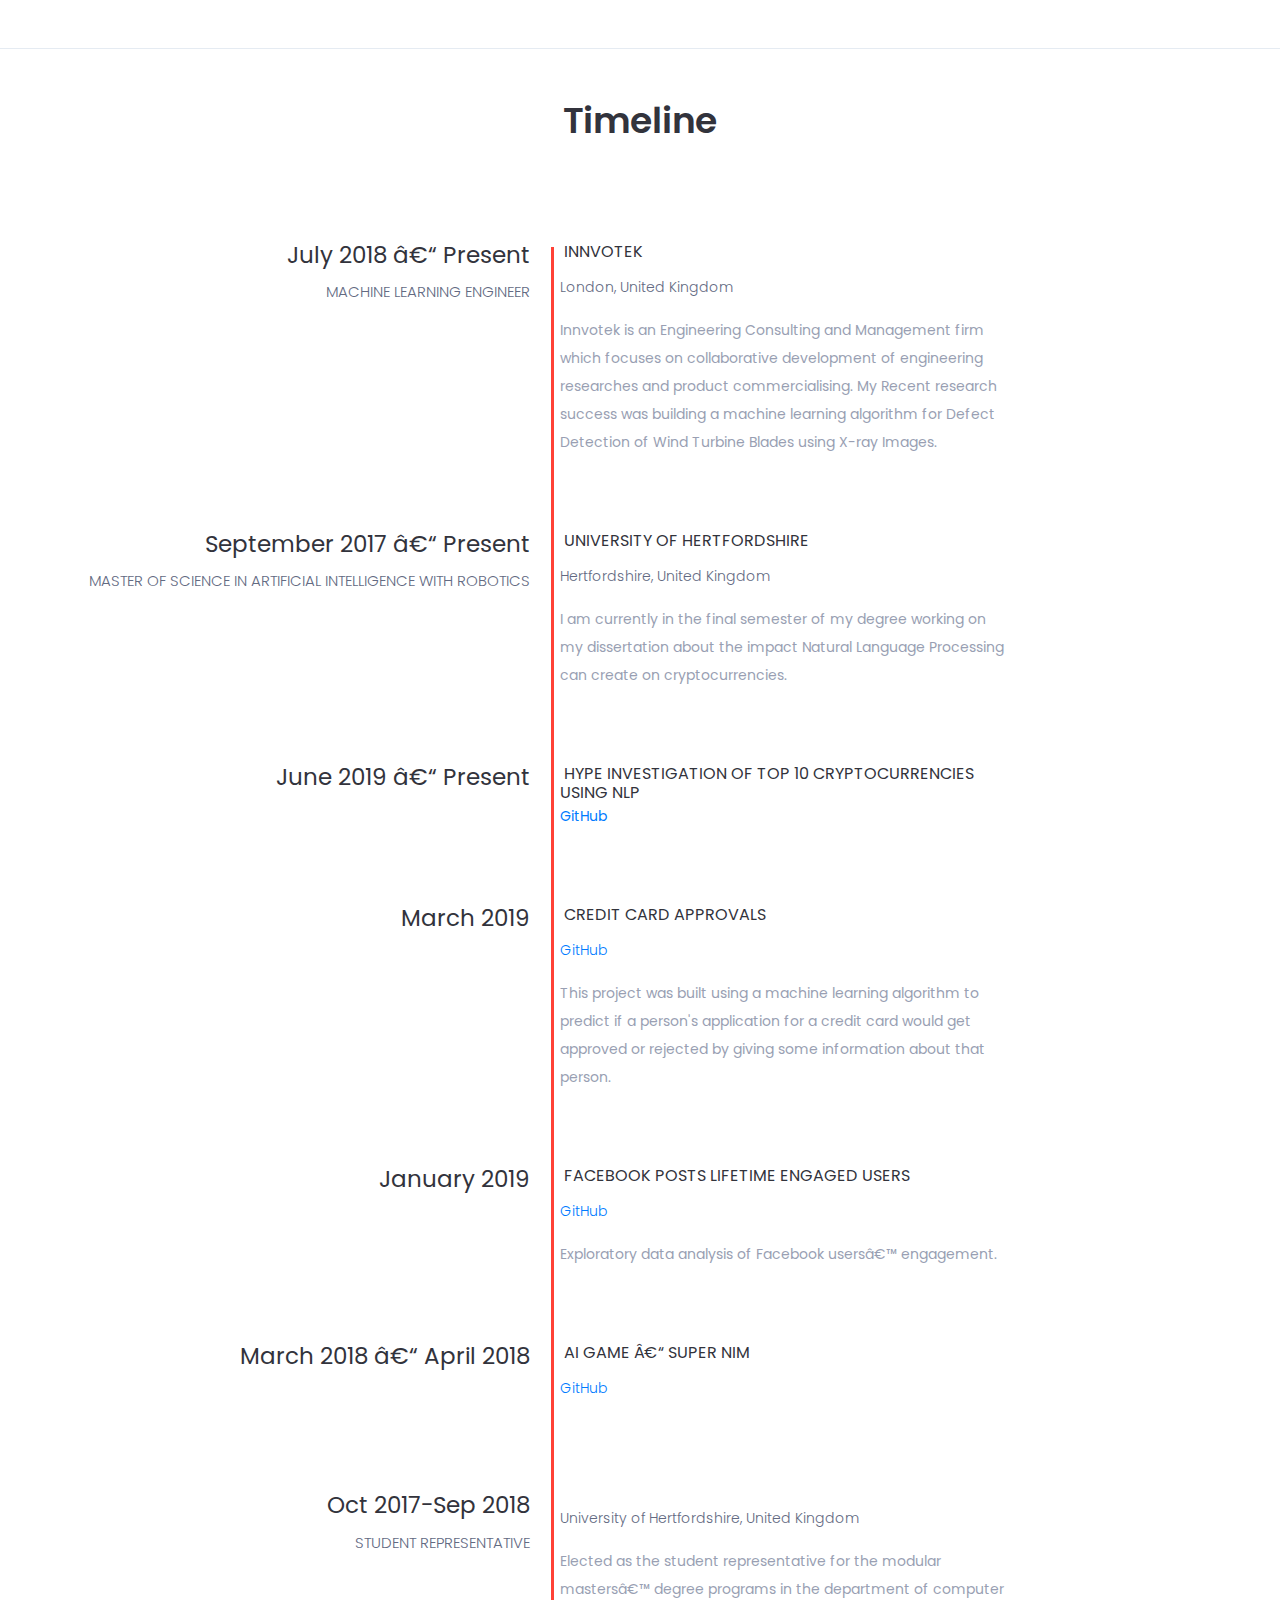
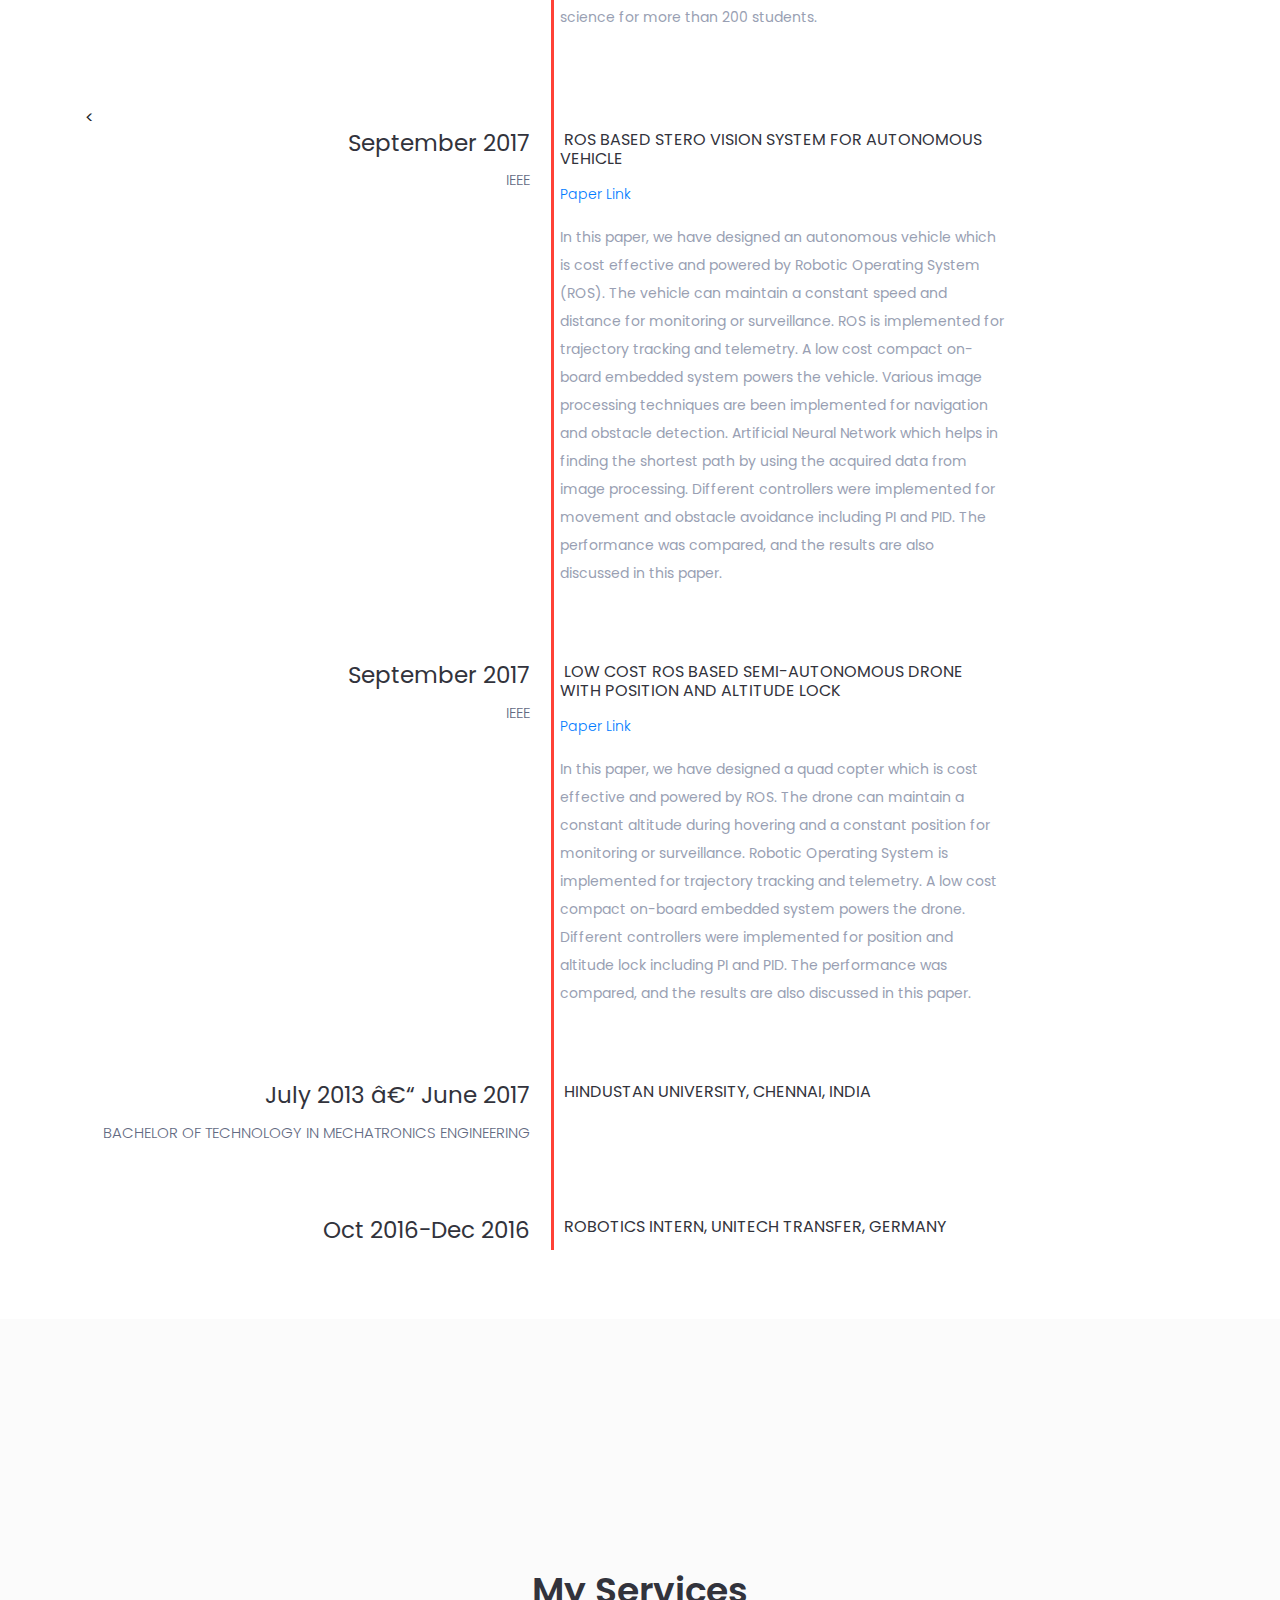
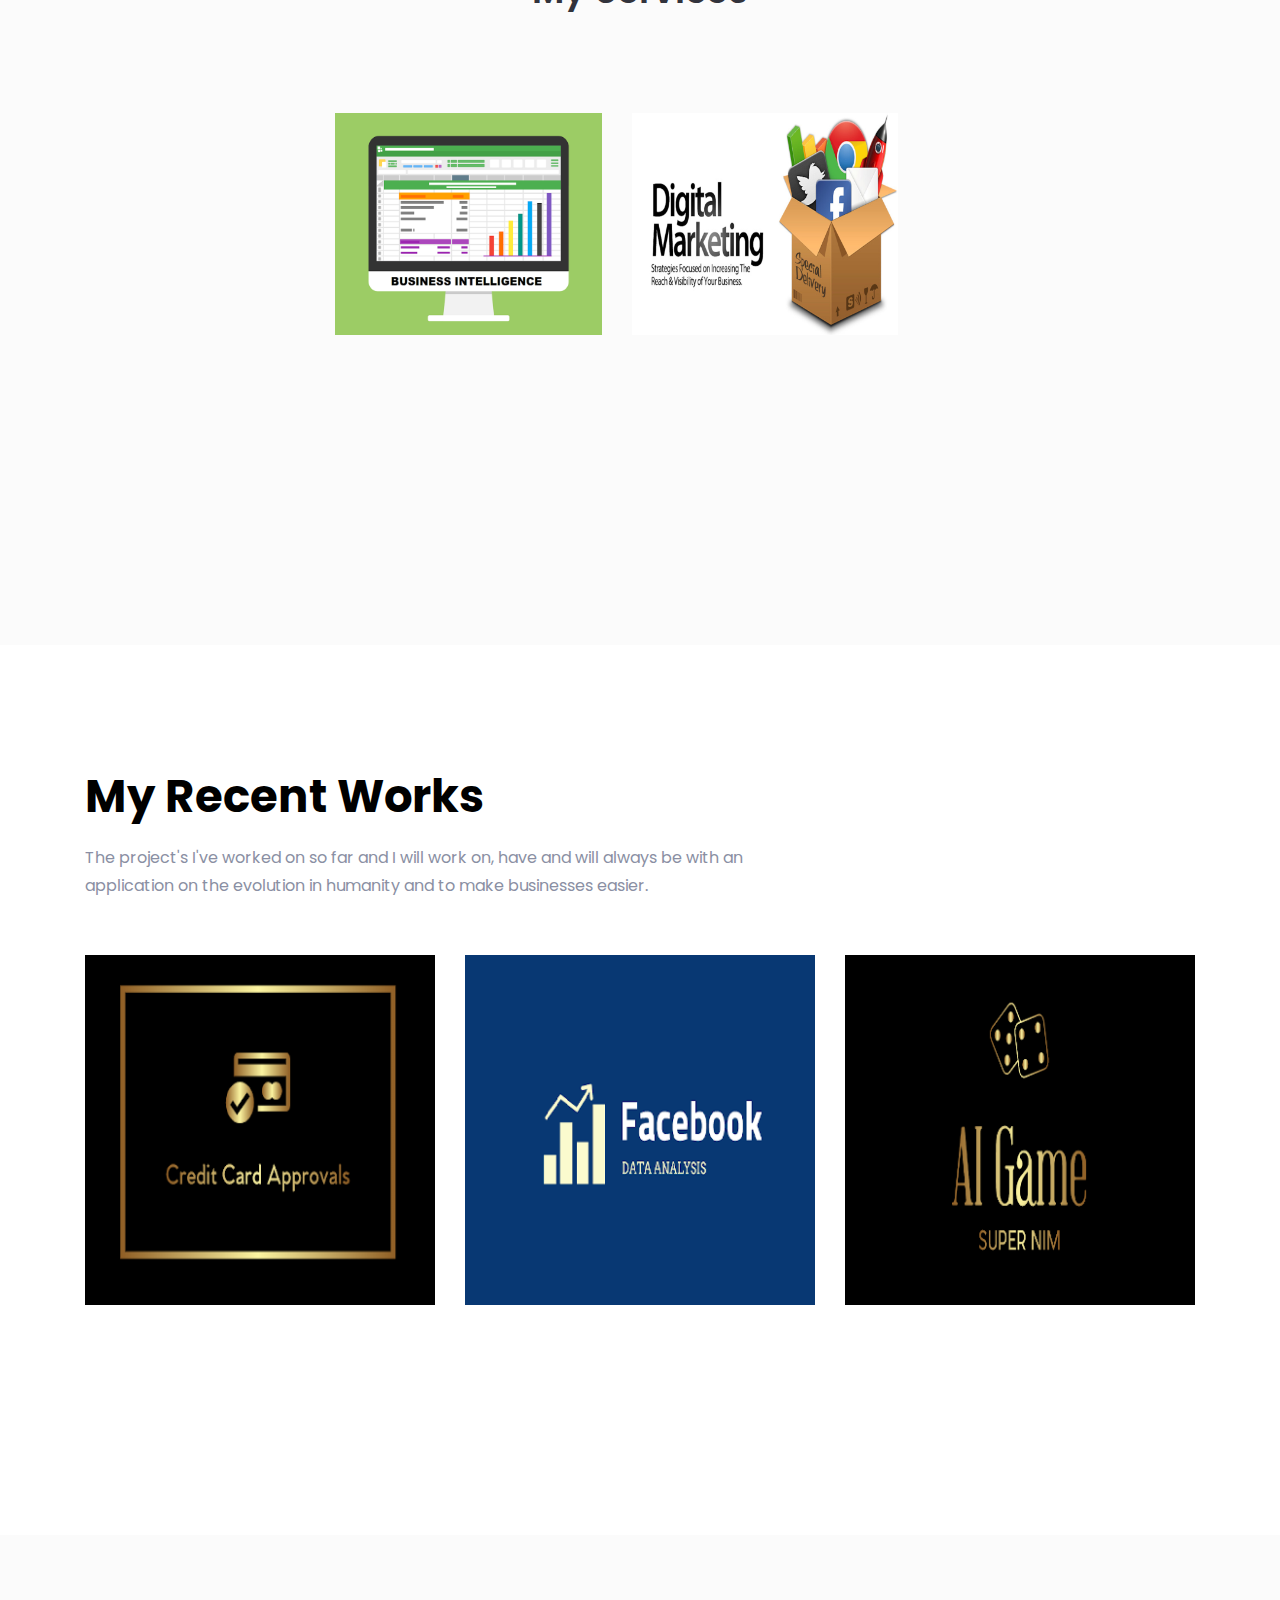
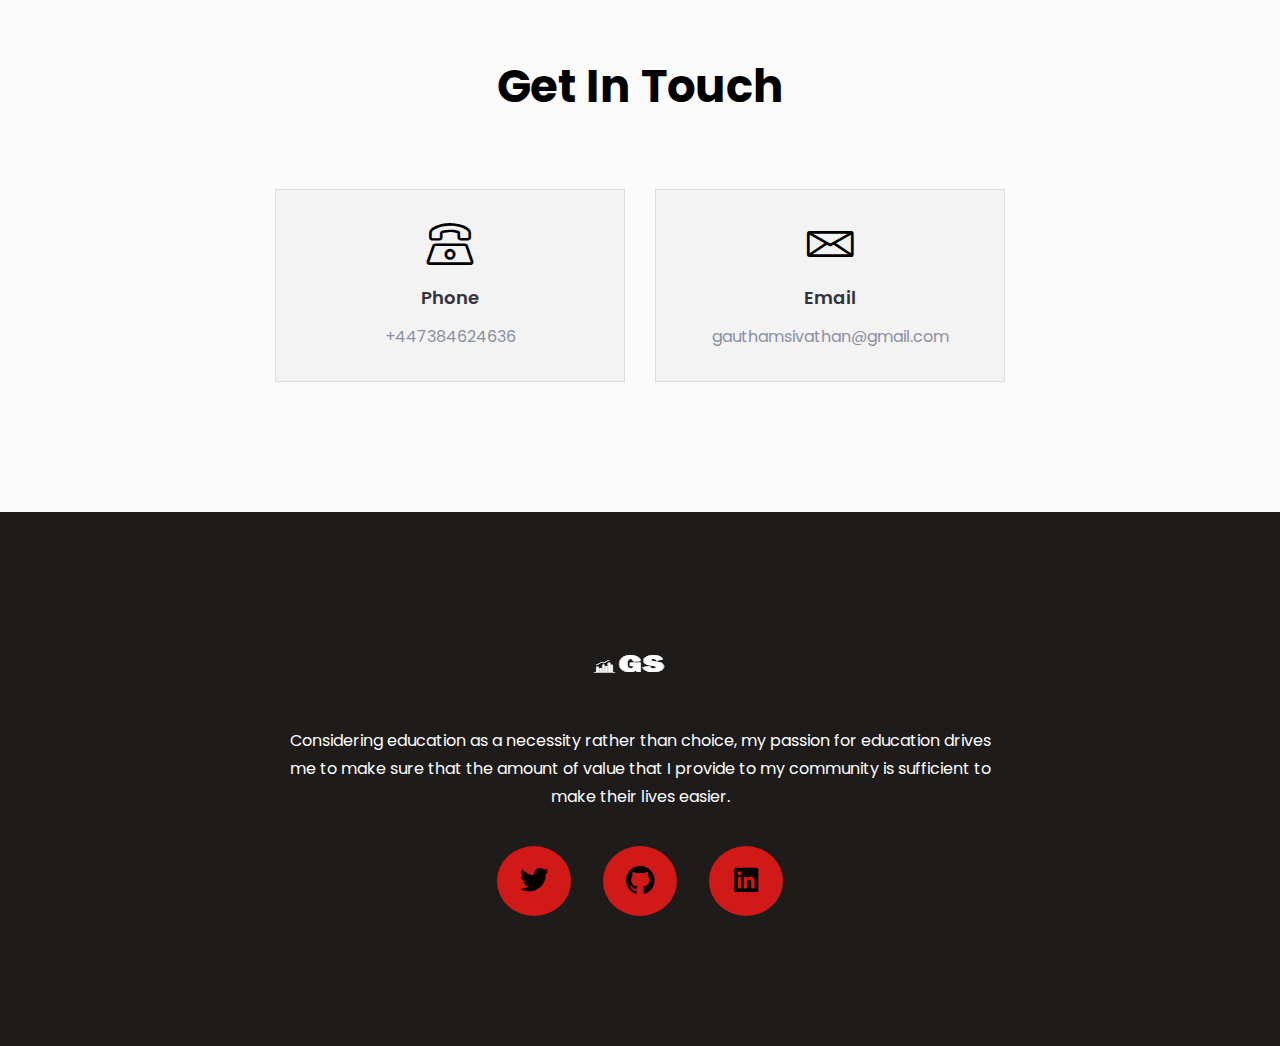
==== commit 970a4f7a: "Update index.html" ====
--- a/index.html
+++ b/index.html
@@ -713,7 +713,7 @@
 
                                 <div class="col-sm-4">
                                     <div class="item">
-                                        <img src="assets/ds.png" alt="portfolio image"/>
+                                        <img src="assets/DS.png" alt="portfolio image"/>
                                         <div class="isotope-overlay">
                                             <a href="hi.html">
                                             Buisness Intelligence Consultant
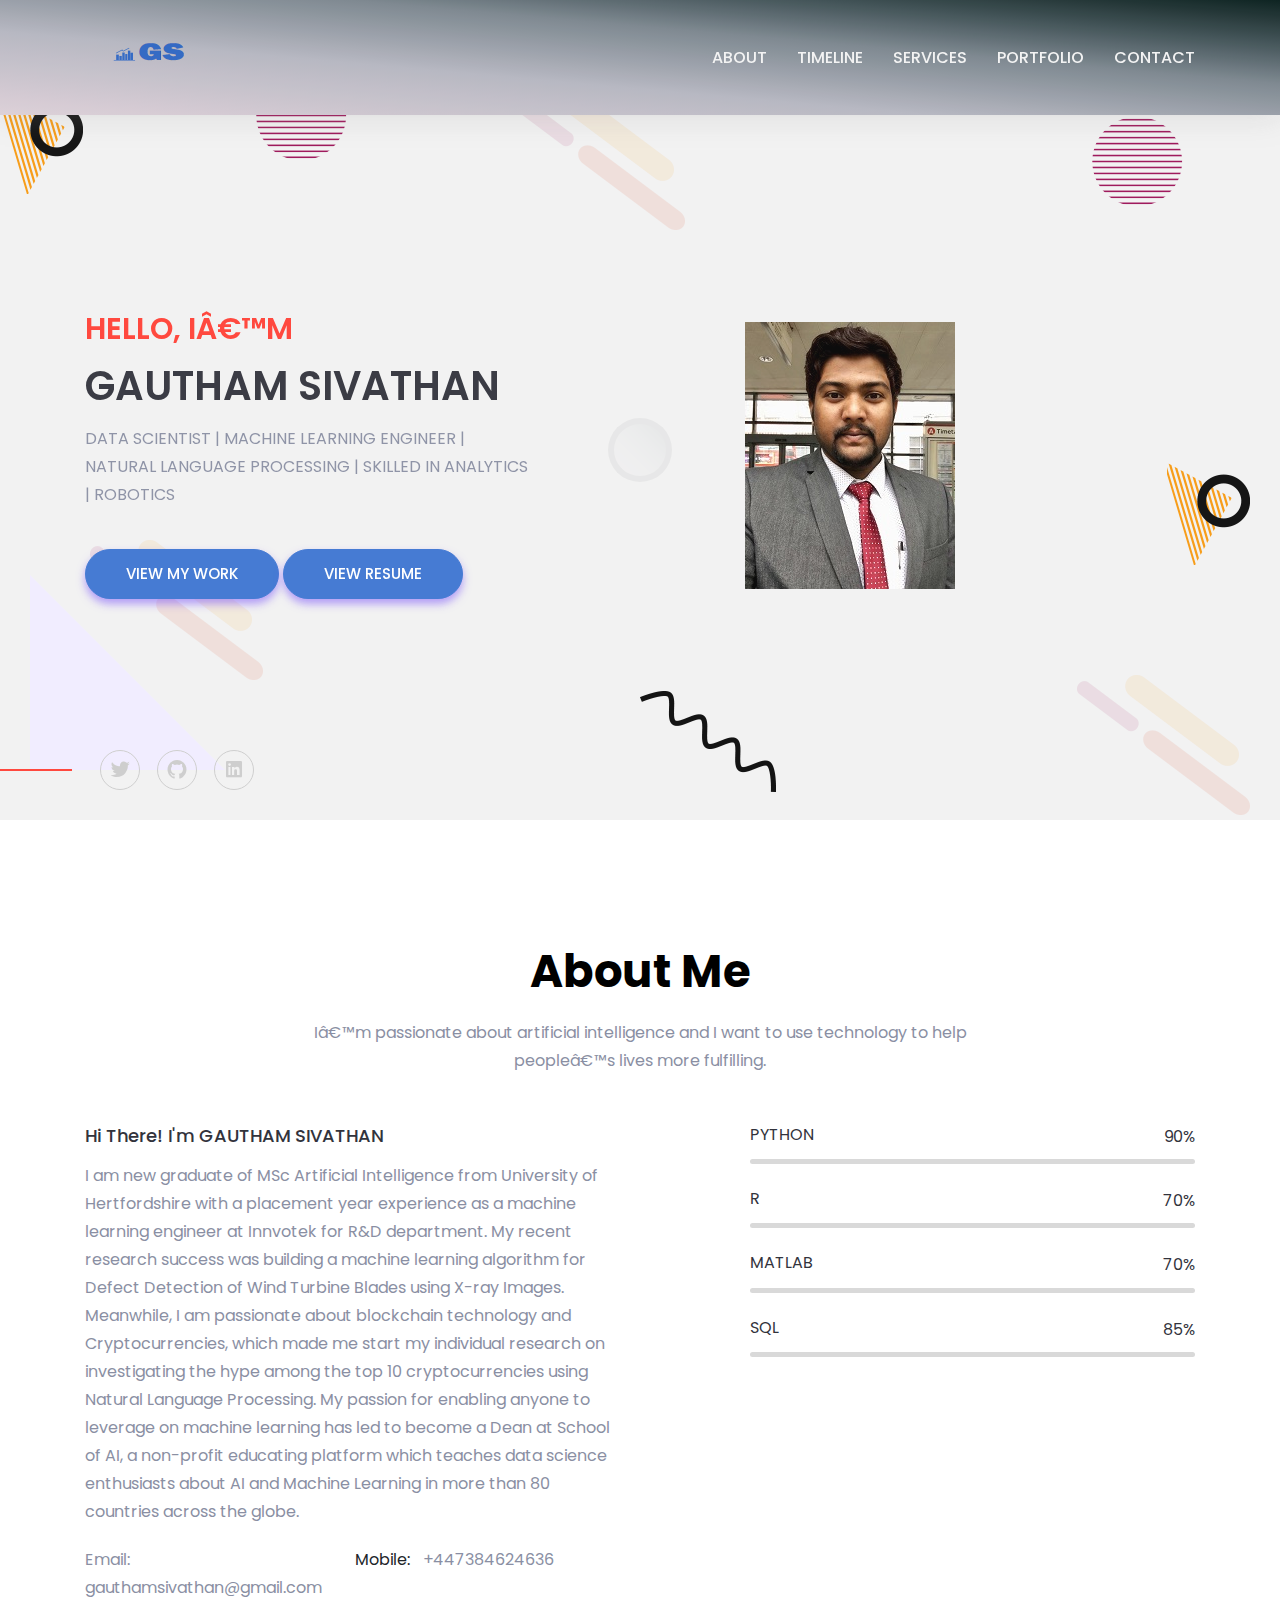
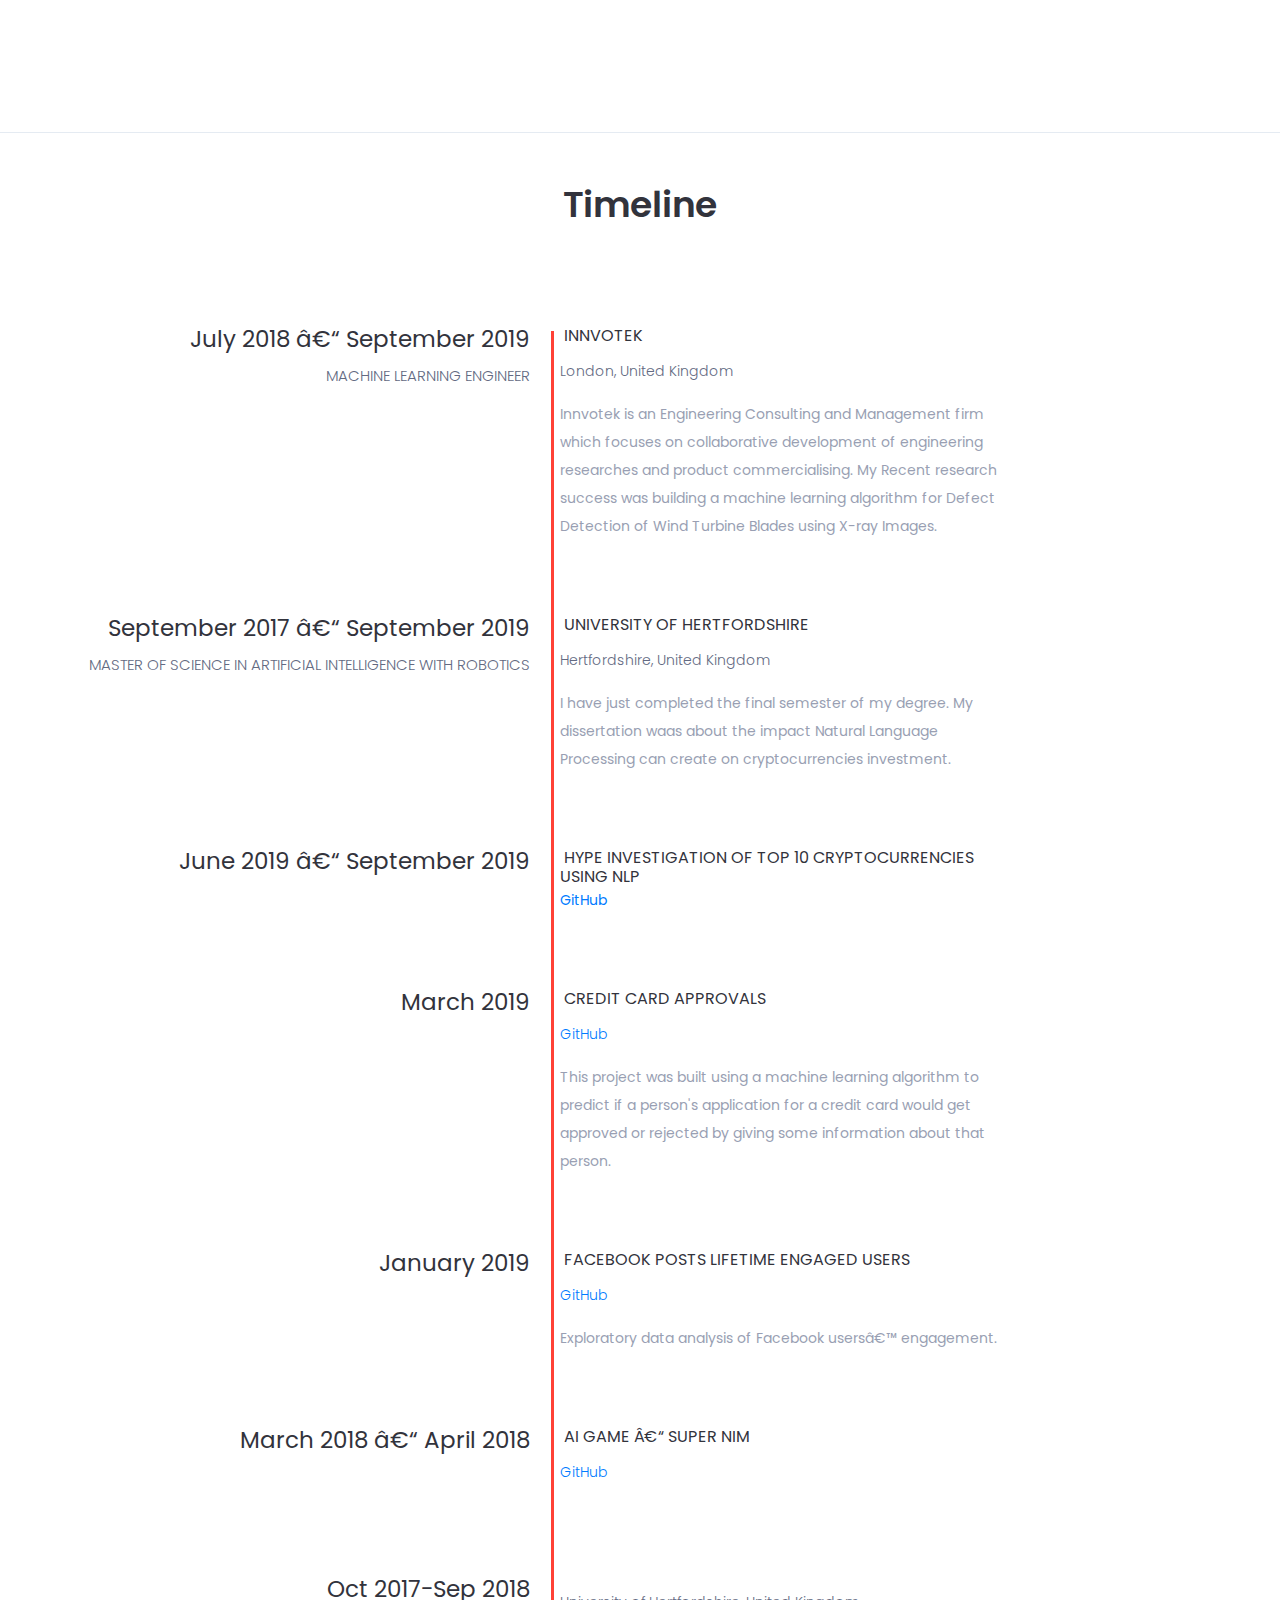
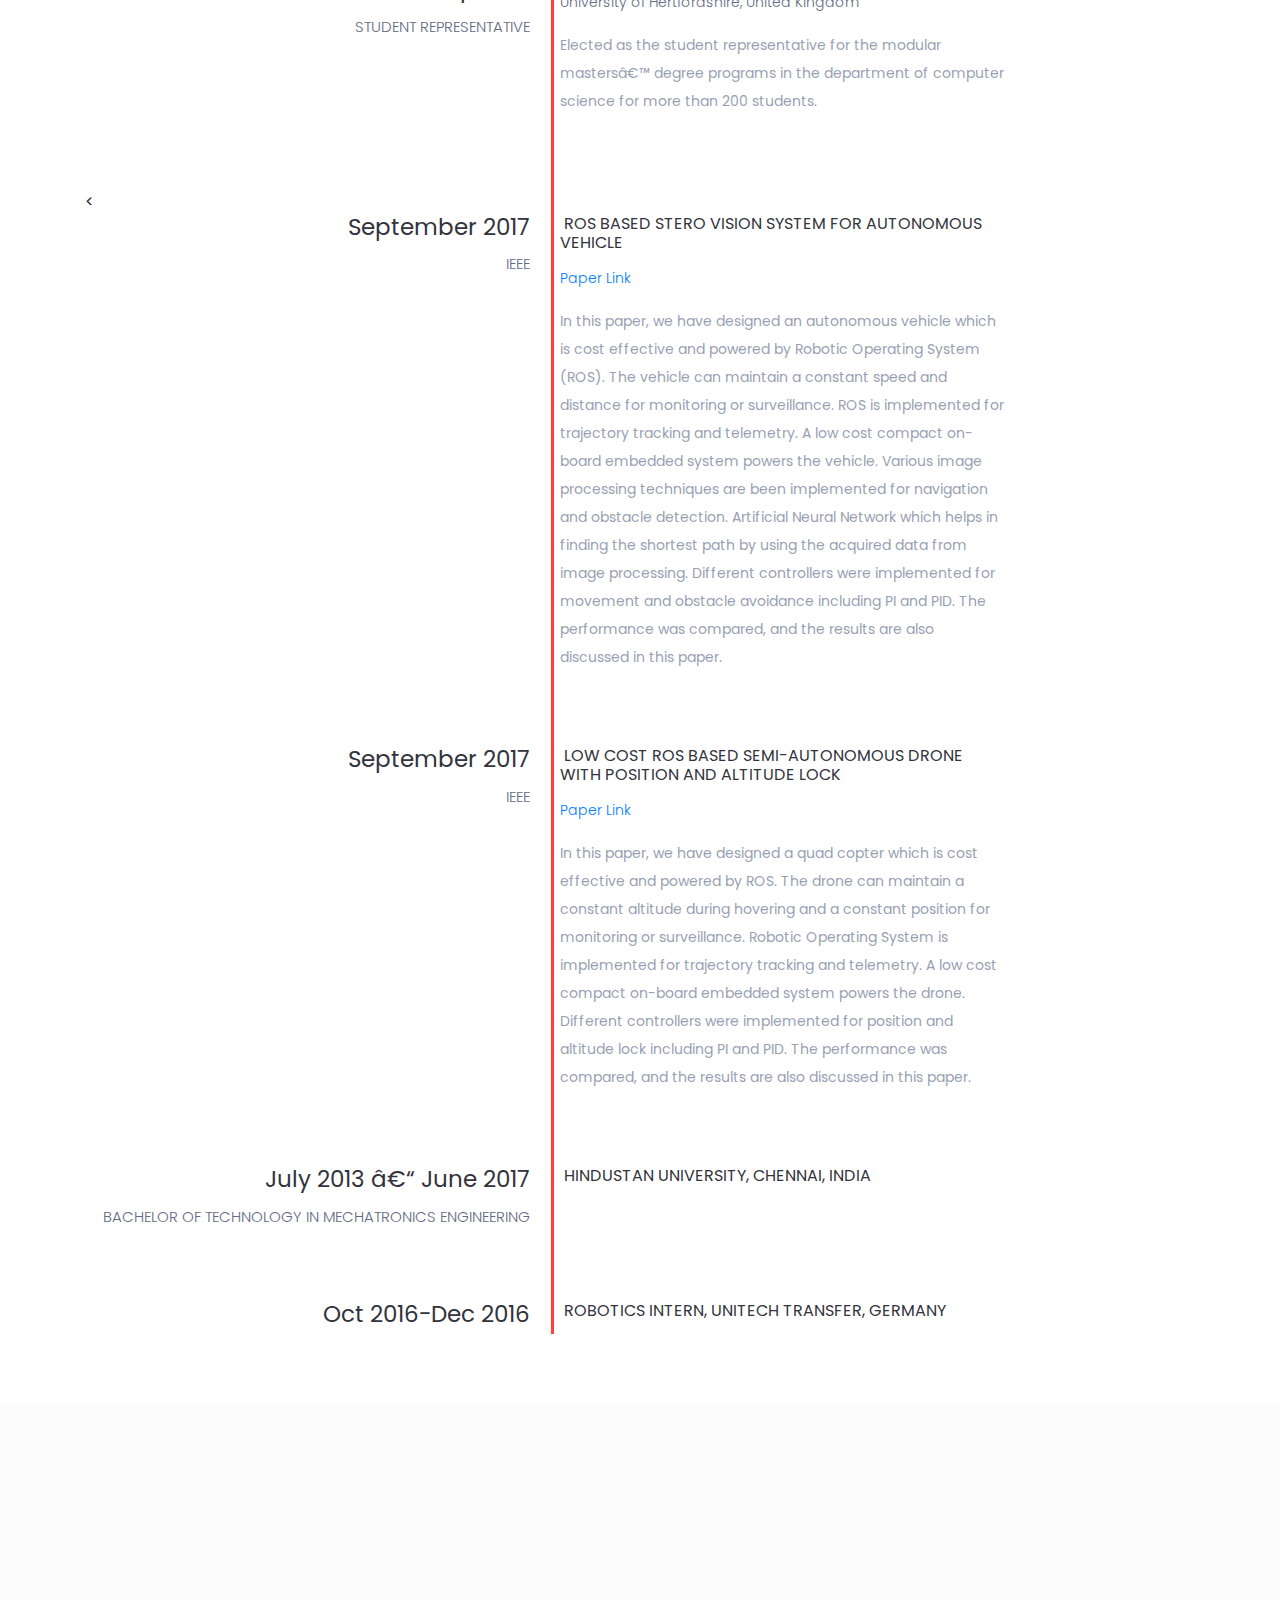
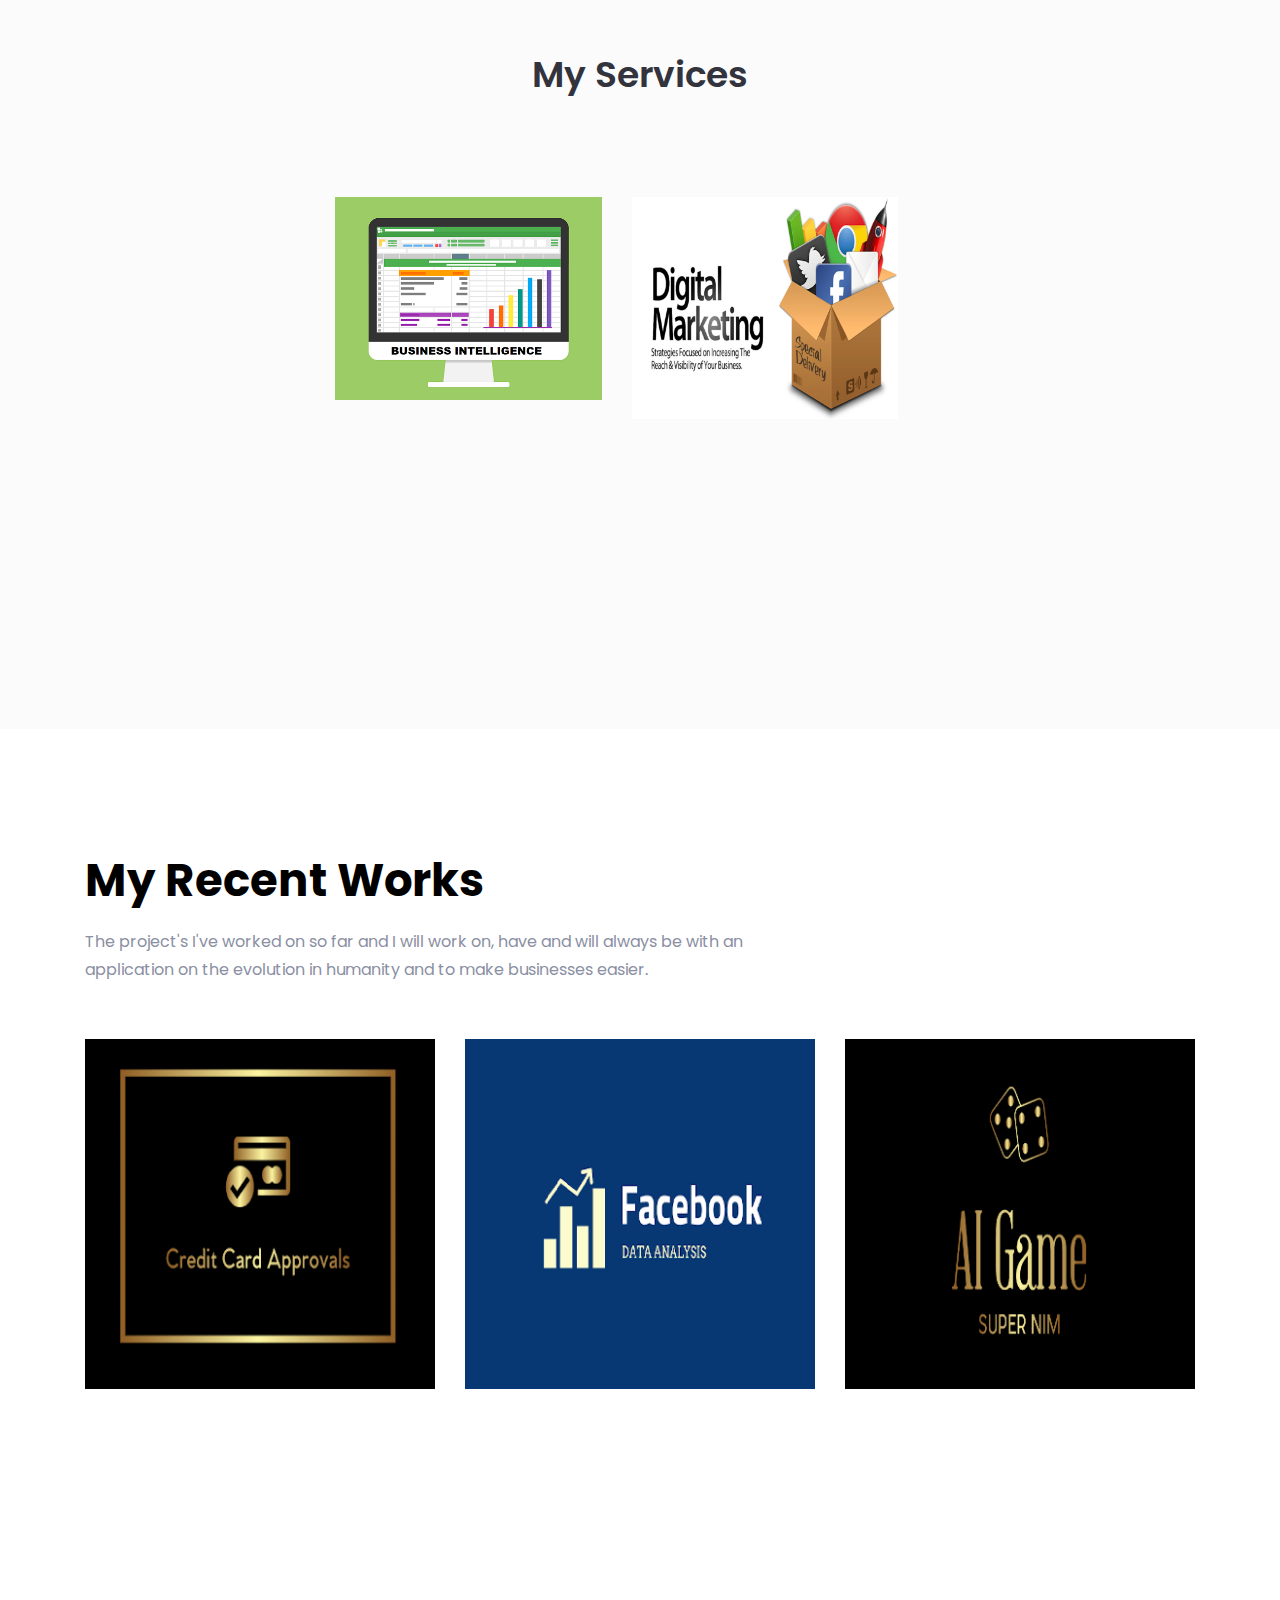
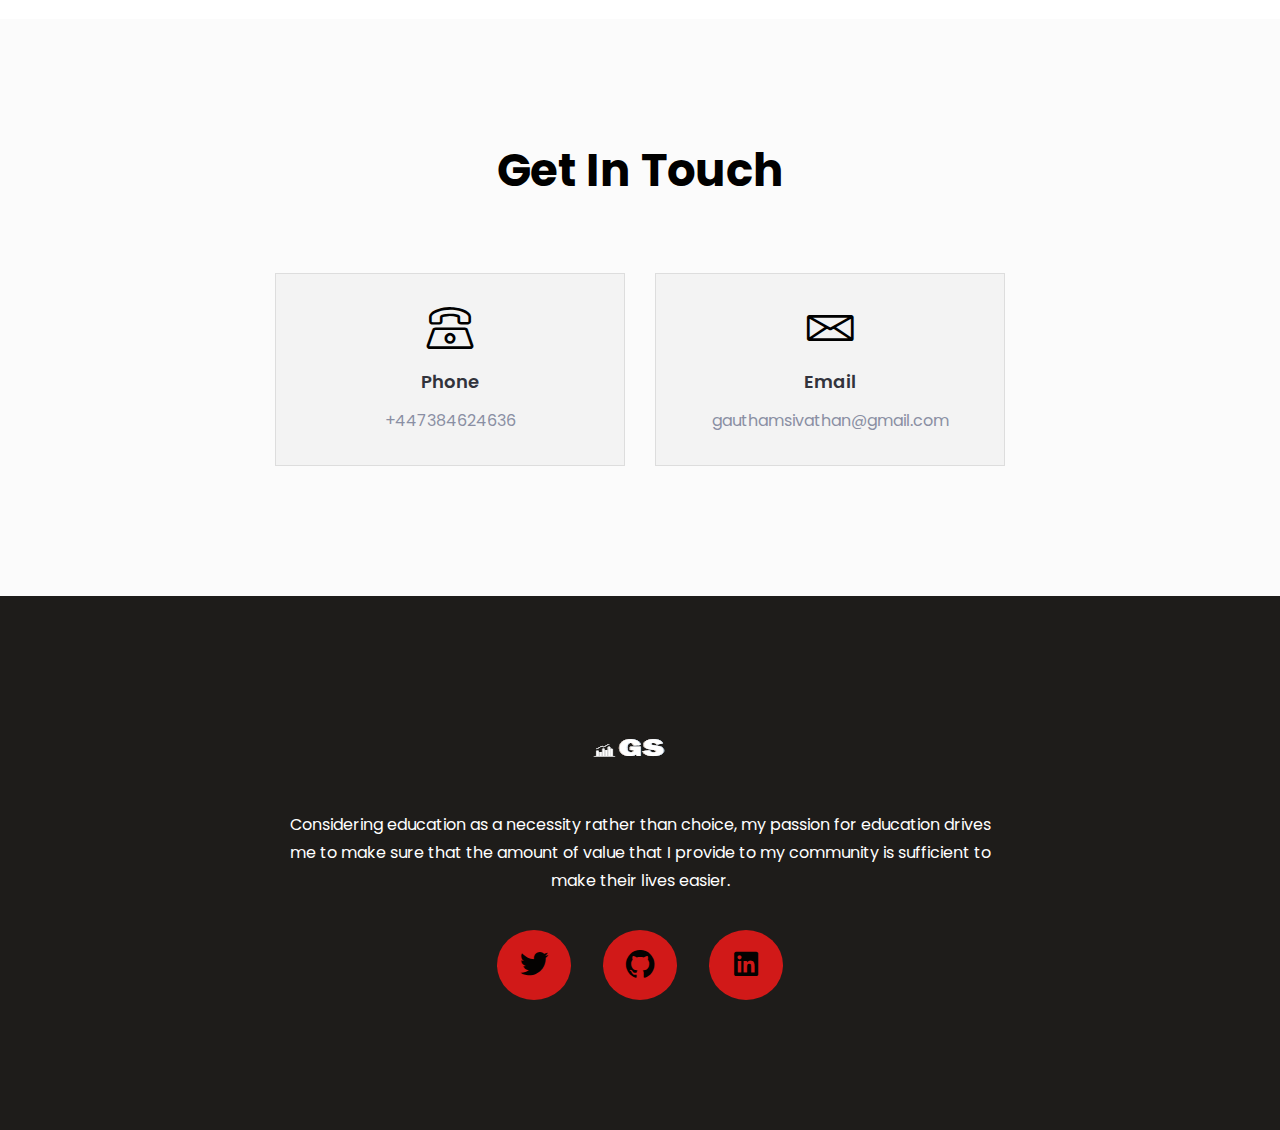
==== commit 37ab1aff: "Update index.html" ====
--- a/index.html
+++ b/index.html
@@ -179,8 +179,8 @@
                 <div class="col-lg-6">
                     <div class="about-content mt-50">
                         <h5 class="about-title">Hi There! I'm GAUTHAM SIVATHAN</h5>
-                        <p>I’m a machine learning engineer at Innvotek for R&D department. My recent research success was building a machine learning algorithm for Defect Detection of Wind Turbine Blades using X-ray Images. 
-Meanwhile, I love Cryptocurrencies and that made me start my individual research on investigating the hype among the top 10 cryptocurrencies using Natural Language Processing. 
+                        <p>I am new graduate of MSc Artificial Intelligence from University of Hertfordshire with a placement year experience as a machine learning engineer at Innvotek for R&D department. My recent research success was building a machine learning algorithm for Defect Detection of Wind Turbine Blades using X-ray Images. 
+Meanwhile, I am passionate about blockchain technology and Cryptocurrencies, which made me start my individual research on investigating the hype among the top 10 cryptocurrencies using Natural Language Processing. 
 My passion for enabling anyone to leverage on machine learning has led to become a Dean at School of AI, a non-profit educating platform which teaches data science enthusiasts about AI and Machine Learning in more than 80 countries across the globe.
 </p>
                         <ul class="clearfix">
@@ -305,7 +305,7 @@
                                         <div class="row">
                                             <div class="col-md-5">
                                                 <div class="Timeline-time text-right">
-                                                    <h2>July 2018 – Present</h2>
+                                                    <h2>July 2018 – September 2019</h2>
                                                     <h3>Machine Learning Engineer</h3>
                                                 </div><!--/.Timeline-time-->
                                             </div><!--/.col-->
@@ -336,7 +336,7 @@
                                         <div class="row">
                                             <div class="col-md-5">
                                                 <div class="Timeline-time text-right">
-                                                    <h2>September 2017 – Present</h2>
+                                                    <h2>September 2017 – September 2019</h2>
                                                     <h3>Master of Science in Artificial Intelligence with Robotics</h3>
                                                 </div><!--/.Timeline-time-->
                                             </div><!--/.col-->
@@ -351,7 +351,7 @@
                                                         </h4>
                                                         <h5>Hertfordshire, United Kingdom</h5>
                                                         <p class="description">
-                                                            I am currently in the final semester of my degree working on my dissertation about the impact Natural Language Processing can create on cryptocurrencies.  
+                                                            I have just completed the final semester of my degree. My dissertation waas about the impact Natural Language Processing can create on cryptocurrencies investment.  
                                                         </p>
                                                     </div><!--/.timeline-content-->
                                                 </div><!--/.timeline-->
@@ -364,7 +364,7 @@
                                         <div class="row">
                                             <div class="col-md-5">
                                                 <div class="Timeline-time text-right">
-                                                    <h2>June 2019 – Present</h2>
+                                                    <h2>June 2019 – September 2019 </h2>
                                                     <!-- <h3>Hype Investigation of Top 10 Cryptocurrencies using NLP</h3> -->
                                                 </div><!--/.Timeline-time-->
                                             </div><!--/.col-->
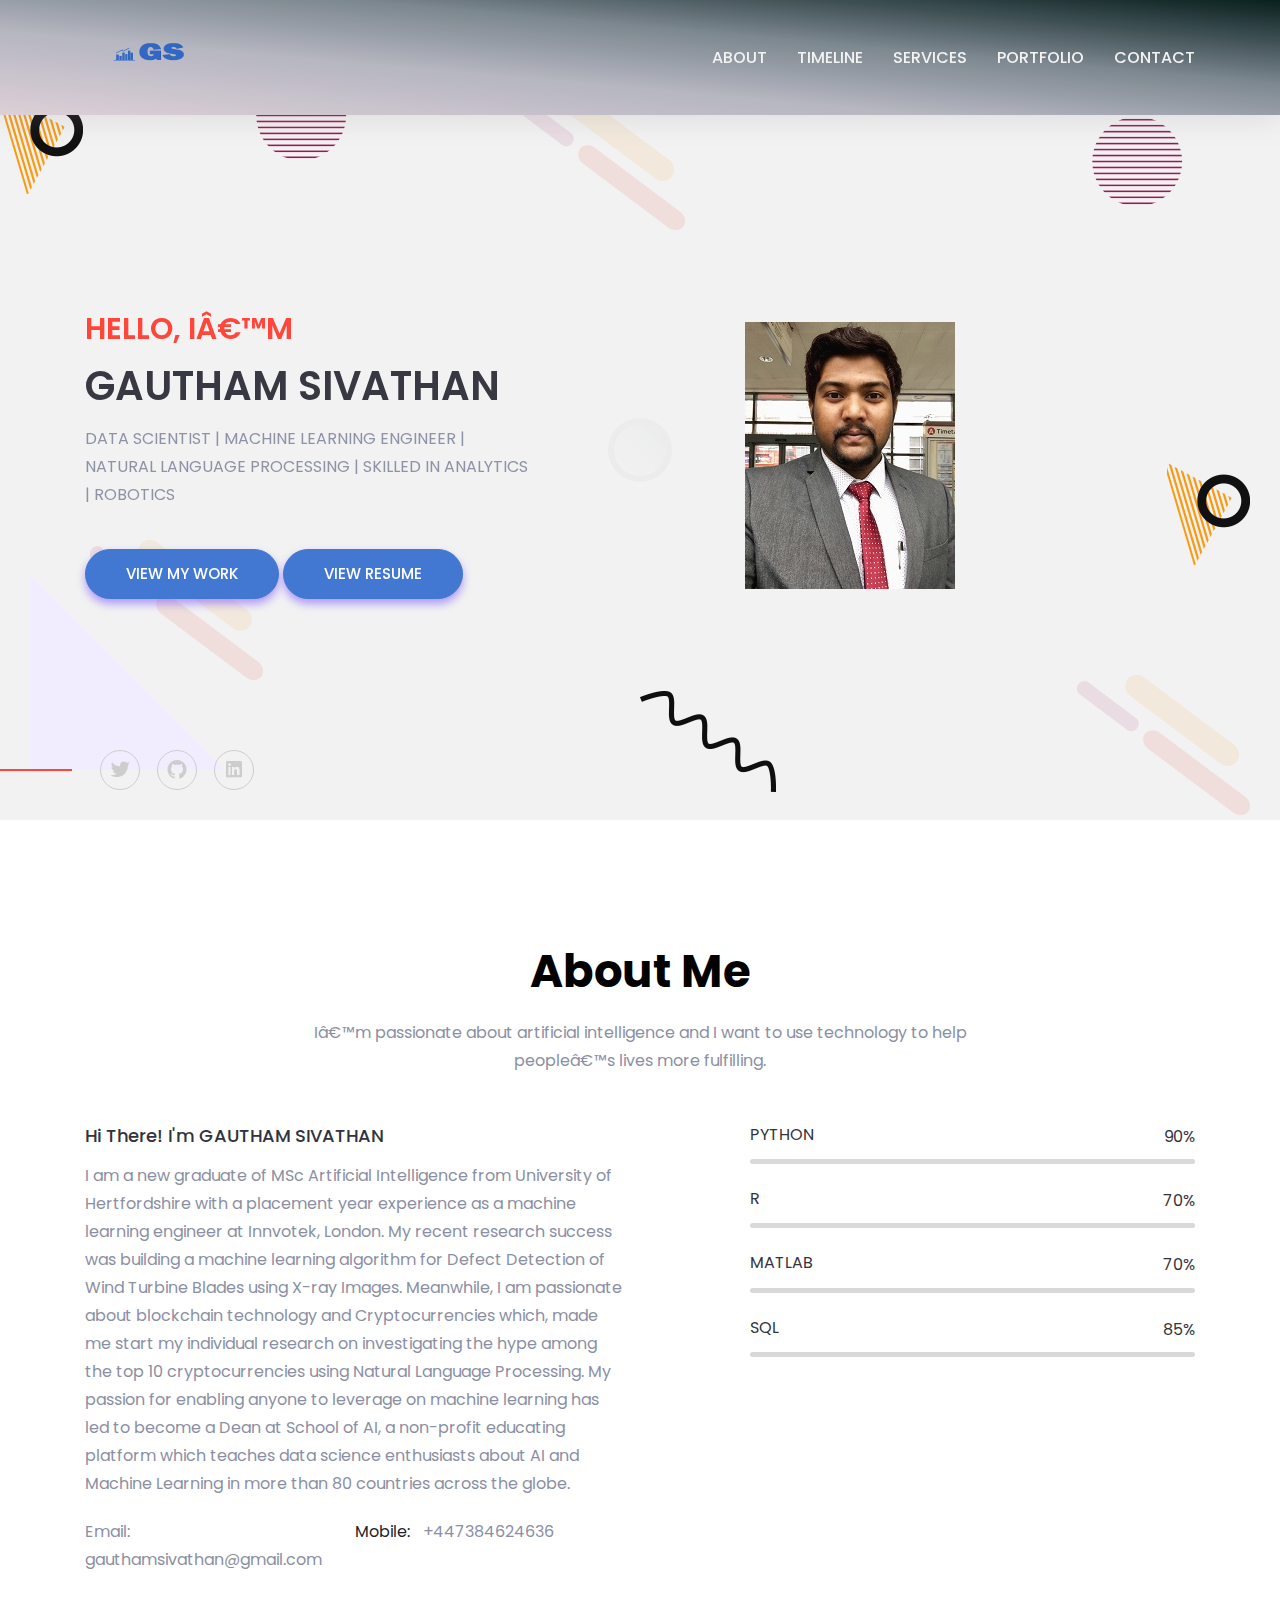
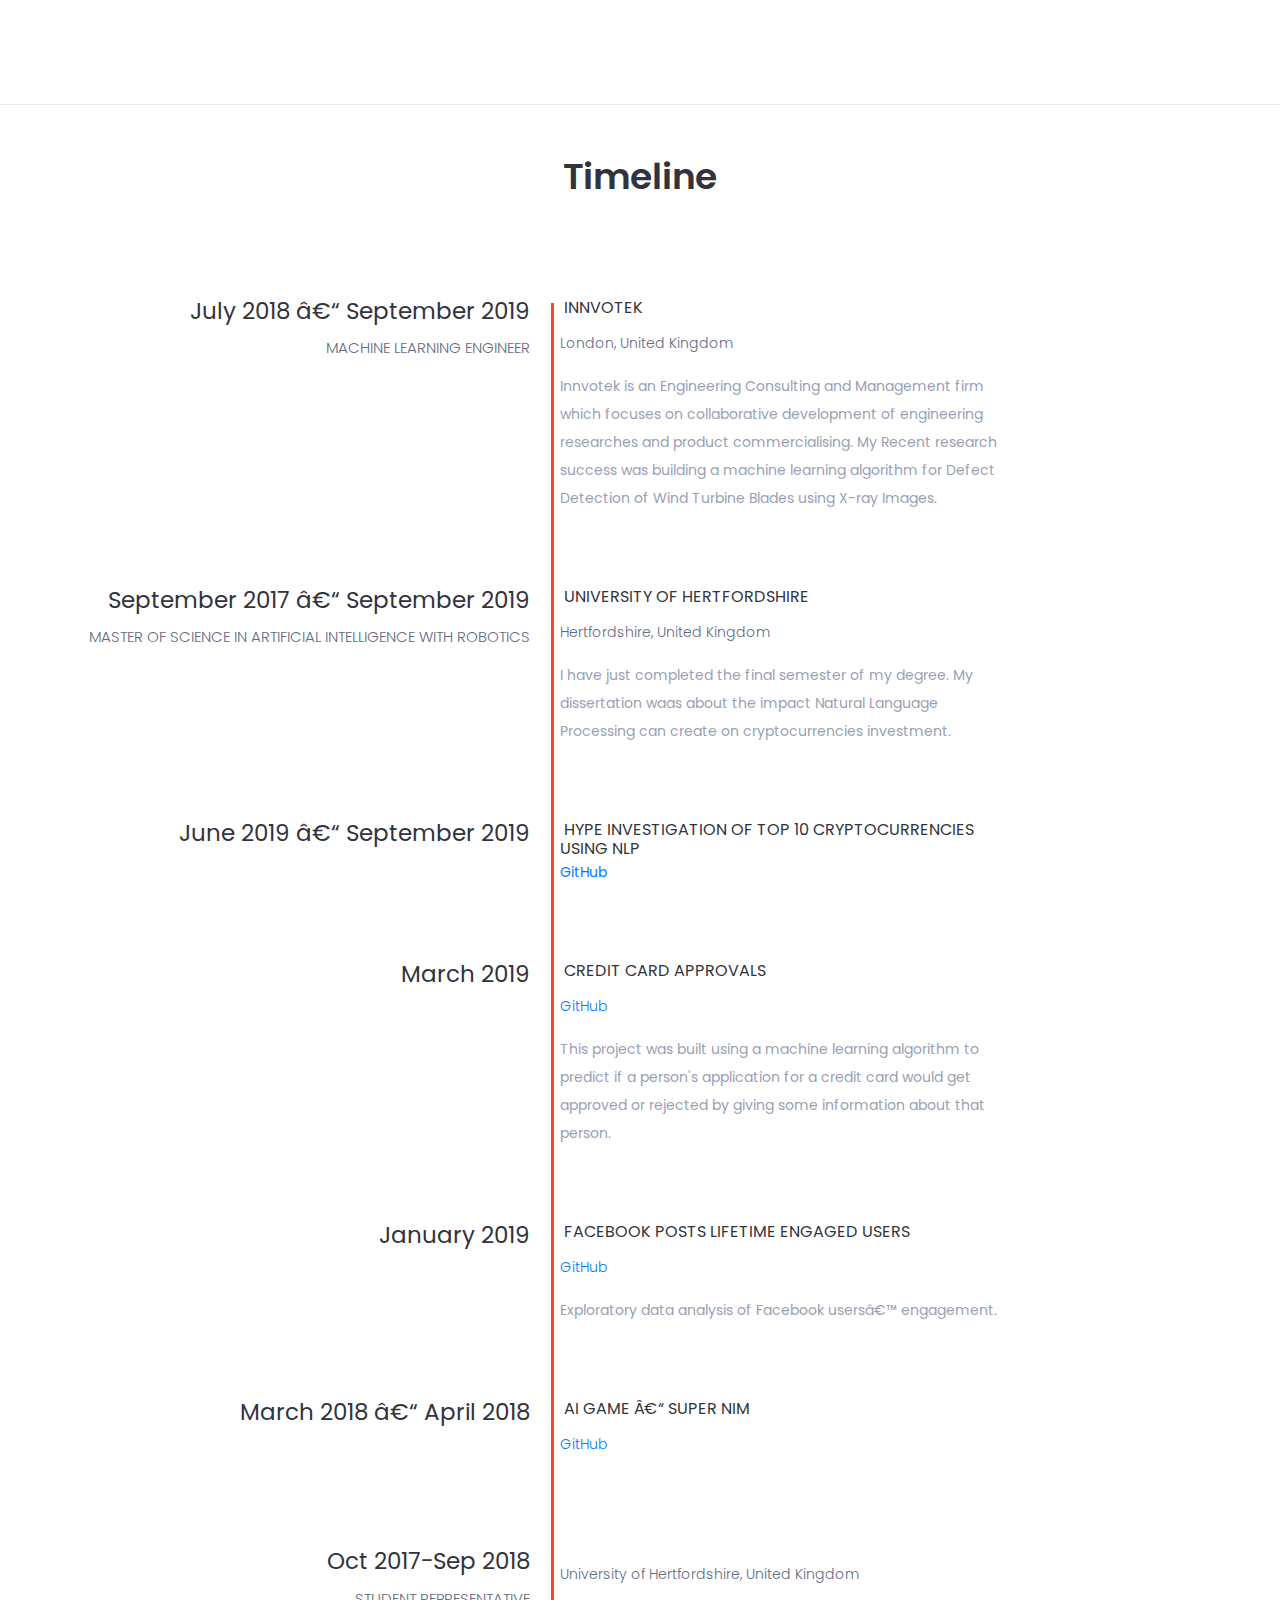
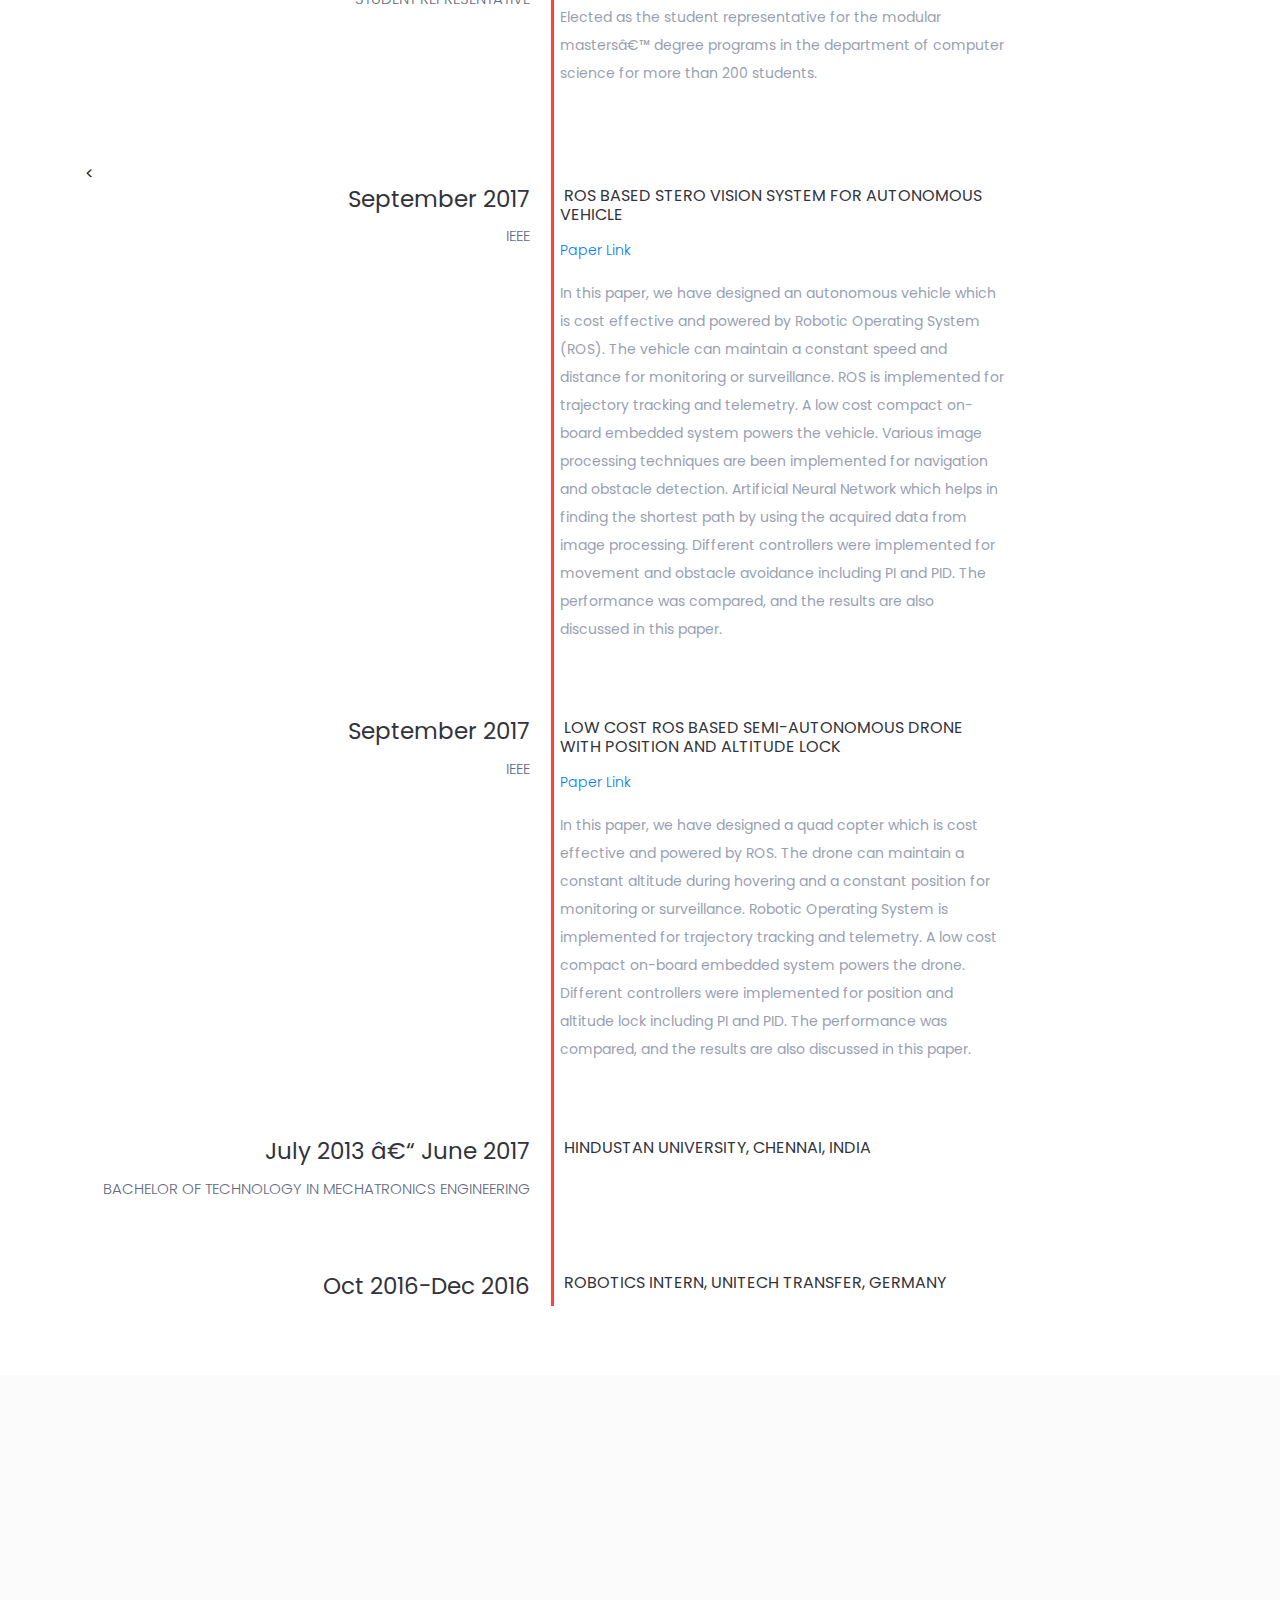
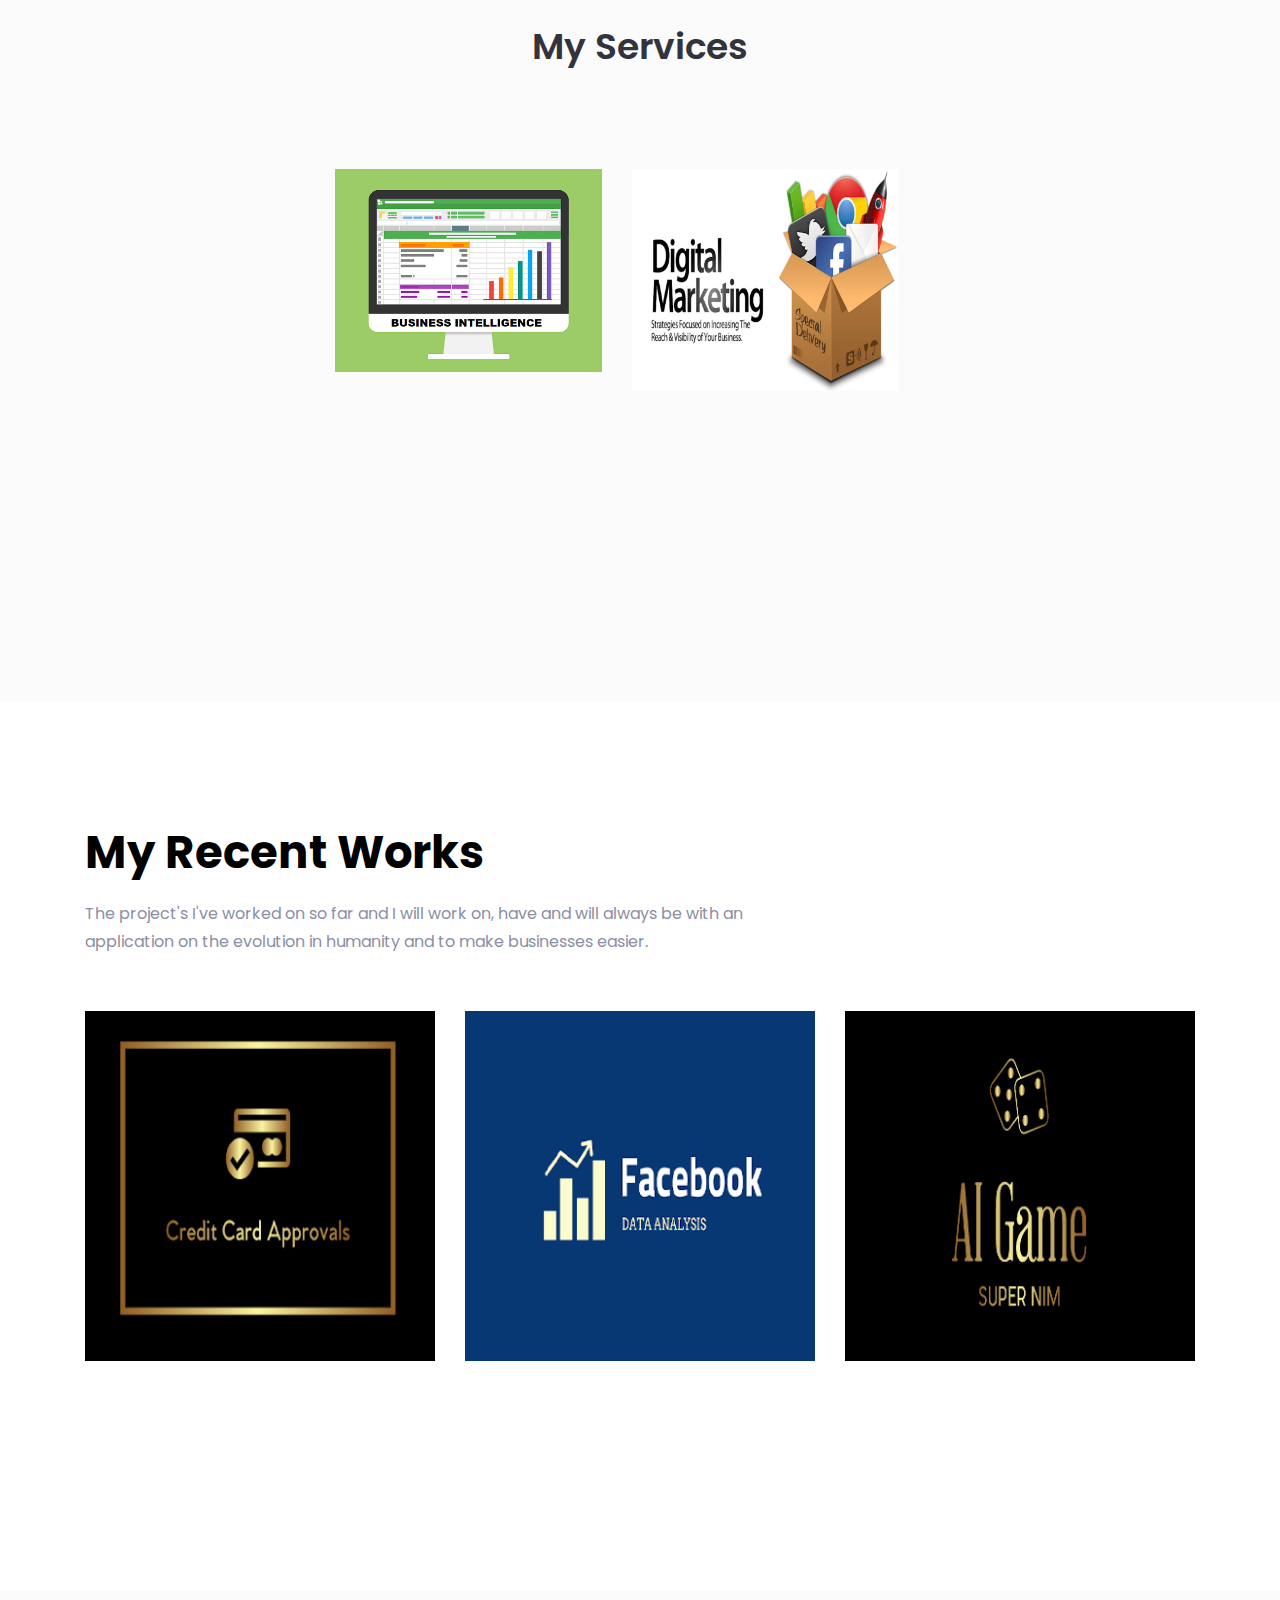
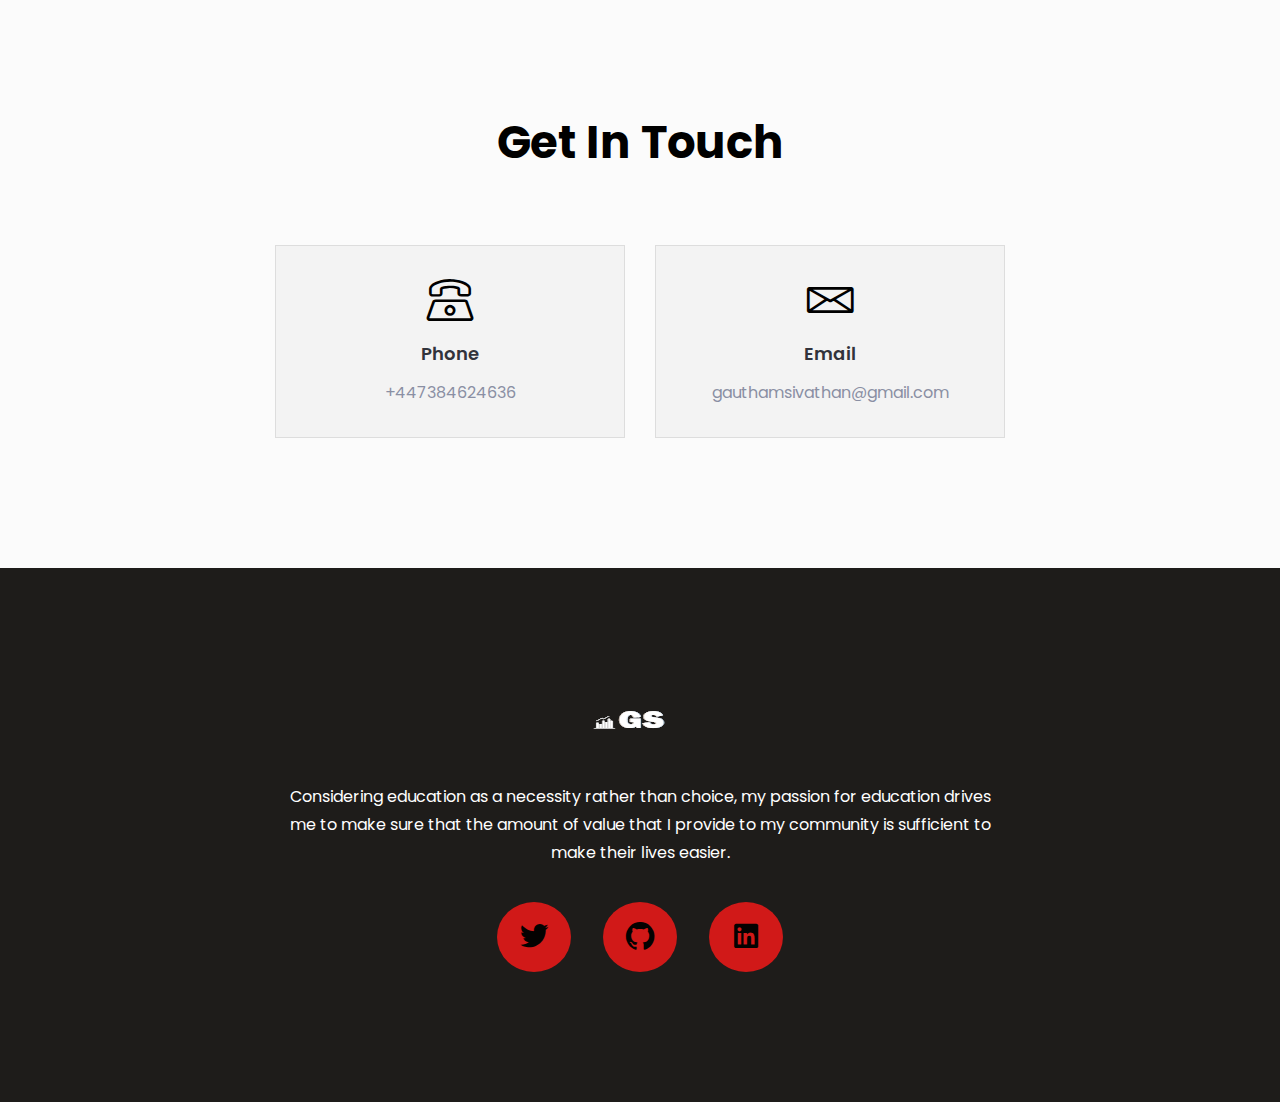
==== commit 95a2bbae: "Update index.html" ====
--- a/index.html
+++ b/index.html
@@ -179,8 +179,8 @@
                 <div class="col-lg-6">
                     <div class="about-content mt-50">
                         <h5 class="about-title">Hi There! I'm GAUTHAM SIVATHAN</h5>
-                        <p>I am new graduate of MSc Artificial Intelligence from University of Hertfordshire with a placement year experience as a machine learning engineer at Innvotek for R&D department. My recent research success was building a machine learning algorithm for Defect Detection of Wind Turbine Blades using X-ray Images. 
-Meanwhile, I am passionate about blockchain technology and Cryptocurrencies, which made me start my individual research on investigating the hype among the top 10 cryptocurrencies using Natural Language Processing. 
+                        <p>I am a new graduate of MSc Artificial Intelligence from University of Hertfordshire with a placement year experience as a machine learning engineer at Innvotek, London. My recent research success was building a machine learning algorithm for Defect Detection of Wind Turbine Blades using X-ray Images. 
+Meanwhile, I am passionate about blockchain technology and Cryptocurrencies which, made me start my individual research on investigating the hype among the top 10 cryptocurrencies using Natural Language Processing. 
 My passion for enabling anyone to leverage on machine learning has led to become a Dean at School of AI, a non-profit educating platform which teaches data science enthusiasts about AI and Machine Learning in more than 80 countries across the globe.
 </p>
                         <ul class="clearfix">
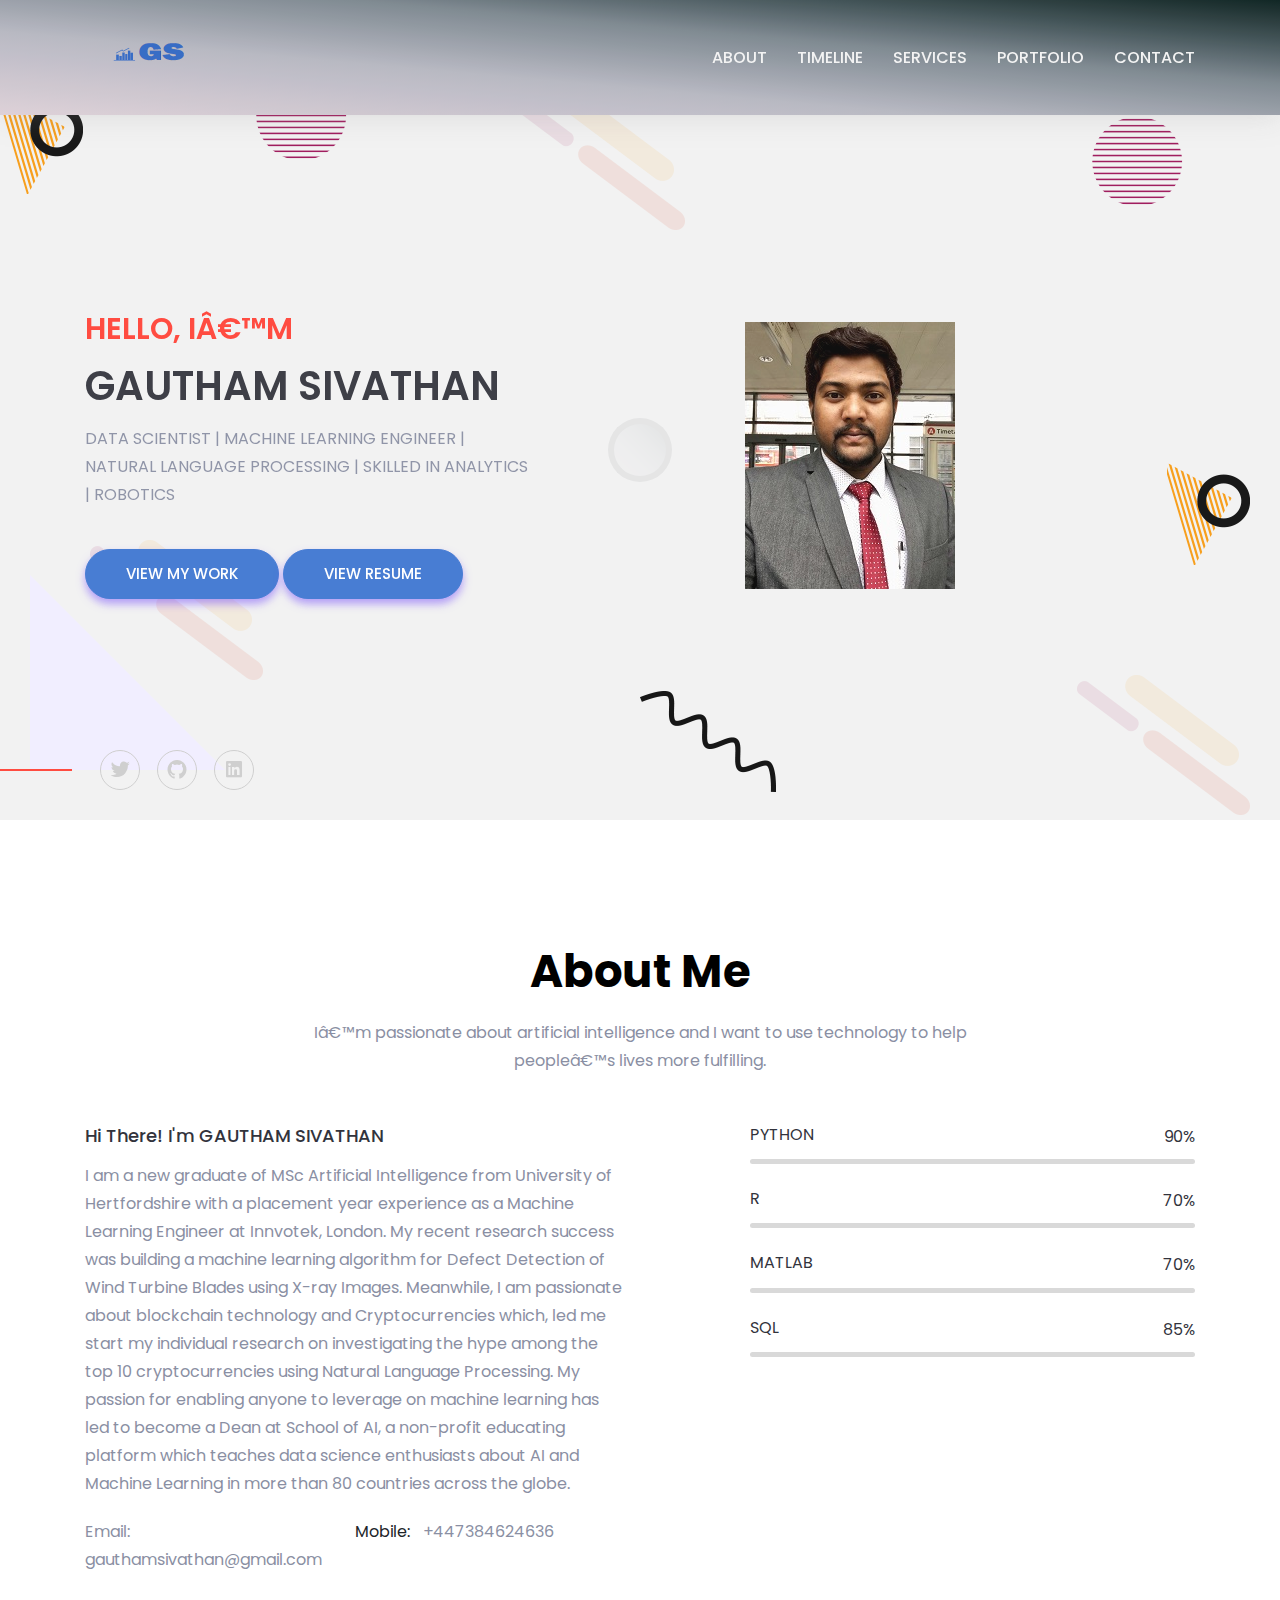
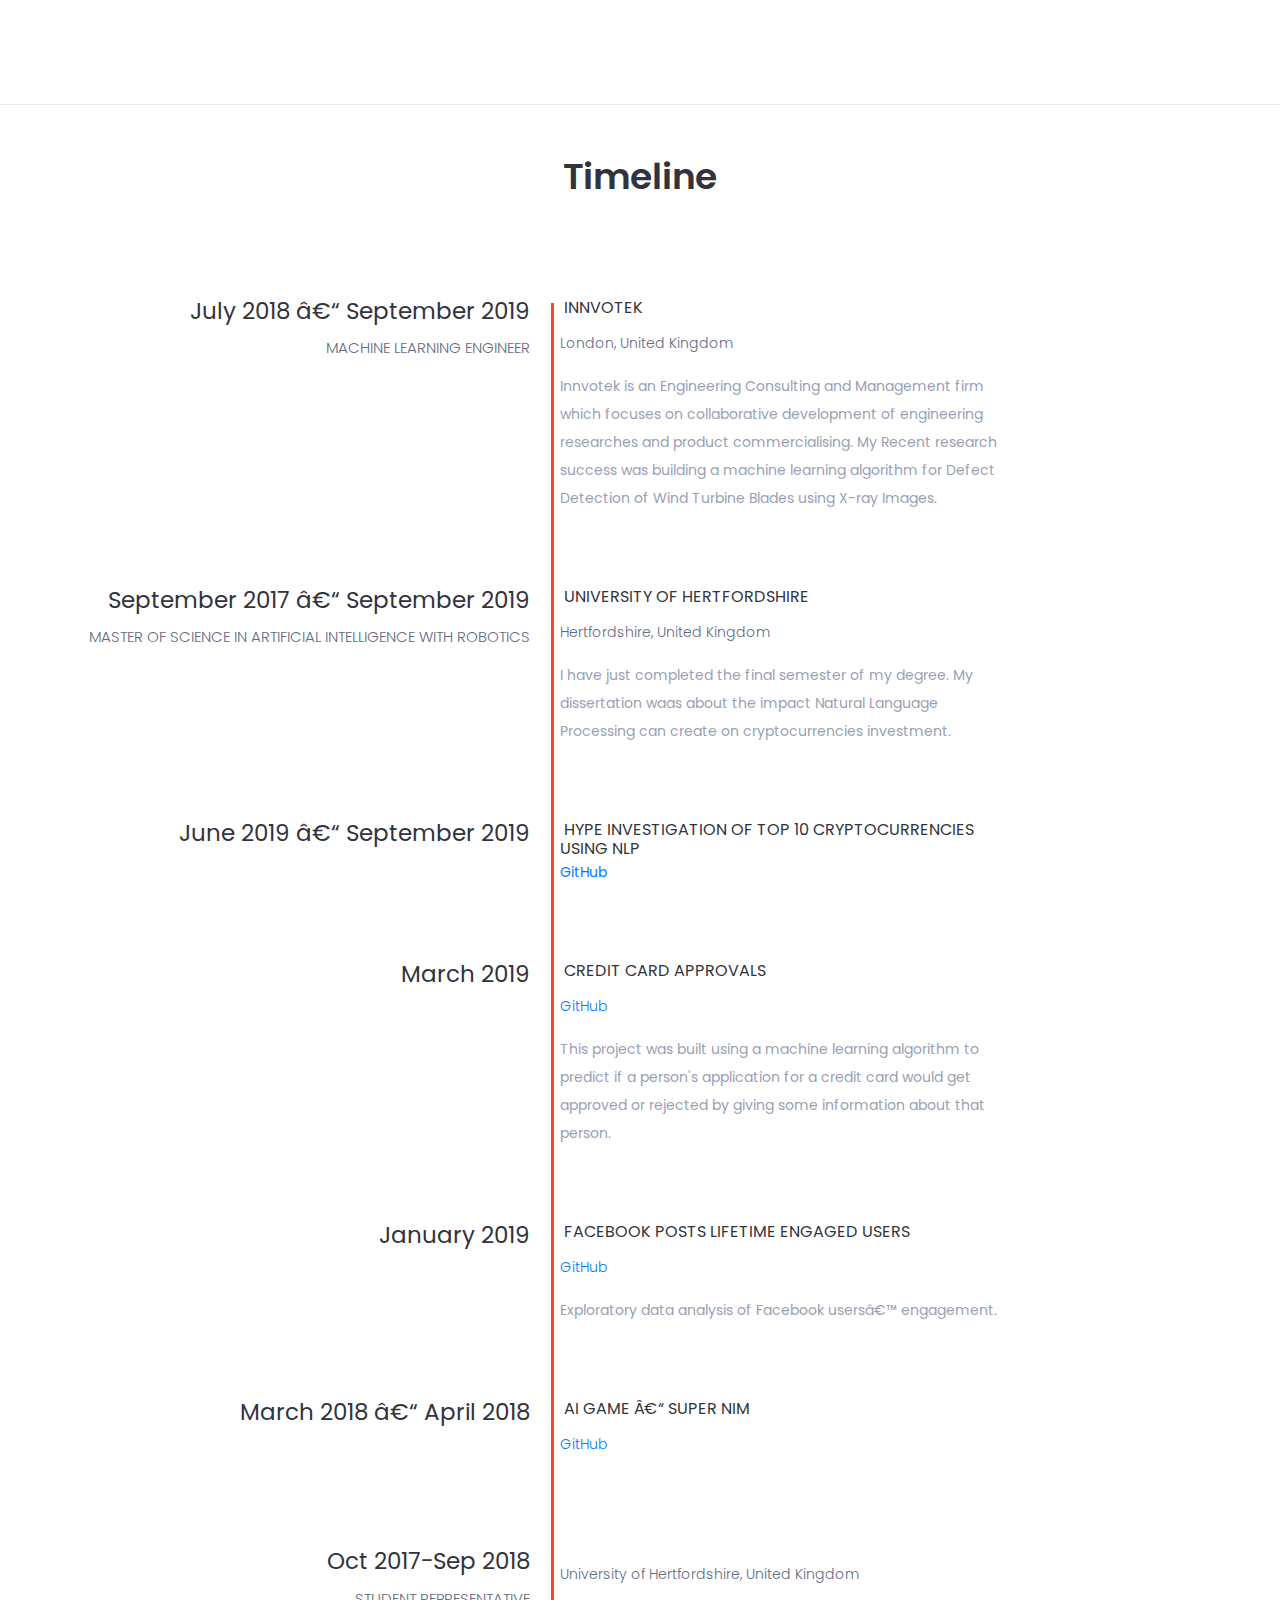
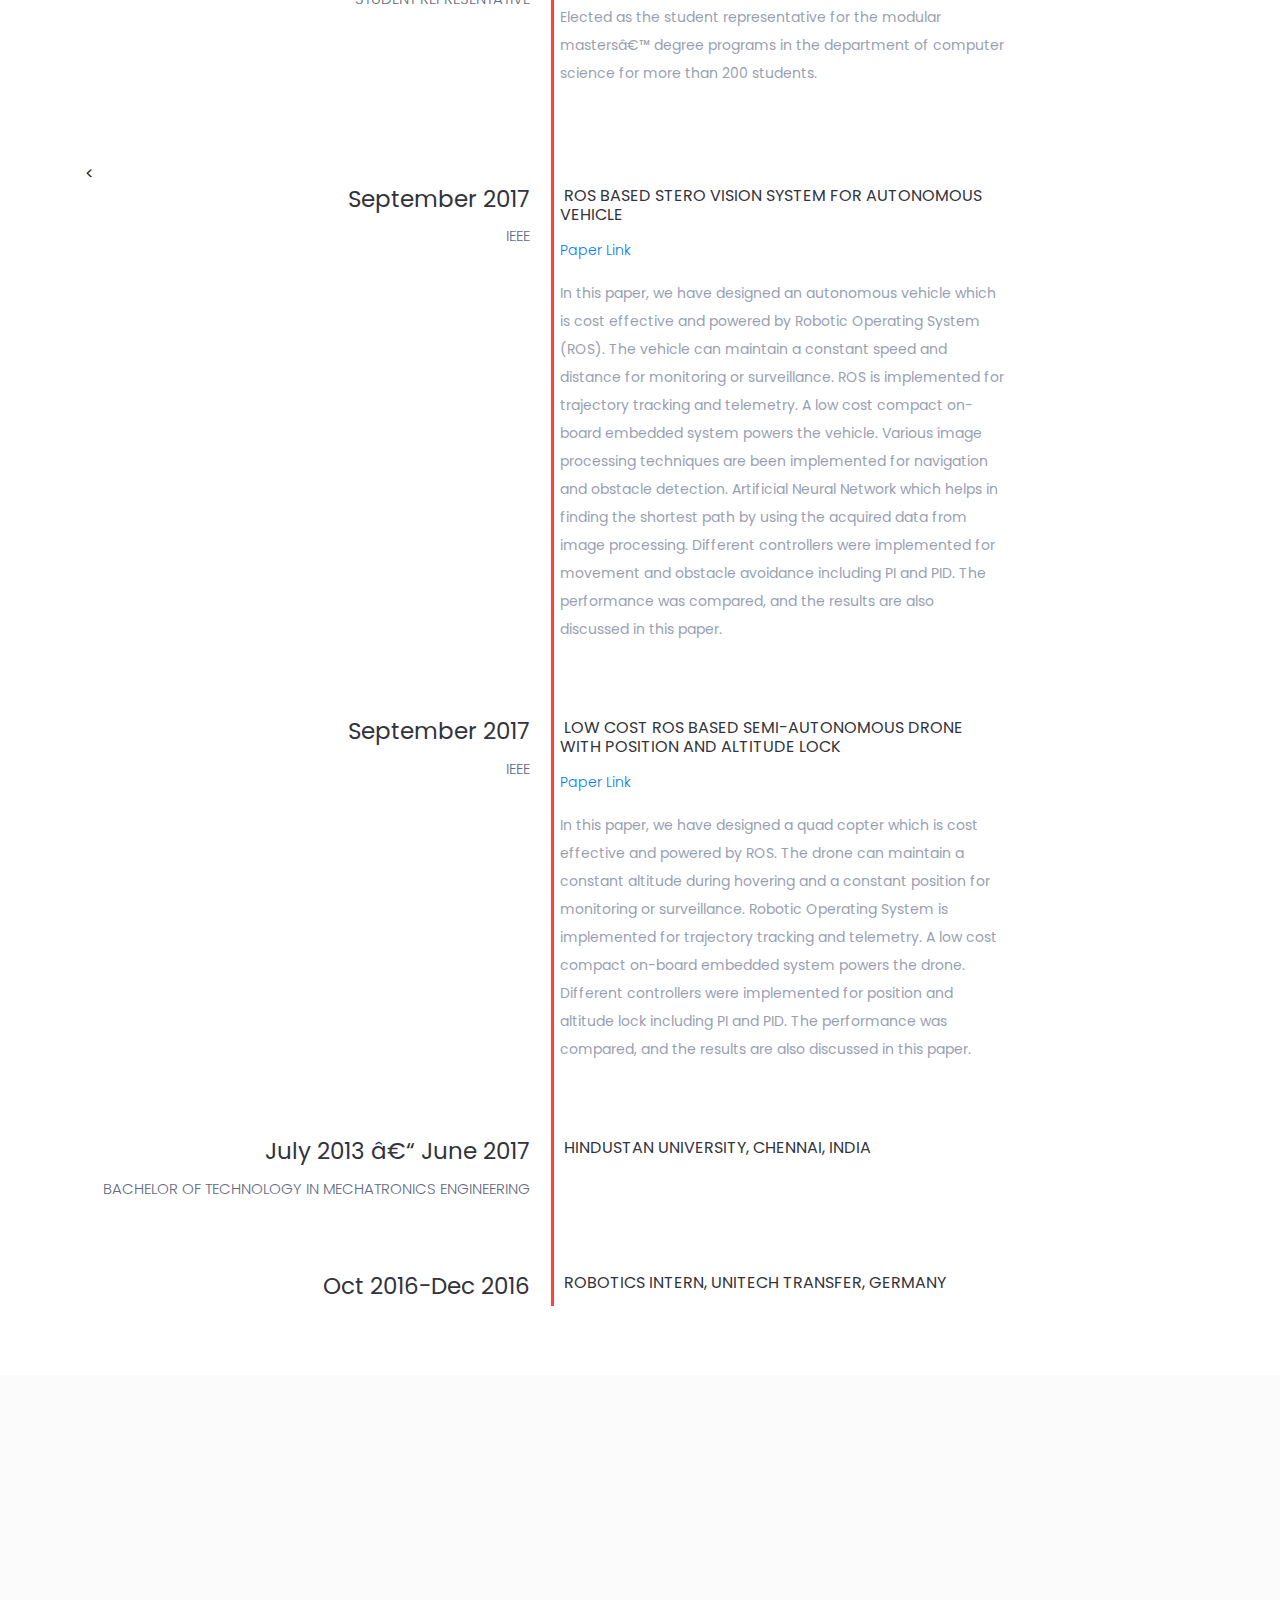
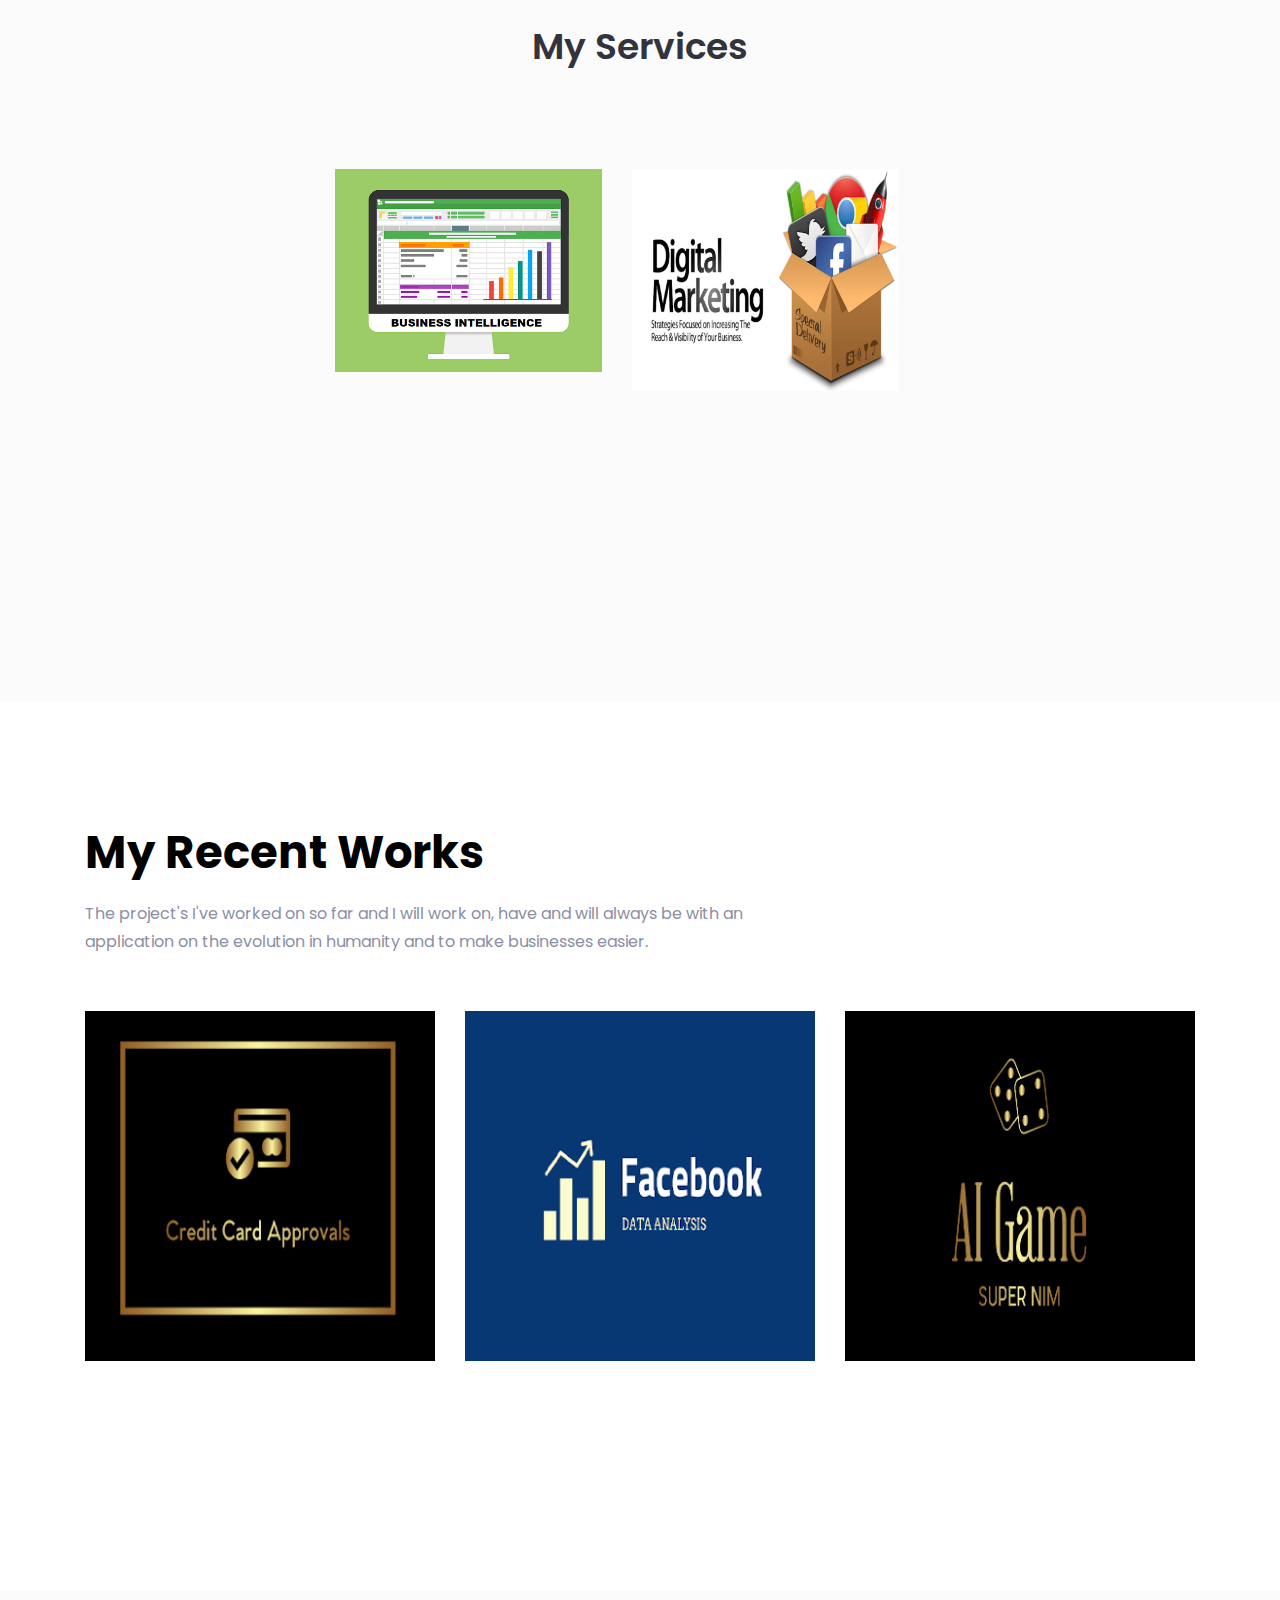
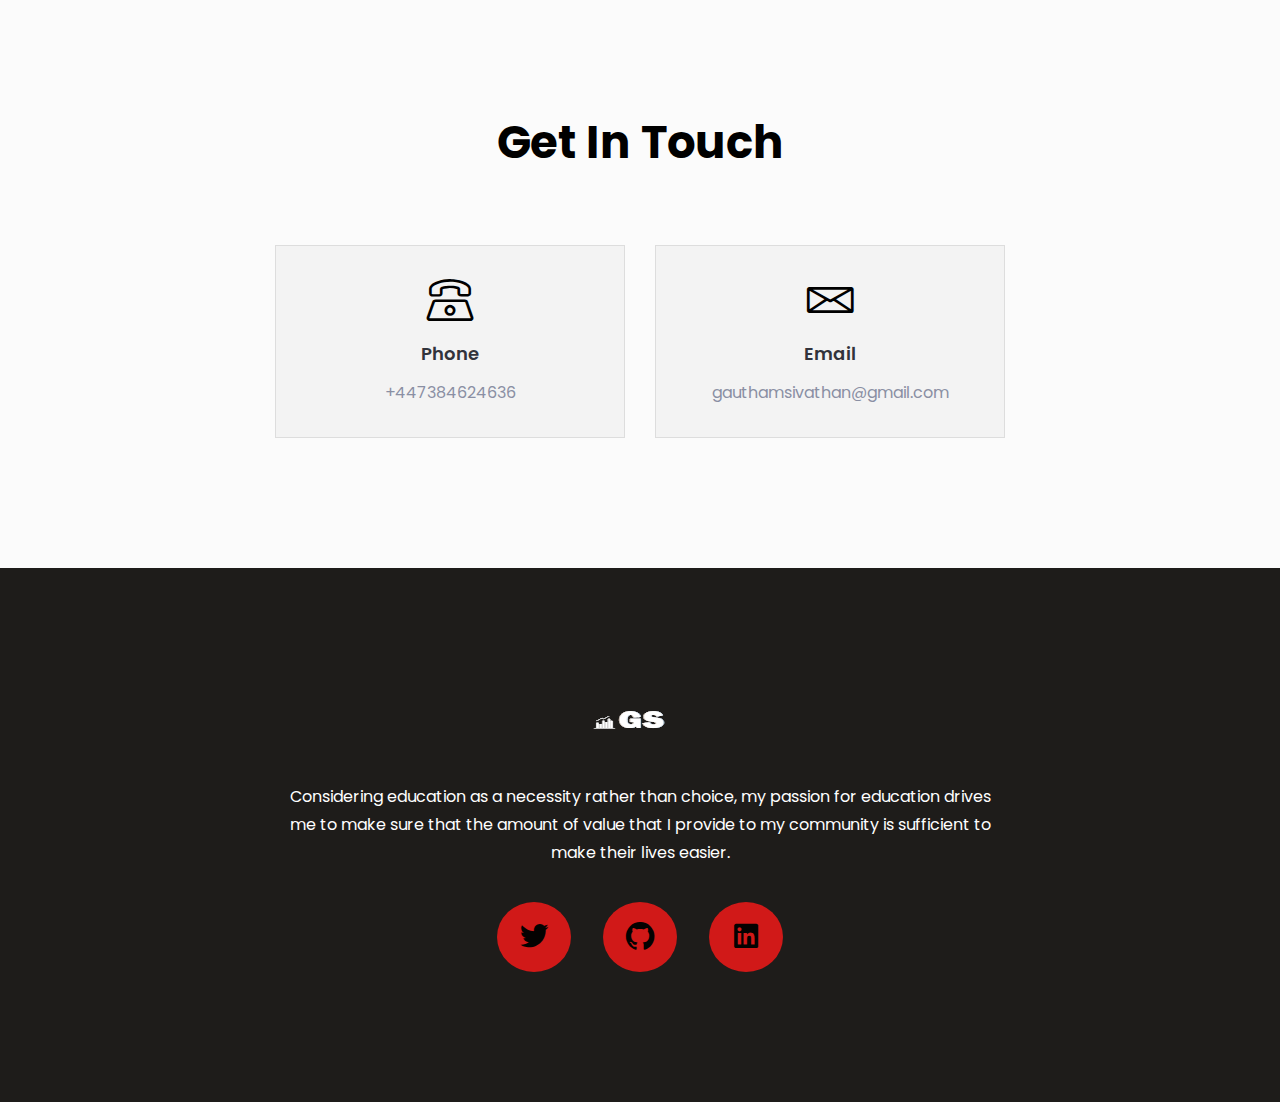
==== commit 8d7f0b56: "Update index.html" ====
--- a/index.html
+++ b/index.html
@@ -179,8 +179,8 @@
                 <div class="col-lg-6">
                     <div class="about-content mt-50">
                         <h5 class="about-title">Hi There! I'm GAUTHAM SIVATHAN</h5>
-                        <p>I am a new graduate of MSc Artificial Intelligence from University of Hertfordshire with a placement year experience as a machine learning engineer at Innvotek, London. My recent research success was building a machine learning algorithm for Defect Detection of Wind Turbine Blades using X-ray Images. 
-Meanwhile, I am passionate about blockchain technology and Cryptocurrencies which, made me start my individual research on investigating the hype among the top 10 cryptocurrencies using Natural Language Processing. 
+                        <p>I am a new graduate of MSc Artificial Intelligence from University of Hertfordshire with a placement year experience as a Machine Learning Engineer at Innvotek, London. My recent research success was building a machine learning algorithm for Defect Detection of Wind Turbine Blades using X-ray Images. 
+Meanwhile, I am passionate about blockchain technology and Cryptocurrencies which, led me start my individual research on investigating the hype among the top 10 cryptocurrencies using Natural Language Processing. 
 My passion for enabling anyone to leverage on machine learning has led to become a Dean at School of AI, a non-profit educating platform which teaches data science enthusiasts about AI and Machine Learning in more than 80 countries across the globe.
 </p>
                         <ul class="clearfix">
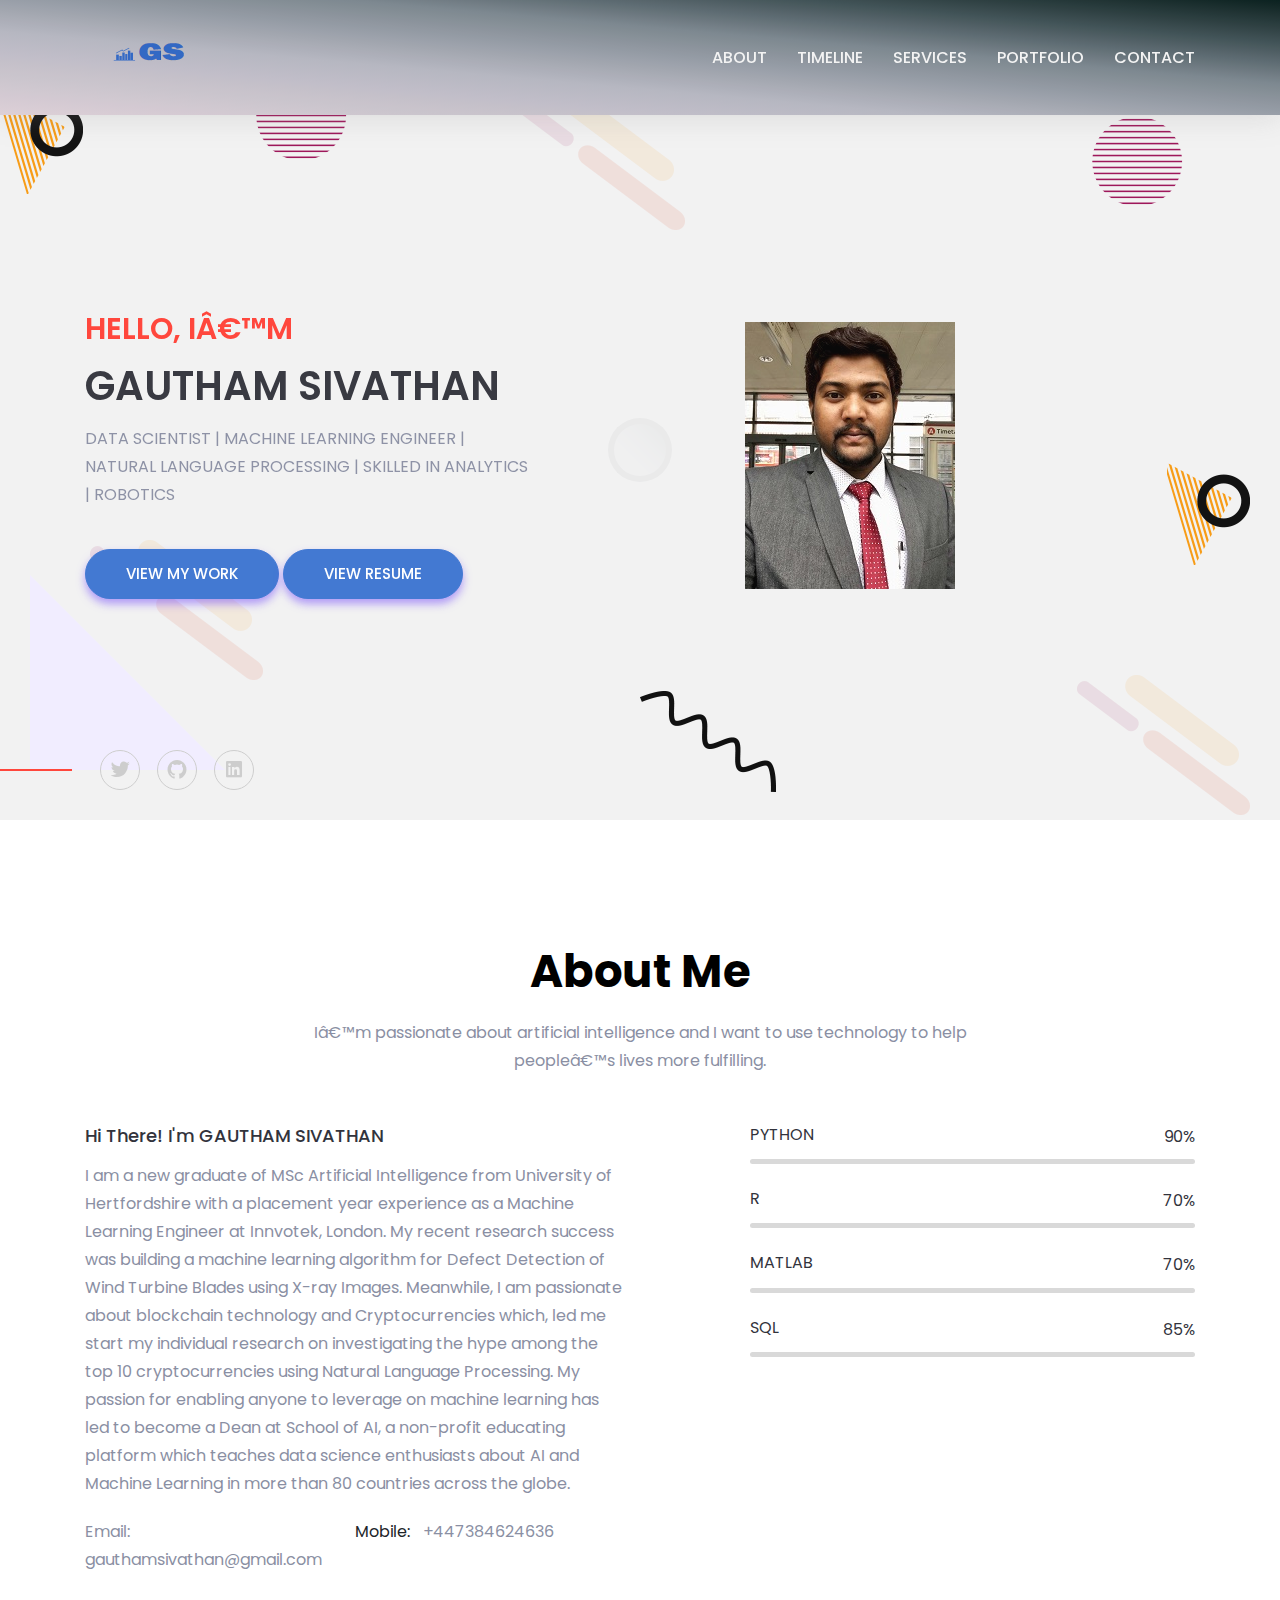
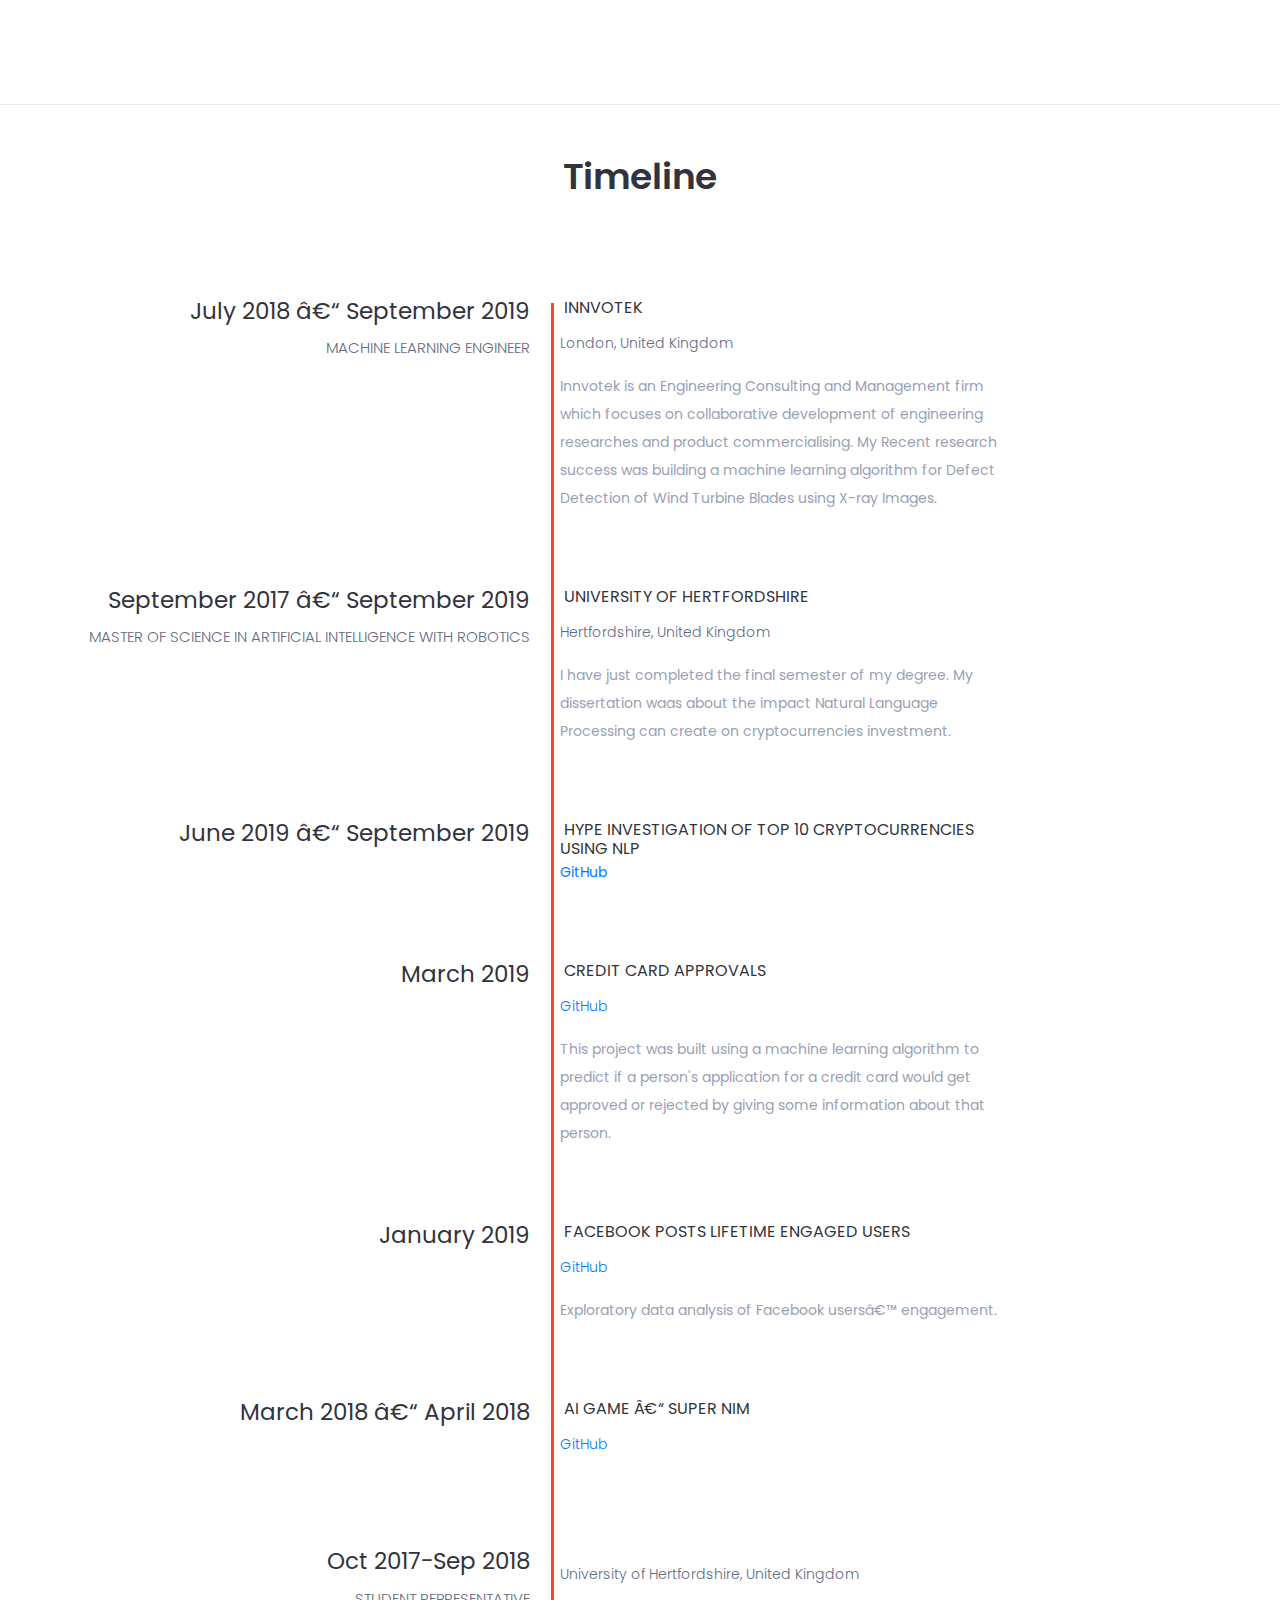
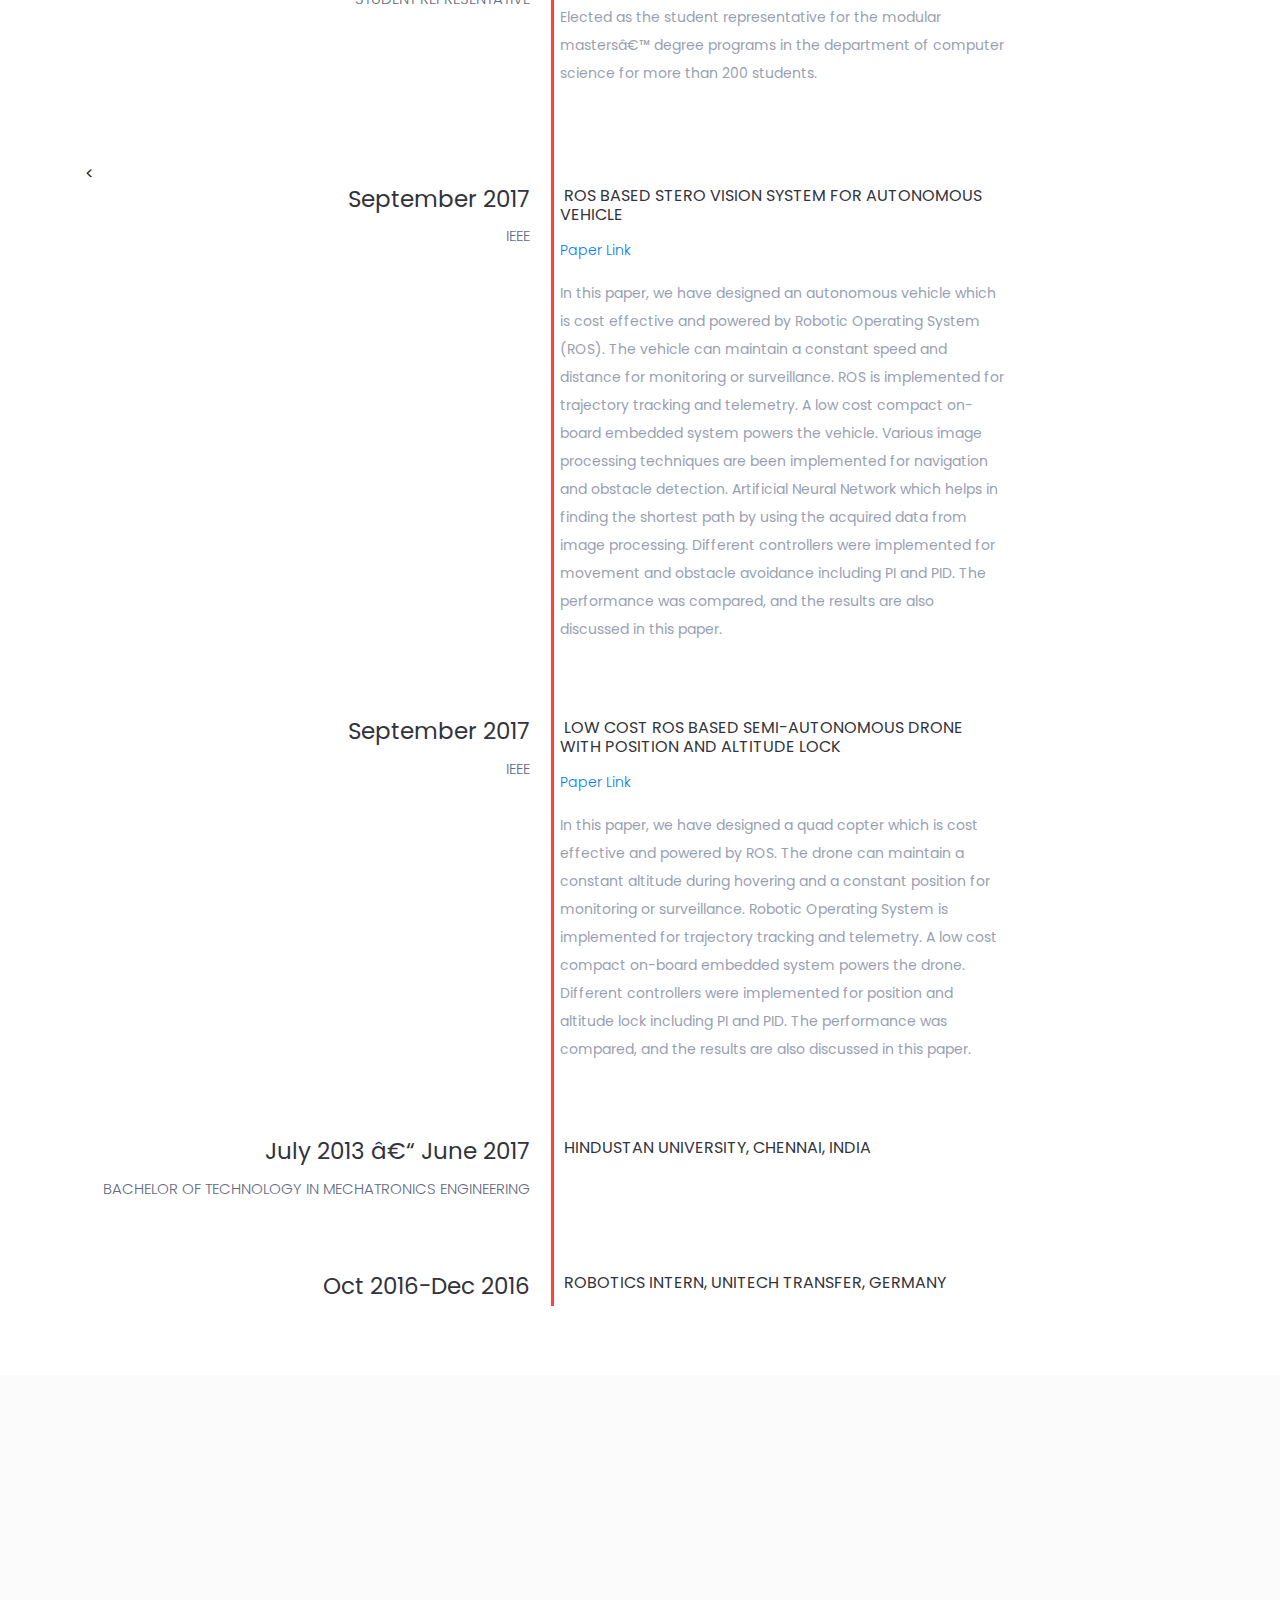
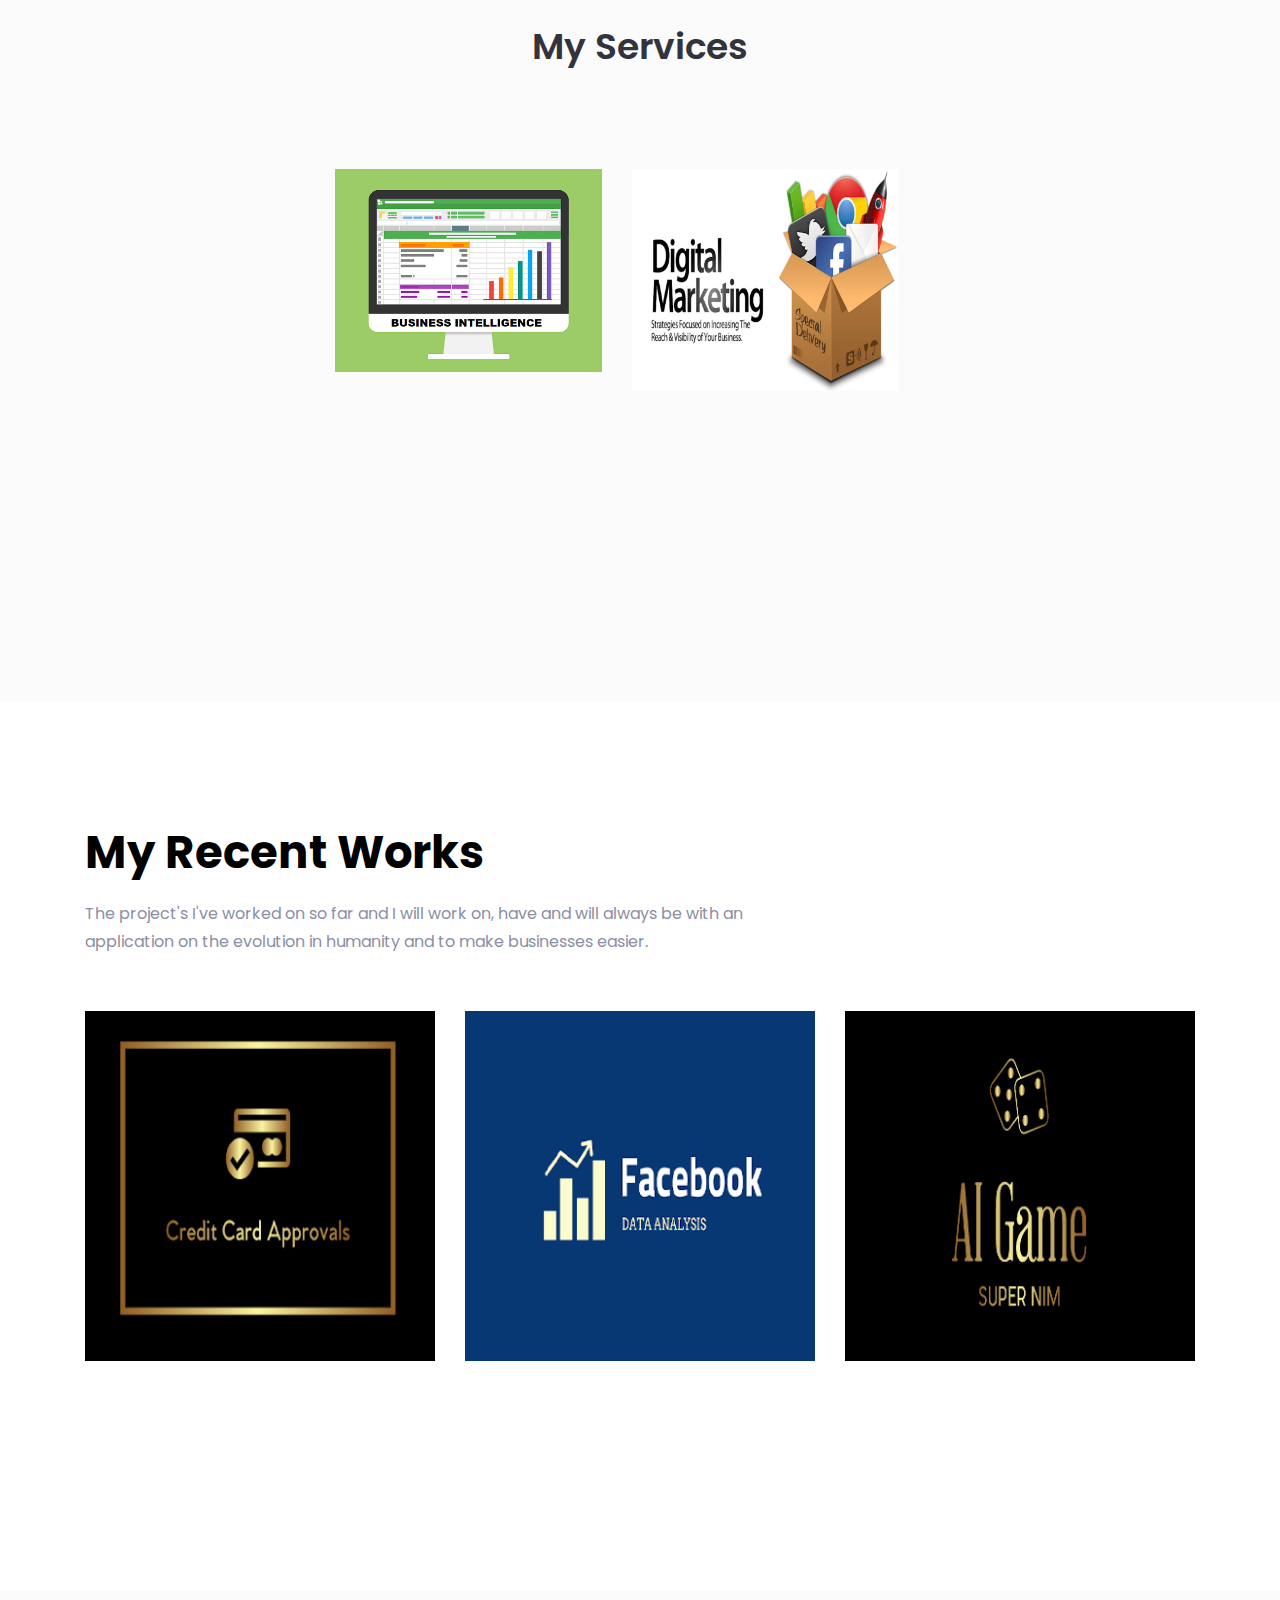
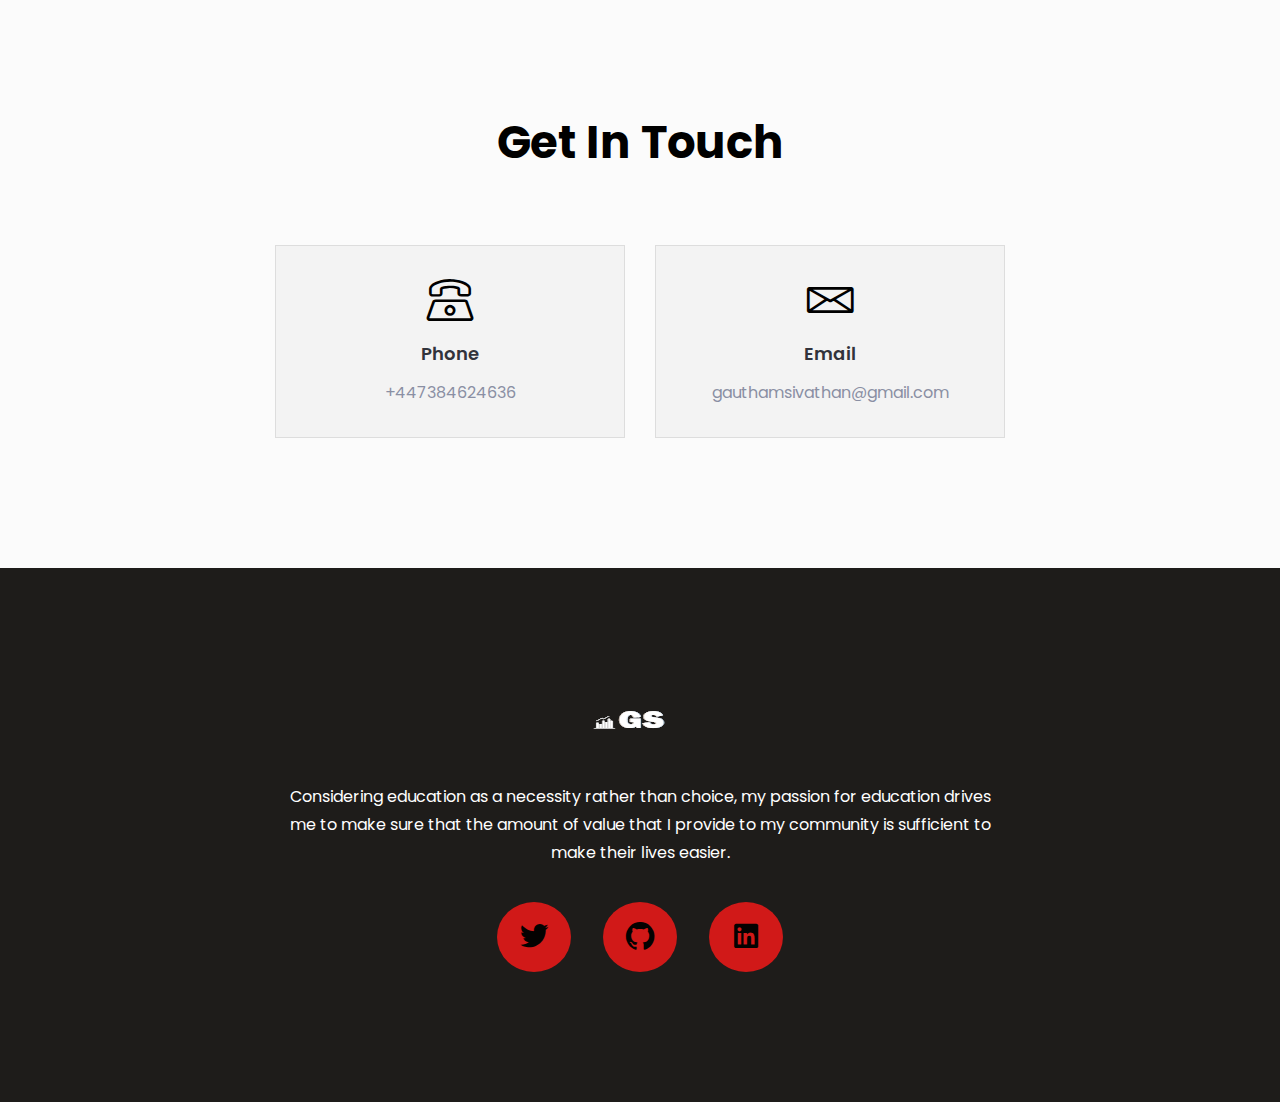
==== commit 9cf4fbb1: "Update index.html" ====
--- a/index.html
+++ b/index.html
@@ -181,7 +181,7 @@
                         <h5 class="about-title">Hi There! I'm GAUTHAM SIVATHAN</h5>
                         <p>I am a new graduate of MSc Artificial Intelligence from University of Hertfordshire with a placement year experience as a Machine Learning Engineer at Innvotek, London. My recent research success was building a machine learning algorithm for Defect Detection of Wind Turbine Blades using X-ray Images. 
 Meanwhile, I am passionate about blockchain technology and Cryptocurrencies which, led me start my individual research on investigating the hype among the top 10 cryptocurrencies using Natural Language Processing. 
-My passion for enabling anyone to leverage on machine learning has led to become a Dean at School of AI, a non-profit educating platform which teaches data science enthusiasts about AI and Machine Learning in more than 80 countries across the globe.
+My passion for enabling anyone to leverage on machine learning has led to become a Dean at School of AI, a non-profit educating platform which teaches data science enthusiasts about AI and Machine Learning in more than 80 countries across the globe. 
 </p>
                         <ul class="clearfix">
                    
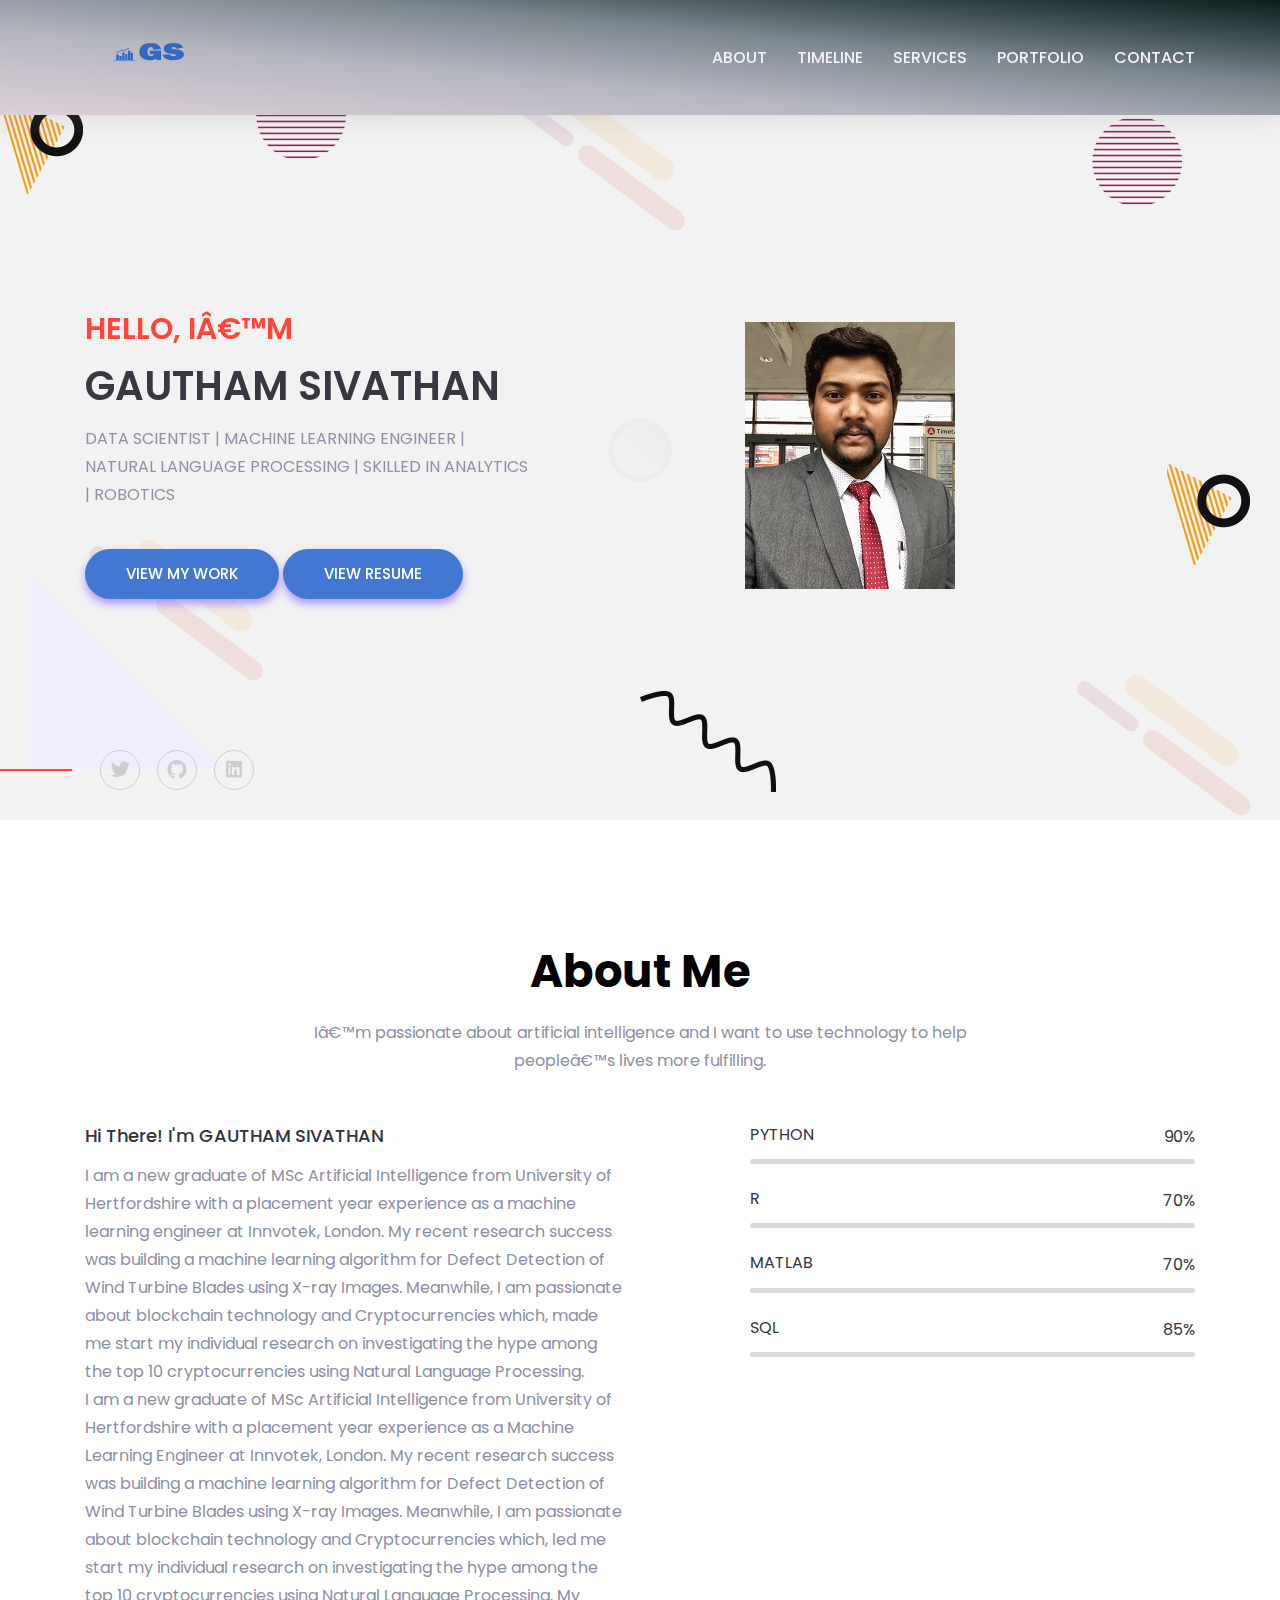
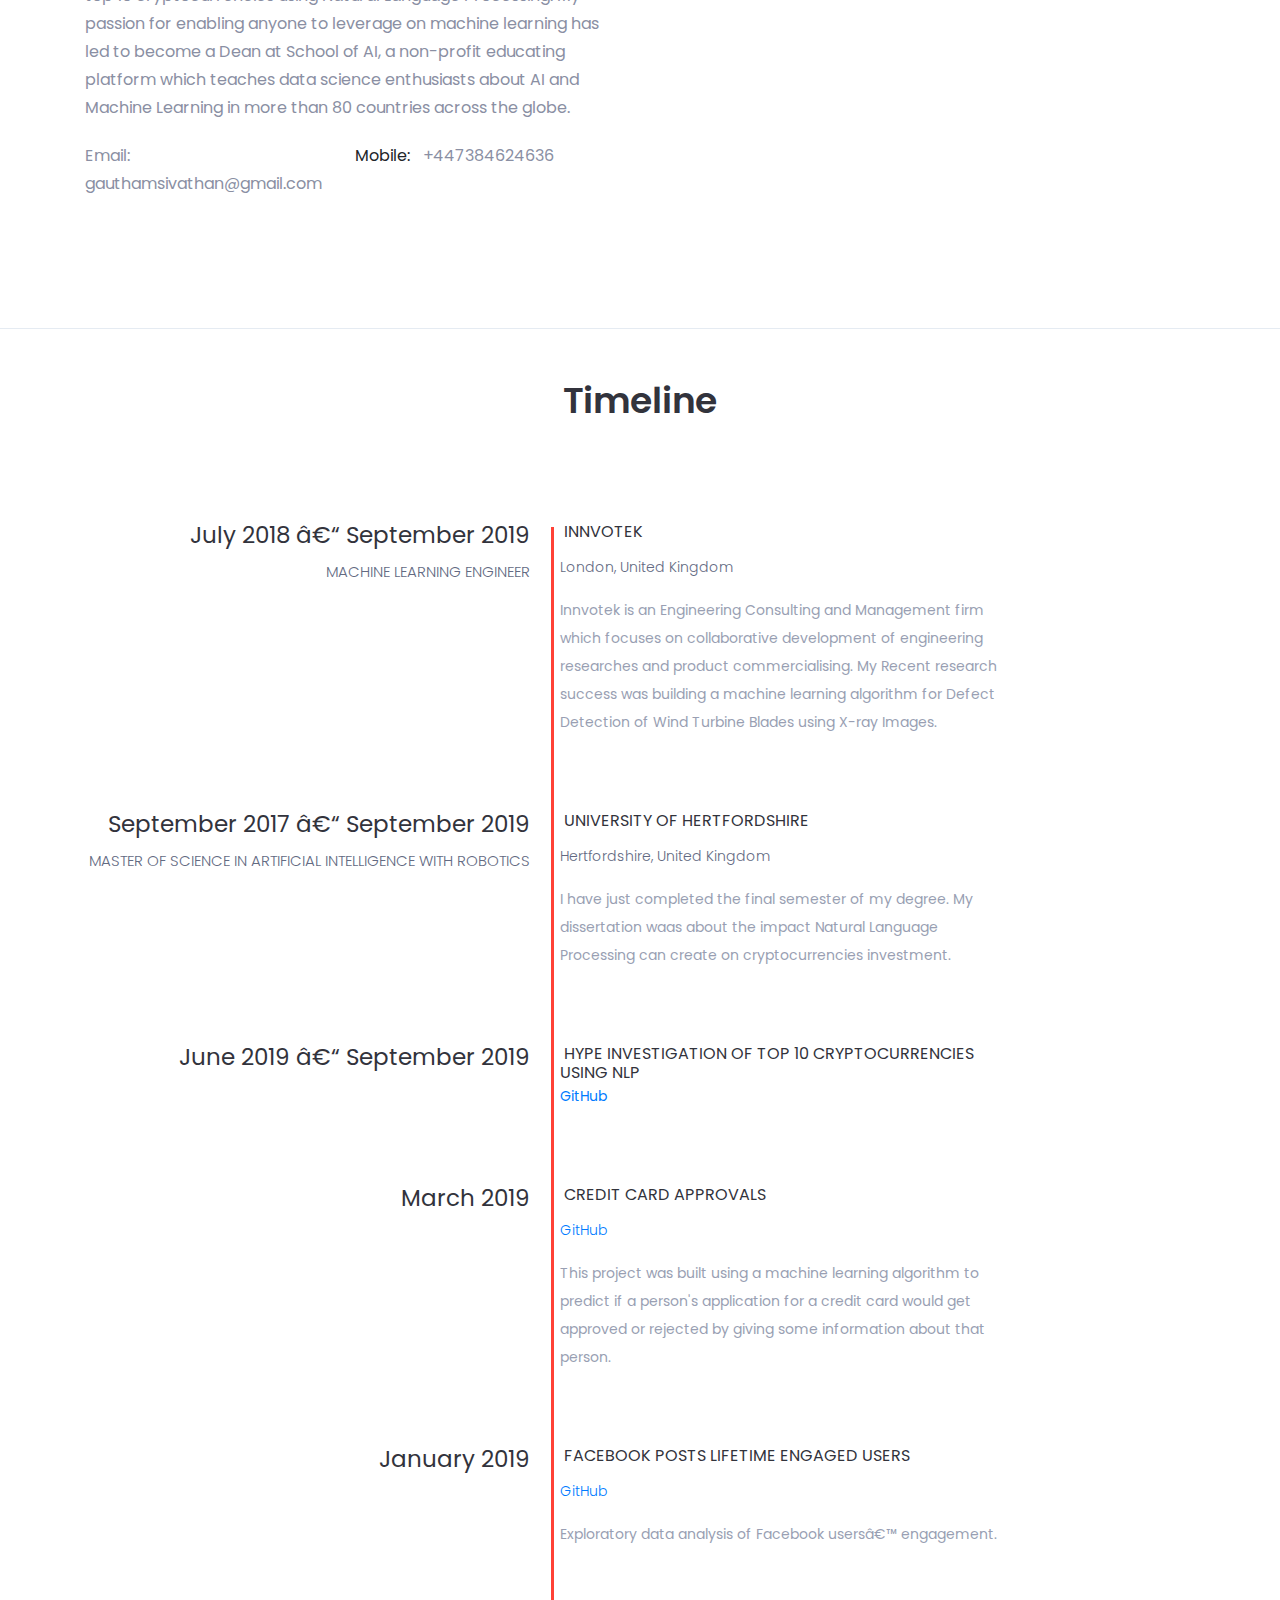
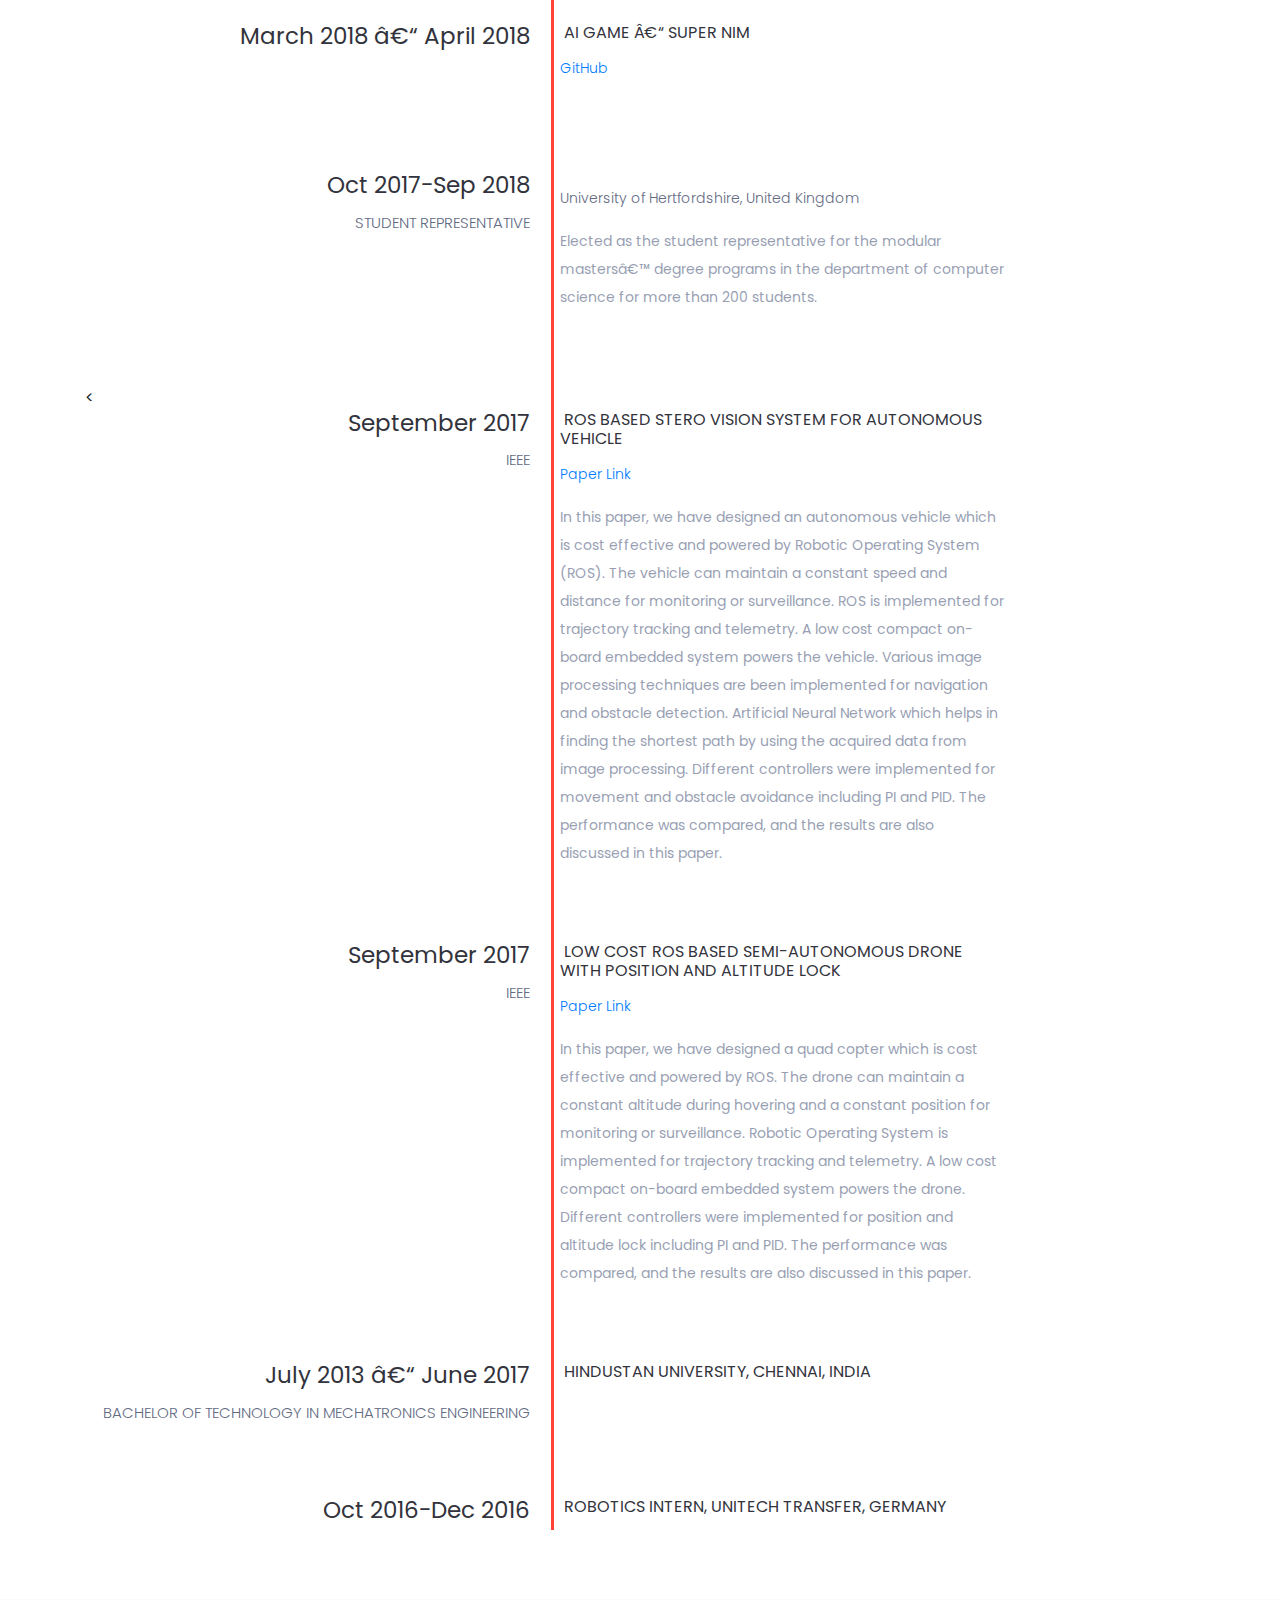
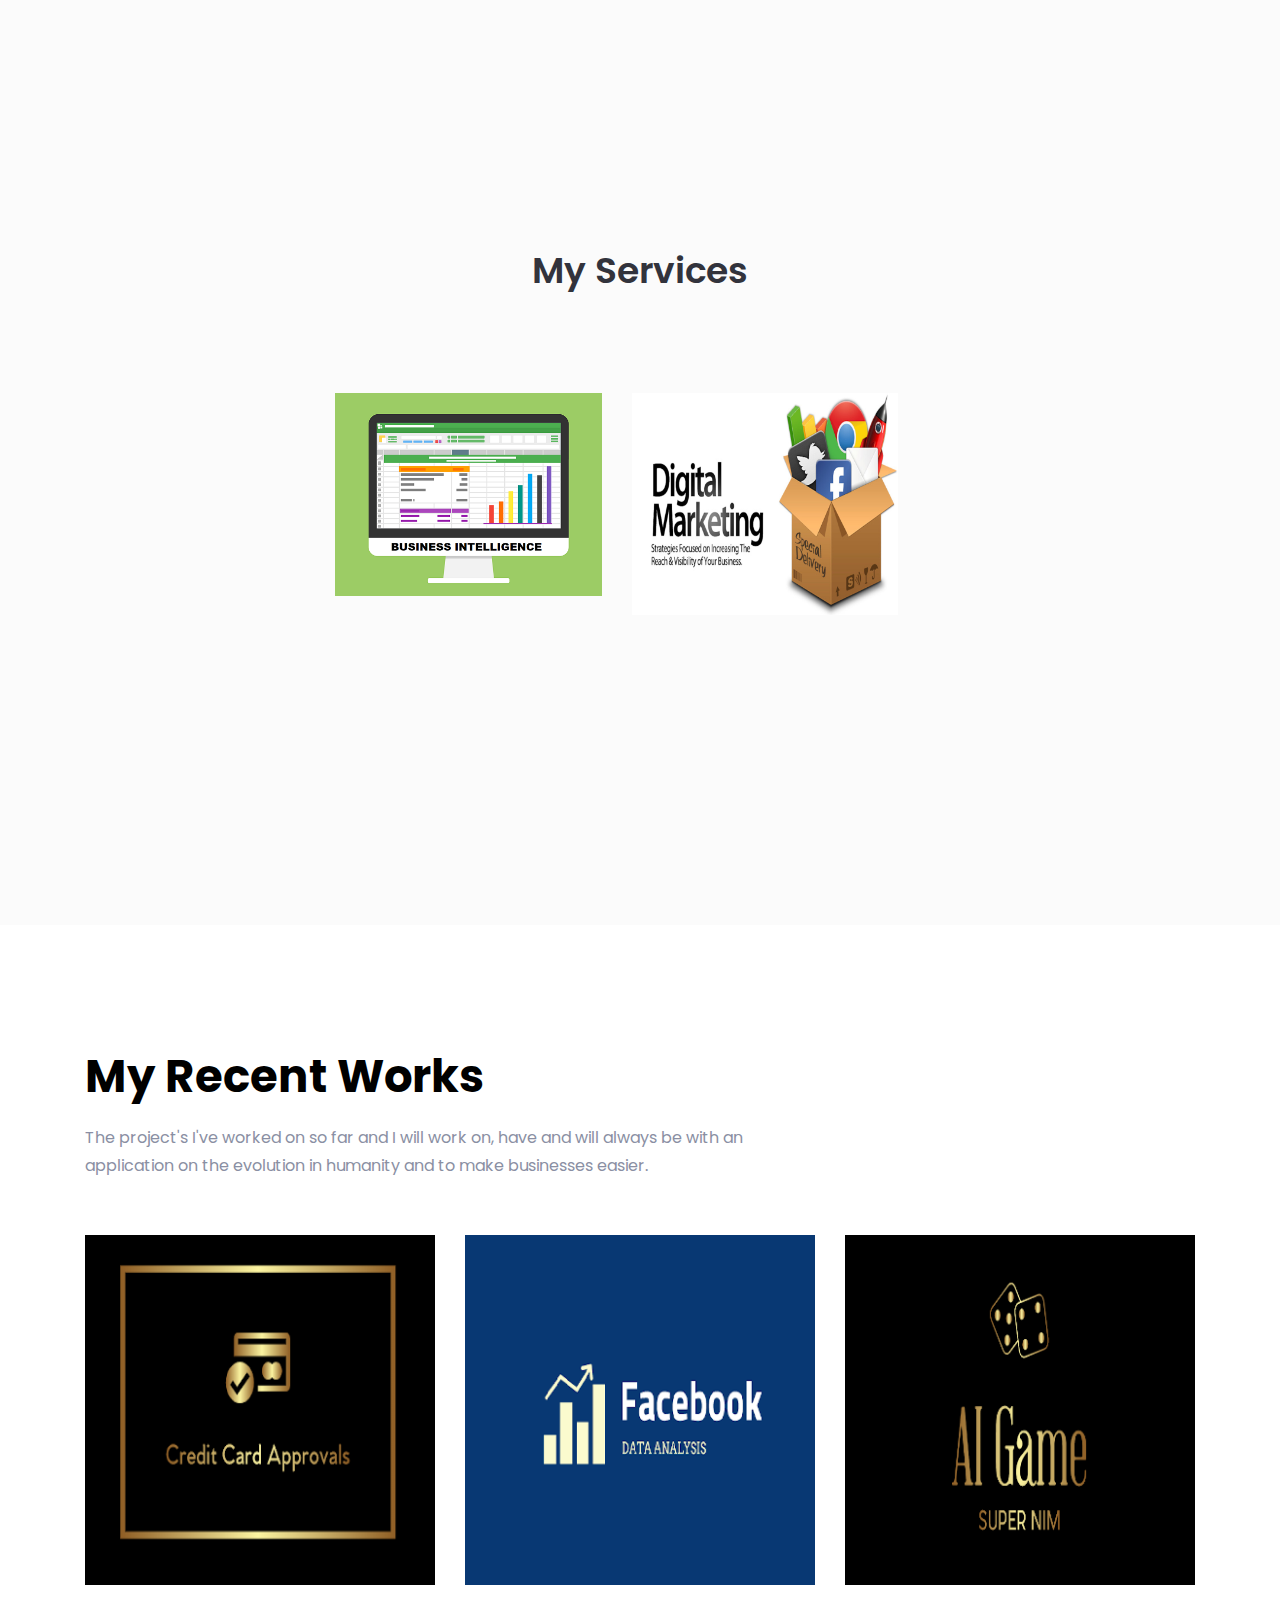
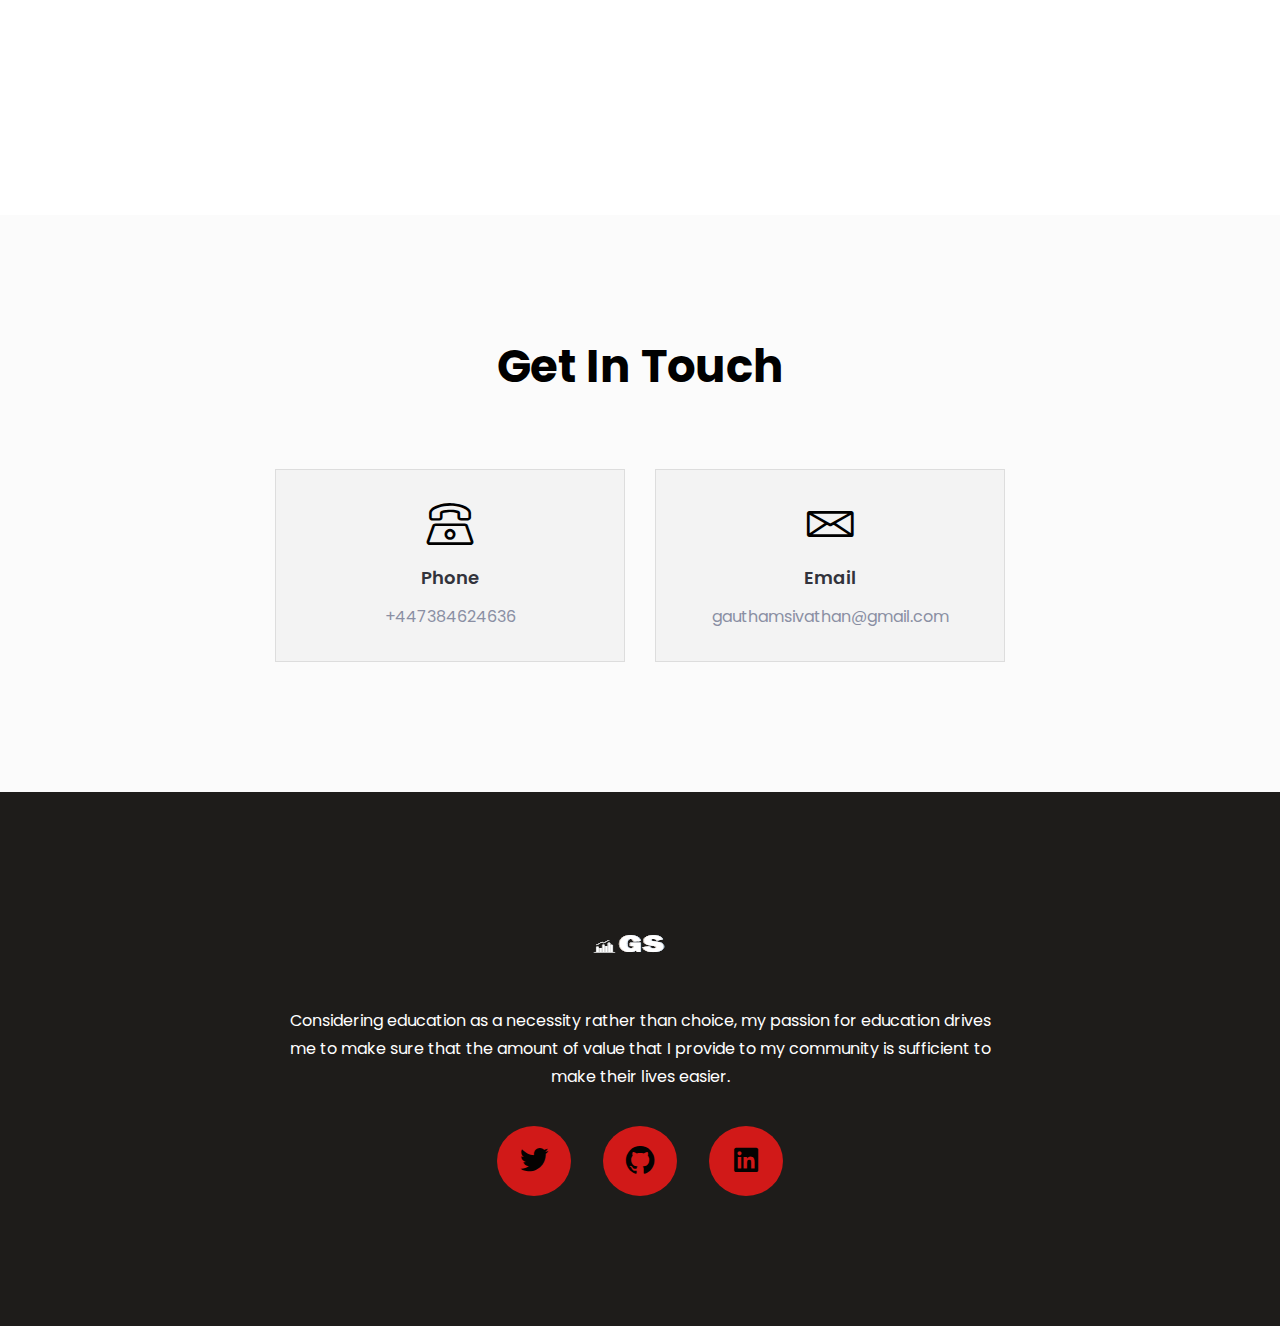
==== commit de25cd85: "Merge branch 'master' into gauthamsivathan-patch-1" ====
--- a/index.html
+++ b/index.html
@@ -179,9 +179,14 @@
                 <div class="col-lg-6">
                     <div class="about-content mt-50">
                         <h5 class="about-title">Hi There! I'm GAUTHAM SIVATHAN</h5>
+
+                        <p>I am a new graduate of MSc Artificial Intelligence from University of Hertfordshire with a placement year experience as a machine learning engineer at Innvotek, London. My recent research success was building a machine learning algorithm for Defect Detection of Wind Turbine Blades using X-ray Images.
+Meanwhile, I am passionate about blockchain technology and Cryptocurrencies which, made me start my individual research on investigating the hype among the top 10 cryptocurrencies using Natural Language Processing. 
+
                         <p>I am a new graduate of MSc Artificial Intelligence from University of Hertfordshire with a placement year experience as a Machine Learning Engineer at Innvotek, London. My recent research success was building a machine learning algorithm for Defect Detection of Wind Turbine Blades using X-ray Images. 
 Meanwhile, I am passionate about blockchain technology and Cryptocurrencies which, led me start my individual research on investigating the hype among the top 10 cryptocurrencies using Natural Language Processing. 
-My passion for enabling anyone to leverage on machine learning has led to become a Dean at School of AI, a non-profit educating platform which teaches data science enthusiasts about AI and Machine Learning in more than 80 countries across the globe. 
+
+My passion for enabling anyone to leverage on machine learning has led to become a Dean at School of AI, a non-profit educating platform which teaches data science enthusiasts about AI and Machine Learning in more than 80 countries across the globe.
 </p>
                         <ul class="clearfix">
                    
